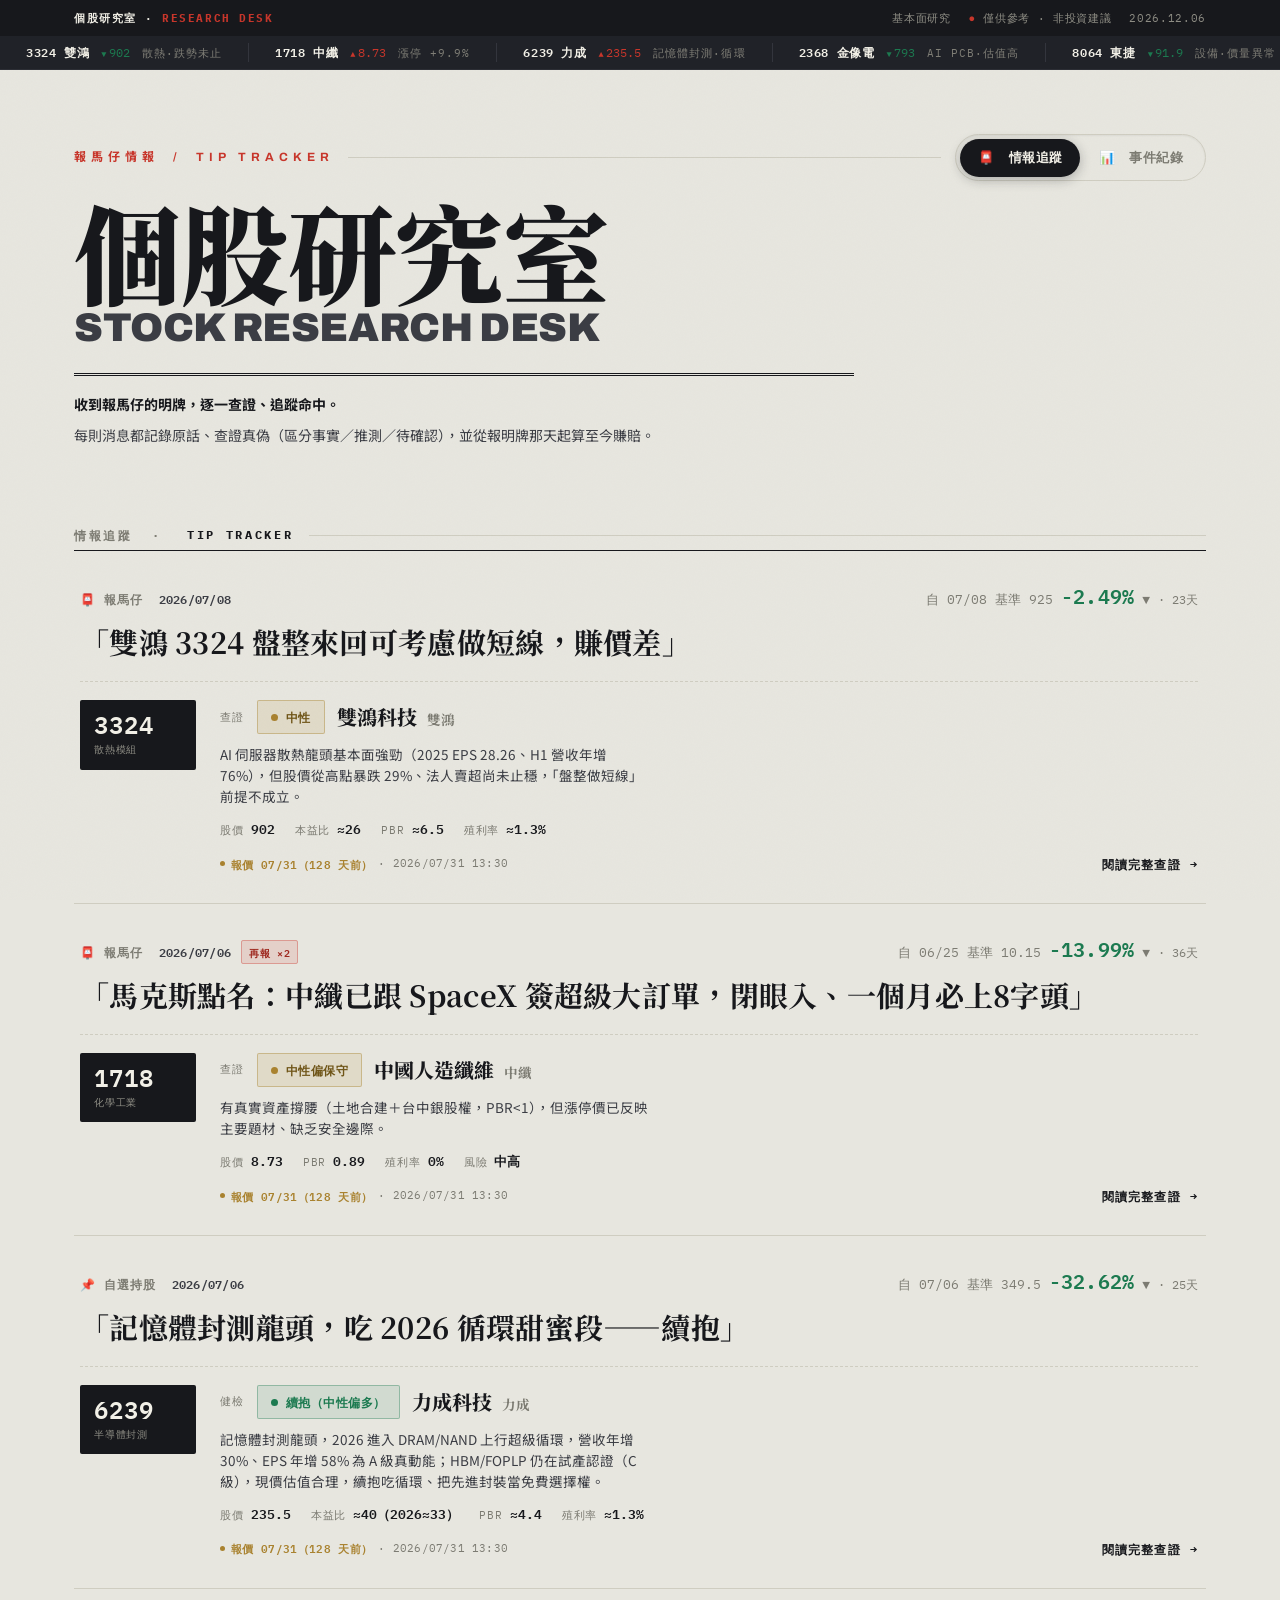
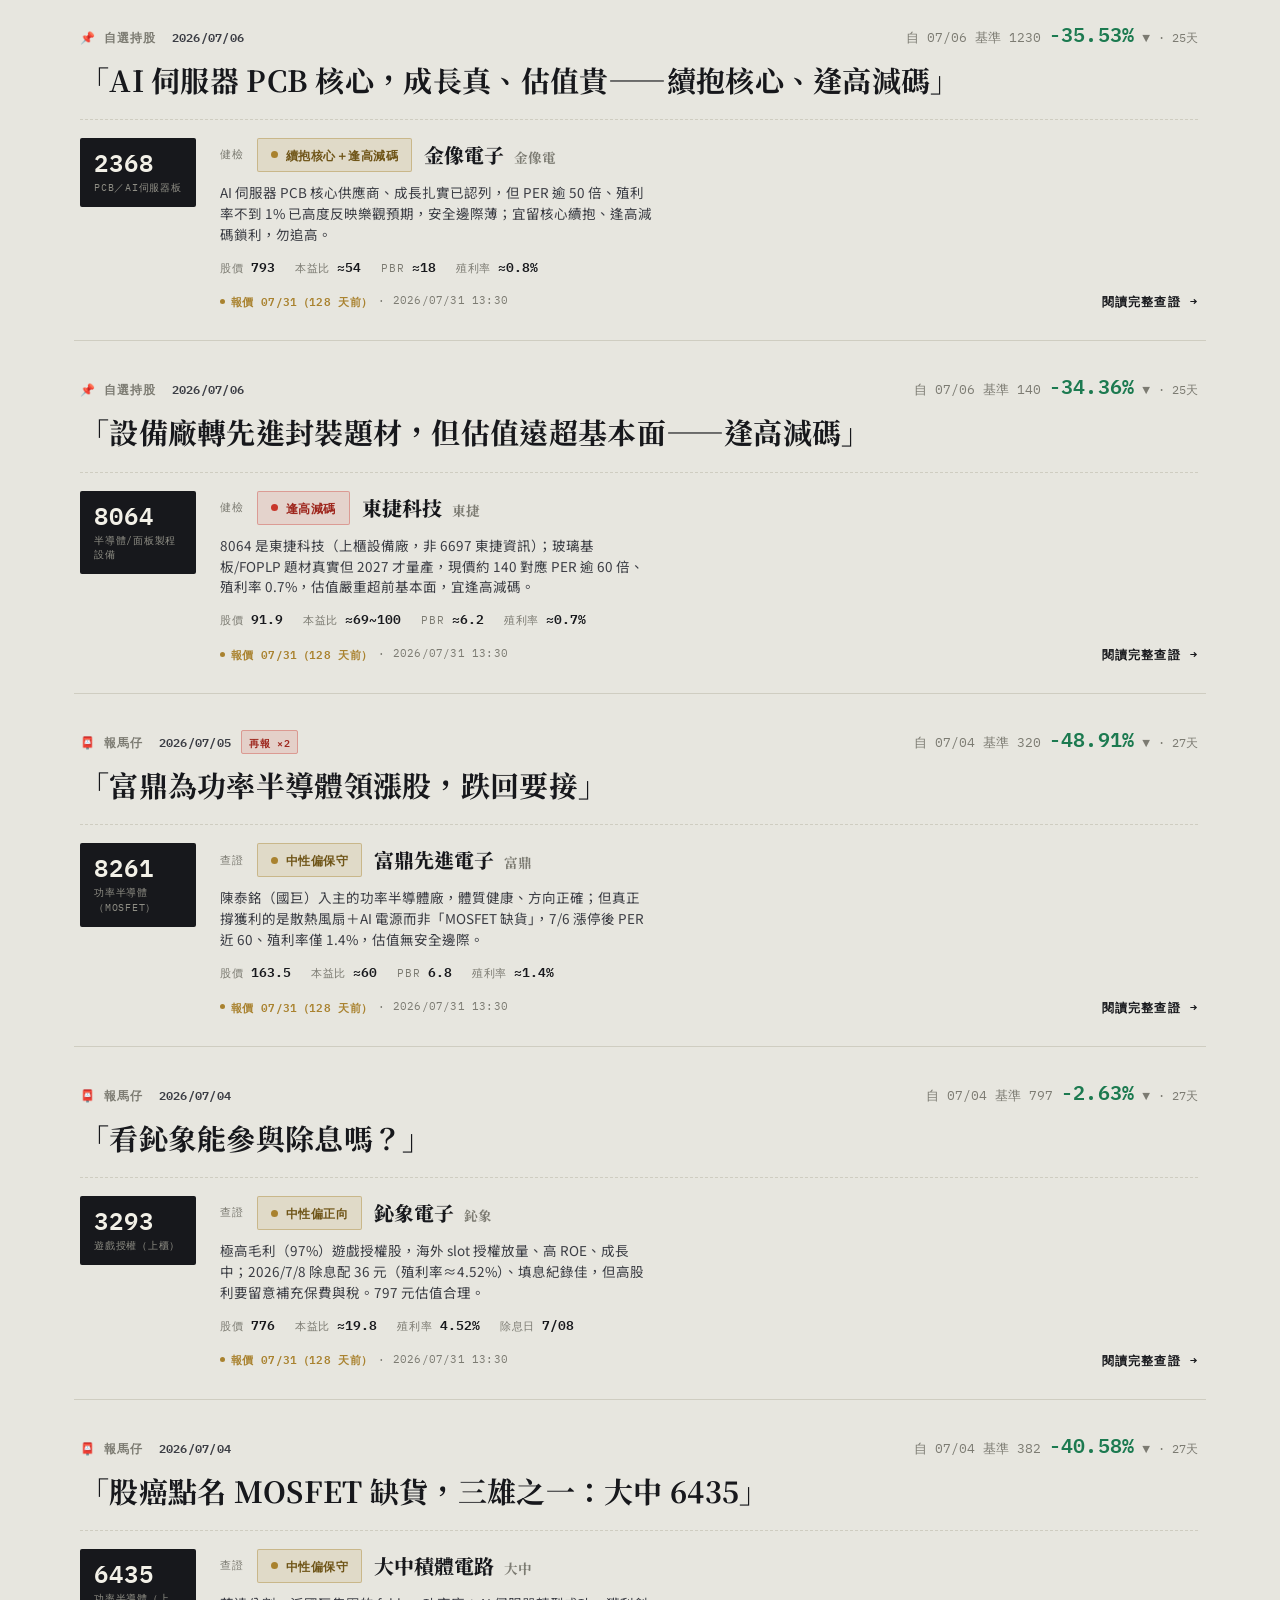
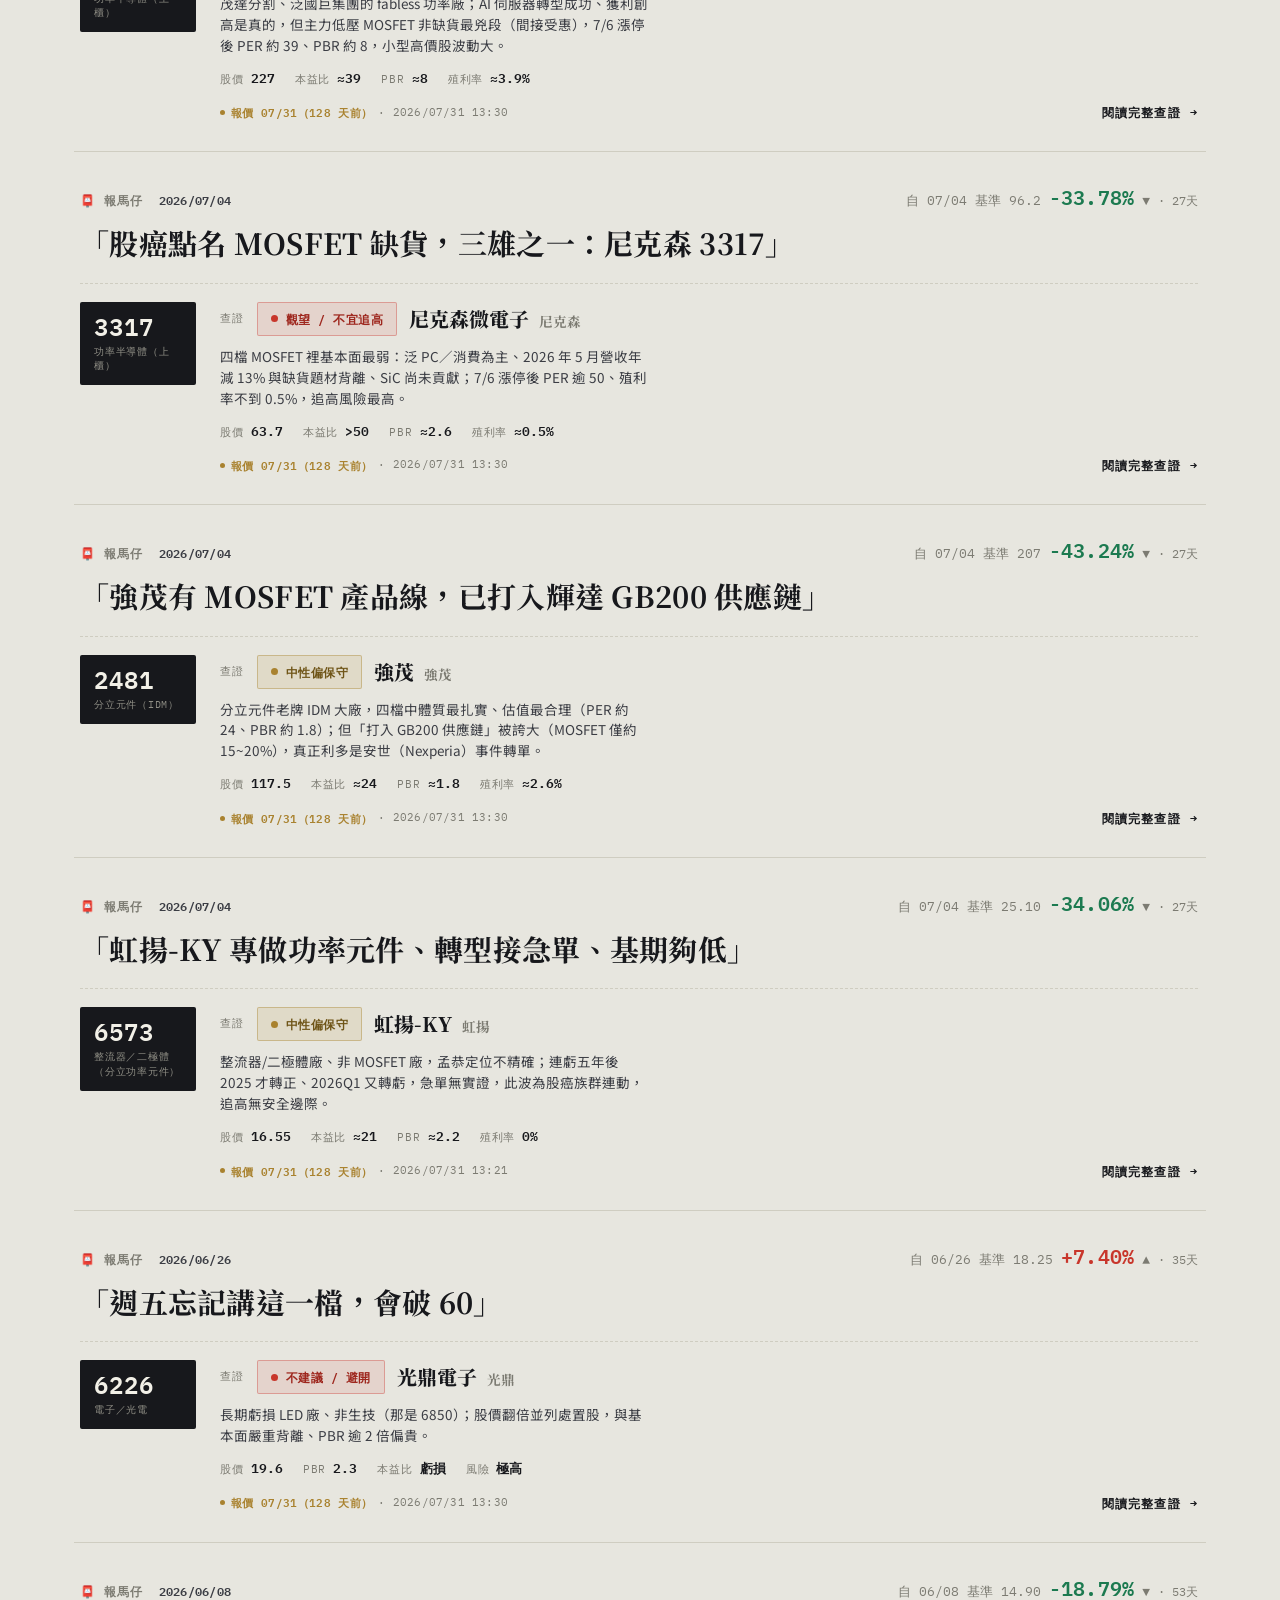
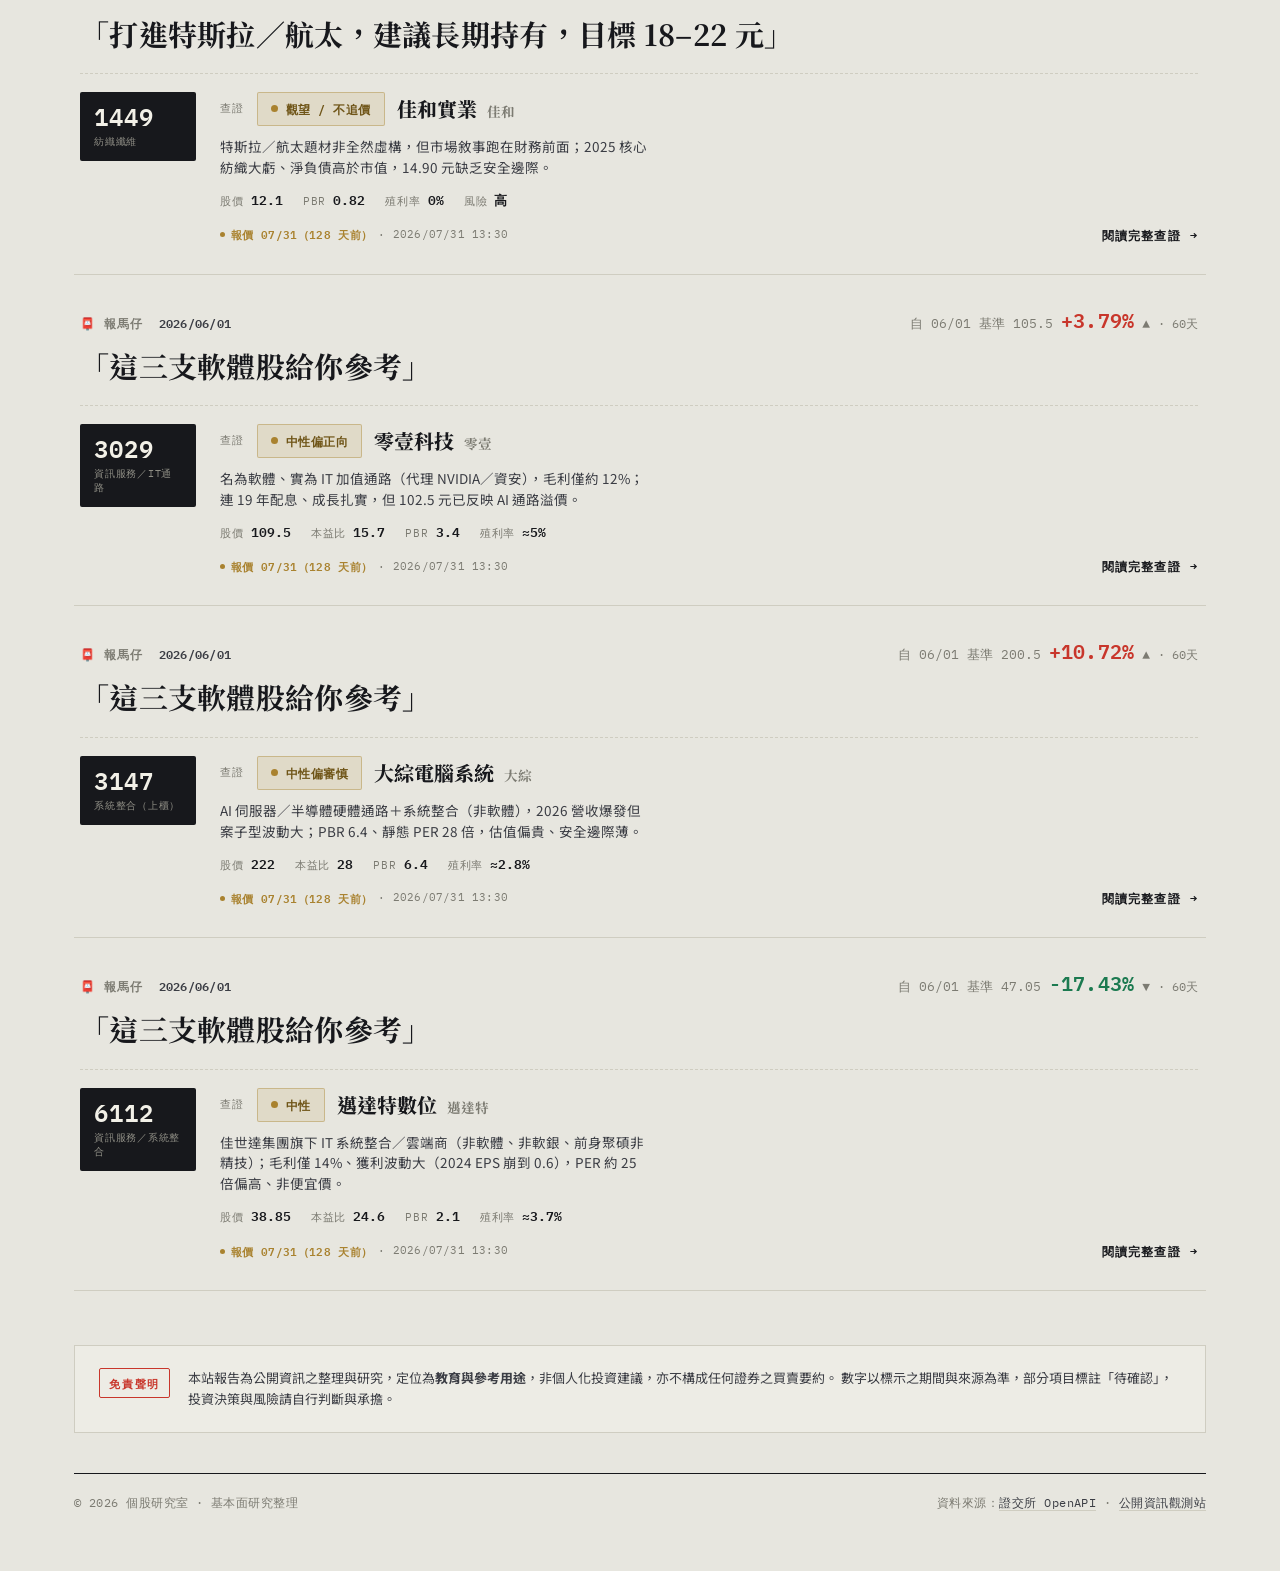
==== docs/index.html @ d79188dd "toggle 重構：內嵌 kick 行尾、自動置中平行；窄螢幕縮成情報/事件 - 改用『toggle 當 kick 行內 flex 子元素』取代絕對定位＋魔術 top，垂直自動與線平行、根除黑橢圓/壓" ====
<!DOCTYPE html>
<html lang="zh-Hant">
<head>
<meta charset="UTF-8">
<meta name="viewport" content="width=device-width, initial-scale=1.0, viewport-fit=cover">
<title>個股研究室 · 台股基本面研究</title>
<meta name="description" content="台股個股基本面研究快報 — 以公開資訊觀測站、證交所資料為主的研究整理。僅供參考，不構成投資建議。">
<link rel="icon" href="favicon.ico" sizes="any">
<link rel="apple-touch-icon" href="apple-touch-icon.png">
<link rel="preconnect" href="https://fonts.googleapis.com">
<link rel="preconnect" href="https://fonts.gstatic.com" crossorigin>
<link rel="stylesheet" href="assets/style.css">
</head>
<body>

  <!-- utility bar -->
  <div class="util">
    <div class="util__row">
      <span class="util__brand">個股研究室 · <b>RESEARCH&nbsp;DESK</b></span>
      <span class="util__meta">
        <span>基本面研究</span>
        <span><span class="dot">●</span> 僅供參考 · 非投資建議</span>
        <span id="today">—</span>
      </span>
    </div>
  </div>

  <!-- ticker tape -->
  <div class="tape">
    <div class="tape__track" id="tape"></div>
  </div>

  <main class="wrap">

    <!-- masthead -->
    <header class="masthead">
      <div class="masthead__kick">報馬仔情報 &nbsp;/&nbsp; Tip Tracker<span class="masthead__rule" aria-hidden="true"></span>
        <nav class="viewtoggle" data-active="0" aria-label="檢視切換">
          <span class="viewtoggle__thumb" aria-hidden="true"></span>
          <a href="index.html" class="viewtoggle__opt is-active">📮&nbsp;<span class="lbl-full">情報追蹤</span><span class="lbl-short">情報</span></a>
          <a href="events.html" class="viewtoggle__opt">📊&nbsp;<span class="lbl-full">事件紀錄</span><span class="lbl-short">事件</span></a>
        </nav>
      </div>
      <h1 class="masthead__title">
        個股研究室
        <span class="en">STOCK RESEARCH DESK</span>
      </h1>
      <div class="masthead__sub">
        <span class="lead">收到報馬仔的明牌，逐一查證、追蹤命中。</span>
        <span>每則消息都記錄原話、查證真偽（區分事實／推測／待確認），並從報明牌那天起算至今賺賠。</span>
      </div>
    </header>

    <!-- research files -->
    <div class="slabel">情報追蹤 &nbsp;·&nbsp; <b>TIP TRACKER</b></div>
    <section class="files" id="files">
      <!-- populated by app.js -->
    </section>

    <!-- disclaimer -->
    <section class="ribbon">
      <span class="ribbon__mark">免責聲明</span>
      <p>
        本站報告為公開資訊之整理與研究，定位為<strong>教育與參考用途</strong>，非個人化投資建議，亦不構成任何證券之買賣要約。
        數字以標示之期間與來源為準，部分項目標註「待確認」，投資決策與風險請自行判斷與承擔。
      </p>
    </section>

    <!-- footer -->
    <footer class="foot">
      <span>© 2026 個股研究室 · 基本面研究整理</span>
      <span>資料來源：<a href="https://openapi.twse.com.tw" target="_blank" rel="noopener">證交所 OpenAPI</a> · <a href="https://mops.twse.com.tw" target="_blank" rel="noopener">公開資訊觀測站</a></span>
    </footer>

  </main>

  <script src="assets/app.js"></script>
</body>
</html>
---- docs/assets/style.css ----
/* ============================================================
   個股情報 · Market Broadsheet
   A precise financial-research broadsheet. Cool paper, near-black
   ink, mono numerics, Taiwan market signals (red up / green down).
   ============================================================ */

@import url('https://fonts.googleapis.com/css2?family=Archivo:wght@500;700;900&family=IBM+Plex+Mono:wght@400;500;600&family=Noto+Sans+TC:wght@400;500;700&family=Noto+Serif+TC:wght@600;700;900&display=swap');

:root {
  --paper:      #E7E6DF;
  --paper-2:    #EDECE5;
  --surface:    #F5F4EE;
  --plate:      #17181C;
  --plate-2:    #202228;
  --ink:        #17181C;
  --ink-soft:   #3B3D44;
  --muted:      #7C7B72;
  --line:       #CFCDC1;
  --line-soft:  #DBD9CE;
  --rise:       #C8362B;   /* 漲 / up */
  --rise-deep:  #9E271E;
  --fall:       #1C7A50;   /* 跌 / down */
  --gold:       #A9822F;

  --serif: "Noto Serif TC", serif;
  --sans:  "Noto Sans TC", system-ui, sans-serif;
  --mono:  "IBM Plex Mono", "IBM Plex Mono", monospace;
  --disp:  "Archivo", "Noto Sans TC", sans-serif;

  --wrap: 1180px;
  --ease: cubic-bezier(.22,.61,.36,1);
}

* { box-sizing: border-box; margin: 0; padding: 0; }

html { scroll-behavior: smooth; }

body {
  font-family: var(--sans);
  color: var(--ink);
  background: var(--paper);
  line-height: 1.5;
  -webkit-font-smoothing: antialiased;
  text-rendering: optimizeLegibility;
  position: relative;
  min-height: 100vh;
}

/* paper grain */
body::before {
  content: "";
  position: fixed; inset: 0;
  pointer-events: none; z-index: 9999;
  opacity: .5; mix-blend-mode: multiply;
  background-image: url("data:image/svg+xml,%3Csvg xmlns='http://www.w3.org/2000/svg' width='140' height='140'%3E%3Cfilter id='n'%3E%3CfeTurbulence type='fractalNoise' baseFrequency='0.8' numOctaves='2' stitchTiles='stitch'/%3E%3C/filter%3E%3Crect width='100%25' height='100%25' filter='url(%23n)' opacity='0.045'/%3E%3C/svg%3E");
}

a { color: inherit; text-decoration: none; }
.mono { font-family: var(--mono); font-feature-settings: "tnum" 1; }

/* ---- signal colours ---- */
.up   { color: var(--rise); }
.down { color: var(--fall); }
.tri-up::before   { content: "▲"; font-size: .72em; margin-right: .28em; }
.tri-down::before { content: "▼"; font-size: .72em; margin-right: .28em; }

/* =========================================================
   UTILITY BAR (dark plate)
   ========================================================= */
.util {
  background: var(--plate);
  color: #D8D6CC;
  font-family: var(--mono);
  font-size: 11px;
  letter-spacing: .06em;
}
.util__row {
  max-width: var(--wrap);
  margin: 0 auto;
  padding: 9px 24px;
  display: flex; align-items: center; justify-content: space-between; gap: 16px;
}
.util__brand { color: #F2F0E7; font-weight: 600; letter-spacing: .14em; text-transform: uppercase; }
.util__brand b { color: var(--rise); }
.util__meta { color: #8E8D84; display: flex; gap: 18px; }
.util__meta .dot { color: var(--rise); }

/* =========================================================
   TICKER TAPE
   ========================================================= */
.tape {
  background: var(--plate-2);
  border-bottom: 1px solid #2c2e35;
  overflow: hidden;
  color: #CFCDC1;
}
.tape__track {
  display: inline-flex; gap: 0; white-space: nowrap;
  padding: 7px 0;
  animation: tape 80s linear infinite;
  font-family: var(--mono); font-size: 12px;
}
.tape:hover .tape__track { animation-play-state: paused; }
.tape__item { padding: 0 26px; border-right: 1px solid #33353d; display: inline-flex; gap: 12px; align-items: baseline; }
.tape__item .sym { color: #F2F0E7; font-weight: 600; letter-spacing: .05em; }
.tape__item .tag { color: #7f7e76; font-size: 10.5px; letter-spacing: .1em; text-transform: uppercase; }
@keyframes tape { from { transform: translateX(0); } to { transform: translateX(-50%); } }

/* =========================================================
   SHELL
   ========================================================= */
.wrap { max-width: var(--wrap); margin: 0 auto; padding: 0 24px; }

/* =========================================================
   MASTHEAD (index)
   ========================================================= */
.masthead { padding: 64px 0 34px; position: relative; }
.masthead__kick {
  font-family: var(--disp);
  font-weight: 700; font-size: 12px; letter-spacing: .42em;
  text-transform: uppercase; color: var(--rise);
  display: flex; align-items: center; flex-wrap: wrap; gap: 10px 14px;
}
.masthead__rule { flex: 1 1 30px; min-width: 24px; height: 1px; background: var(--line); }
.masthead__title {
  font-family: var(--serif); font-weight: 900;
  font-size: clamp(46px, 9vw, 108px);
  line-height: .92; letter-spacing: -.01em;
  margin: 20px 0 0; color: var(--ink);
}
.masthead__title .en {
  display: block;
  font-family: var(--disp); font-weight: 900;
  font-size: clamp(20px, 3.4vw, 40px);
  letter-spacing: -.01em; color: var(--ink-soft);
  margin-top: 10px;
}
.masthead__sub {
  margin-top: 26px; padding-top: 18px;
  border-top: 3px double var(--ink);
  display: flex; flex-wrap: wrap; gap: 10px 30px; align-items: baseline;
  font-size: 14px; color: var(--ink-soft); max-width: 780px;
}
.masthead__sub .lead { font-weight: 700; color: var(--ink); }

/* section label */
.slabel {
  display: flex; align-items: center; gap: 16px;
  font-family: var(--mono); font-size: 12px; font-weight: 600;
  letter-spacing: .22em; text-transform: uppercase; color: var(--muted);
  margin: 46px 0 6px;
}
.slabel::after { content: ""; height: 1px; flex: 1; background: var(--line); }
.slabel b { color: var(--ink); }

/* =========================================================
   RESEARCH FILE ROWS (index)
   ========================================================= */
.files { border-top: 1px solid var(--ink); }

.file {
  display: block; position: relative;
  padding: 30px 8px 30px 6px;
  border-bottom: 1px solid var(--line);
  transition: background .35s var(--ease), padding-left .35s var(--ease);
  opacity: 0; transform: translateY(14px);
}
.file.in { opacity: 1; transform: none; transition: opacity .7s var(--ease), transform .7s var(--ease), background .35s var(--ease), padding-left .35s var(--ease); }
.file::before {
  content: ""; position: absolute; left: -6px; top: 0; bottom: -1px; width: 3px;
  background: var(--rise); transform: scaleY(0); transform-origin: top;
  transition: transform .4s var(--ease);
}
.file:hover { background: var(--surface); padding-left: 18px; }
.file:hover::before { transform: scaleY(1); }

/* --- TIP block: the message is the hero --- */
.file__tipbar {
  display: flex; align-items: baseline; justify-content: space-between;
  gap: 10px 20px; flex-wrap: wrap;
}
.tip-src { font-family: var(--mono); font-size: 12px; font-weight: 600; letter-spacing: .08em; color: var(--muted); }
.tip-src .tip-date { color: var(--ink-soft); margin-left: 8px; letter-spacing: .02em; }
.tip-perf { font-family: var(--mono); font-size: 13px; color: var(--muted); white-space: nowrap; }
.tip-perf b { font-size: 20px; font-weight: 600; letter-spacing: .01em; }
.tip-perf.perf--up b   { color: var(--rise); }
.tip-perf.perf--down b { color: var(--fall); }
.tip-perf .tip-days { color: var(--muted); font-size: 11.5px; }
.tip-perf .tip-base { color: var(--muted); font-weight: 400; }
.file__quote {
  font-family: var(--serif); font-weight: 700;
  font-size: clamp(21px, 2.6vw, 29px); line-height: 1.32;
  color: var(--ink); margin-top: 12px; letter-spacing: .01em;
}

/* --- VERIFY block: the research, secondary --- */
.file__verify {
  display: grid; grid-template-columns: 116px 1fr; gap: 24px; align-items: start;
  margin-top: 20px; padding-top: 18px; border-top: 1px dashed var(--line);
}
.file__plate {
  background: var(--plate); color: #F2F0E7;
  padding: 12px 14px; border-radius: 2px; font-family: var(--mono); align-self: start;
}
.file__ticker { font-size: 24px; font-weight: 600; letter-spacing: .04em; line-height: 1; }
.file__sector { font-size: 9.5px; color: #8f8e85; letter-spacing: .08em; margin-top: 7px; text-transform: uppercase; }

.file__body { min-width: 0; }
.file__vline { display: flex; align-items: center; flex-wrap: wrap; gap: 10px 12px; }
.file__vlabel { font-size: 10.5px; letter-spacing: .14em; text-transform: uppercase; color: var(--muted); }
.file__name { font-family: var(--serif); font-weight: 800; font-size: 20px; line-height: 1.1; color: var(--ink); }
.file__name .short { color: var(--muted); font-weight: 700; font-size: .68em; margin-left: .35em; }
.file__tag { margin-top: 10px; font-size: 13.5px; color: var(--ink-soft); line-height: 1.55; max-width: 54ch; }
.file__stats { margin-top: 13px; display: flex; flex-wrap: wrap; gap: 9px 20px; font-family: var(--mono); font-size: 12.5px; }
.file__stat { display: inline-flex; align-items: baseline; gap: 7px; }
.file__stat .k { color: var(--muted); font-size: 10.5px; letter-spacing: .08em; text-transform: uppercase; }
.file__stat .v { color: var(--ink); font-weight: 600; }

.verdict {
  display: inline-flex; align-items: center; gap: 8px;
  font-family: var(--mono); font-size: 12px; font-weight: 600; letter-spacing: .04em;
  padding: 7px 13px; border-radius: 2px; border: 1px solid transparent;
  white-space: nowrap;
}
.verdict::before { content: ""; width: 7px; height: 7px; border-radius: 50%; }
.verdict--neg  { background: rgba(200,54,43,.10);  color: var(--rise-deep); border-color: rgba(200,54,43,.35); }
.verdict--neg::before  { background: var(--rise); }
.verdict--neu  { background: rgba(169,130,47,.12); color: #6f5518; border-color: rgba(169,130,47,.4); }
.verdict--neu::before  { background: var(--gold); }
.verdict--pos  { background: rgba(28,122,80,.10);  color: var(--fall); border-color: rgba(28,122,80,.35); }
.verdict--pos::before  { background: var(--fall); }

.file__go {
  font-family: var(--mono); font-size: 12px; font-weight: 600;
  letter-spacing: .1em; text-transform: uppercase; color: var(--ink);
  display: inline-flex; align-items: center; gap: 9px; margin-top: 18px;
}
.file__go .arrow { transition: transform .3s var(--ease); }
.file:hover .file__go { color: var(--rise); }
.file:hover .file__go .arrow { transform: translateX(6px); }

/* =========================================================
   DISCLAIMER RIBBON / FOOTER
   ========================================================= */
.ribbon {
  margin-top: 54px; padding: 22px 24px;
  border: 1px solid var(--line); background: var(--paper-2);
  display: grid; grid-template-columns: auto 1fr; gap: 18px; align-items: start;
  font-size: 13px; color: var(--ink-soft); line-height: 1.6;
}
.ribbon__mark {
  font-family: var(--mono); font-weight: 600; font-size: 11px; letter-spacing: .16em;
  color: var(--rise); border: 1px solid var(--rise); padding: 5px 9px; border-radius: 2px;
  white-space: nowrap; align-self: start;
}
.foot {
  margin: 40px 0 60px; padding-top: 20px; border-top: 1px solid var(--ink);
  display: flex; flex-wrap: wrap; justify-content: space-between; gap: 12px;
  font-family: var(--mono); font-size: 11.5px; letter-spacing: .04em; color: var(--muted);
}
.foot a { color: var(--ink-soft); border-bottom: 1px solid var(--line); }
.foot a:hover { color: var(--rise); border-color: var(--rise); }

/* =========================================================
   REPORT PAGE
   ========================================================= */
.rhead {
  position: sticky; top: 0; z-index: 50;
  background: var(--plate); color: #E9E7DD;
  border-bottom: 1px solid #2c2e35;
}
.rhead__row {
  max-width: var(--wrap); margin: 0 auto; padding: 12px 24px;
  display: flex; align-items: center; gap: 18px;
}
.rhead__back {
  font-family: var(--mono); font-size: 12px; letter-spacing: .06em; color: #b6b4ab;
  display: inline-flex; align-items: center; gap: 8px; white-space: nowrap;
}
.rhead__back:hover { color: #fff; }
.rhead__back .arrow { transition: transform .3s var(--ease); }
.rhead__back:hover .arrow { transform: translateX(-4px); }
.rhead__id { font-family: var(--mono); font-weight: 600; font-size: 15px; color: #F2F0E7; letter-spacing: .04em; }
.rhead__name { font-family: var(--serif); font-weight: 700; font-size: 15px; color: #D8D6CC; }
.rhead__sep { width: 1px; height: 20px; background: #3a3c44; }
.rhead__verdict { margin-left: auto; }
.rhead .verdict { background: transparent; }
.rhead .verdict--neg { color: #f0a49b; border-color: rgba(240,120,105,.4); }
.rhead .verdict--neu { color: #e0be74; border-color: rgba(224,180,90,.4); }
.rhead .verdict--pos { color: #7fd0a8; border-color: rgba(90,200,150,.4); }
.rhead__prog { height: 2px; background: var(--rise); width: 0%; transition: width .1s linear; }

.rlayout {
  max-width: var(--wrap); margin: 0 auto; padding: 0 24px;
  display: grid; grid-template-columns: 1fr 238px; gap: 60px;
  align-items: start;
}

/* article */
.article { padding: 52px 0 90px; min-width: 0; max-width: 760px; }
.article__loading { font-family: var(--mono); color: var(--muted); padding: 60px 0; font-size: 14px; }

.report-body { font-size: 16.5px; color: var(--ink-soft); }
.report-body > *:first-child { margin-top: 0; }

.report-body h1 {
  font-family: var(--serif); font-weight: 900; color: var(--ink);
  font-size: clamp(32px, 5vw, 50px); line-height: 1.08; letter-spacing: -.005em;
  margin: 6px 0 8px; padding-bottom: 20px; border-bottom: 3px double var(--ink);
}
.report-body h2 {
  font-family: var(--serif); font-weight: 800; color: var(--ink);
  font-size: 25px; line-height: 1.2;
  margin: 52px 0 16px; padding-top: 20px; border-top: 1px solid var(--line);
  scroll-margin-top: 78px;
  display: flex; align-items: baseline; gap: 12px;
}
.report-body h2::before {
  content: ""; width: 10px; height: 10px; background: var(--rise);
  flex: 0 0 auto; transform: translateY(-2px);
}
.report-body h3 {
  font-family: var(--sans); font-weight: 700; color: var(--ink);
  font-size: 17.5px; margin: 30px 0 10px; letter-spacing: .01em;
  scroll-margin-top: 78px;
}
.report-body p { margin: 14px 0; line-height: 1.78; }
.report-body strong { color: var(--ink); font-weight: 700; }
.report-body em { font-style: normal; background: linear-gradient(transparent 62%, rgba(200,54,43,.16) 0); padding: 0 1px; }

.report-body a { color: var(--rise-deep); border-bottom: 1px solid rgba(200,54,43,.35); transition: border-color .2s; }
.report-body a:hover { border-color: var(--rise); }

.report-body ul, .report-body ol { margin: 14px 0; padding-left: 24px; }
.report-body li { margin: 7px 0; line-height: 1.7; }
.report-body li::marker { color: var(--rise); }

.report-body blockquote {
  margin: 22px 0; padding: 16px 22px;
  background: var(--surface); border-left: 3px solid var(--rise);
  font-size: 14.5px; color: var(--ink-soft);
}
.report-body blockquote p { margin: 4px 0; line-height: 1.65; }

.report-body code {
  font-family: var(--mono); font-size: .86em;
  background: rgba(23,24,28,.06); padding: 1px 6px; border-radius: 3px; color: var(--ink);
}
.report-body hr { border: none; border-top: 1px solid var(--line); margin: 40px 0; }

/* tables */
.table-wrap { overflow-x: auto; margin: 22px 0; border: 1px solid var(--line); background: var(--surface); }
.report-body table { border-collapse: collapse; width: 100%; font-size: 14px; min-width: 460px; }
.report-body thead th {
  background: var(--plate); color: #F2F0E7;
  font-family: var(--mono); font-weight: 600; font-size: 12px; letter-spacing: .04em;
  text-align: left; padding: 11px 14px; white-space: nowrap;
}
.report-body tbody td {
  padding: 10px 14px; border-top: 1px solid var(--line-soft);
  font-variant-numeric: tabular-nums;
}
.report-body tbody tr:nth-child(even) { background: rgba(23,24,28,.025); }
.report-body td:first-child { font-weight: 500; color: var(--ink); }

/* performance scorecard (report page) */
.scorecard { border: 1px solid var(--ink); background: var(--surface); margin: 0 0 36px; }
.scorecard__head {
  display: flex; align-items: center; justify-content: space-between; gap: 12px;
  padding: 10px 16px; background: var(--plate); color: #E9E7DD;
  font-family: var(--mono); font-size: 11px; letter-spacing: .14em; text-transform: uppercase;
}
.scorecard__asof { color: #8f8e85; letter-spacing: .04em; text-transform: none; }
.scorecard__grid {
  display: grid; grid-template-columns: 1fr auto 1fr 1.25fr;
  align-items: center; gap: 8px 22px; padding: 22px 18px;
}
.sc-arrow { font-family: var(--mono); font-size: 22px; color: var(--muted); text-align: center; }
.sc-cell { display: flex; flex-direction: column; gap: 6px; min-width: 0; }
.sc-cell--ret { padding-left: 22px; border-left: 1px solid var(--line); }
.sc-k { font-family: var(--mono); font-size: 10.5px; letter-spacing: .08em; text-transform: uppercase; color: var(--muted); }
.sc-v { font-size: 30px; font-weight: 600; line-height: 1; color: var(--ink); }
.sc-cell--ret .sc-v { font-size: 36px; }
.sc-sub { font-family: var(--mono); font-size: 11px; color: var(--muted); }
.scorecard__note {
  margin: 0; padding: 13px 18px; border-top: 1px solid var(--line);
  font-size: 12.5px; color: var(--muted); line-height: 1.65;
}
.scorecard__note b { color: var(--ink-soft); font-weight: 700; }
@media (max-width: 620px) {
  .scorecard__grid { grid-template-columns: 1fr 1fr; }
  .sc-arrow { display: none; }
  .sc-cell--ret { grid-column: 1 / -1; padding-left: 0; border-left: none; border-top: 1px solid var(--line); padding-top: 14px; margin-top: 6px; }
}

/* quote freshness — labels which day a price snapshot is from */
.scorecard__asof { display: inline-flex; align-items: center; gap: 6px; }
.asof-dot { width: 6px; height: 6px; border-radius: 50%; background: currentColor; flex: none; }
.scorecard__asof--today  { color: #7fb79a; }
.scorecard__asof--recent { color: #8f8e85; }
.scorecard__asof--stale  { color: #E0A43B; }
.sc-sub--today  { color: var(--fall); }
.sc-sub--stale  { color: var(--gold); }
.file__foot {
  margin-top: 16px; display: flex; align-items: center;
  justify-content: space-between; gap: 8px 18px; flex-wrap: wrap;
}
.file__foot .file__go { margin-top: 0; }
.file__asof {
  display: inline-flex; align-items: center; gap: 6px;
  font-family: var(--mono); font-size: 11px; letter-spacing: .03em; color: var(--muted);
}
.file__asof .asof-dot { width: 5px; height: 5px; }
.file__asof--today  { color: var(--fall); }
.file__asof--recent { color: var(--muted); }
.file__asof--stale  { color: var(--gold); font-weight: 600; }
.asof-time { color: var(--muted); font-weight: 400; font-size: 10.5px; letter-spacing: .02em; }

/* intel — original tip / rumour */
.intel { border: 1px solid var(--line); background: var(--paper-2); margin: 0 0 12px; }
.intel__bar {
  display: flex; align-items: center; flex-wrap: wrap; gap: 8px 14px;
  padding: 12px 16px; border-bottom: 1px solid var(--line);
}
.intel__tag {
  font-family: var(--mono); font-size: 10.5px; font-weight: 600; letter-spacing: .14em;
  text-transform: uppercase; color: #fff; background: var(--gold);
  padding: 4px 9px; border-radius: 2px;
}
.intel__src { font-weight: 700; color: var(--ink); font-size: 14px; }
.intel__date { margin-left: auto; font-size: 11.5px; color: var(--muted); }
.intel__summary { margin: 0; padding: 16px; font-size: 14.5px; line-height: 1.7; color: var(--ink-soft); }
.intel__shots {
  display: grid; grid-template-columns: repeat(auto-fill, minmax(200px, 1fr));
  gap: 14px; padding: 0 16px 4px;
}
.intel-shot { margin: 0; border: 1px solid var(--line); background: var(--surface); }
.intel-shot a { display: block; position: relative; border: none; }
.intel-shot img {
  display: block; width: 100%; height: auto; max-height: 340px; object-fit: cover; object-position: top;
  transition: opacity .2s;
}
.intel-shot a:hover img { opacity: .88; }
.intel-shot__missing { display: none; }
.intel-shot.is-missing img { display: none; }
.intel-shot.is-missing .intel-shot__missing {
  display: flex; flex-direction: column; align-items: center; justify-content: center; text-align: center;
  min-height: 120px; padding: 20px; font-size: 11px; color: var(--muted); line-height: 1.5;
}
.intel-shot figcaption {
  padding: 9px 12px; font-size: 11.5px; line-height: 1.5; color: var(--muted);
  border-top: 1px solid var(--line-soft);
}
.intel__foot {
  margin: 0; padding: 12px 16px; border-top: 1px solid var(--line);
  font-size: 12px; color: var(--muted);
}
.intel__foot a { color: var(--gold); border-bottom: 1px solid rgba(169,130,47,.4); }
.intel__foot a:hover { border-color: var(--gold); }

/* intel timeline — one stock can be tipped multiple times */
.tip-entry { padding: 16px; border-bottom: 1px solid var(--line); }
.tip-entry:last-child { border-bottom: none; }
.tip-entry__bar { display: flex; align-items: center; flex-wrap: wrap; gap: 8px 12px; margin-bottom: 10px; }
.tip-entry__quote { font-family: var(--serif); font-weight: 700; font-size: 18px; line-height: 1.4; color: var(--ink); margin: 0 0 8px; }
.tip-entry__summary { margin: 0 0 8px; font-size: 13.5px; line-height: 1.6; color: var(--ink-soft); }
.tip-entry .intel__shots { padding: 0; margin: 4px 0 0; }
.tip-entry__verify {
  margin: 12px 0 0; padding: 10px 13px; background: var(--surface);
  border-left: 3px solid var(--rise); font-size: 12.5px; line-height: 1.6; color: var(--ink-soft);
}
.tip-entry__vk {
  display: inline-block; font-size: 10px; font-weight: 600; letter-spacing: .1em;
  color: #fff; background: var(--rise); padding: 2px 7px; border-radius: 2px;
  margin-right: 8px; vertical-align: 1px;
}
/* card: repeat-tip badge */
.tip-again {
  font-family: var(--mono); font-size: 10px; font-weight: 600; letter-spacing: .06em;
  color: var(--rise-deep); background: rgba(200,54,43,.12); border: 1px solid rgba(200,54,43,.35);
  padding: 2px 7px; border-radius: 2px; margin-left: 10px;
}

/* sources appendix */
.report-body .src-list { list-style: none; padding-left: 0; margin: 18px 0; border-top: 1px solid var(--line); }
.report-body .src-list li { margin: 0; }
.report-body .src-list a {
  display: flex; align-items: center; justify-content: space-between; gap: 14px;
  padding: 13px 4px; border: none; border-bottom: 1px solid var(--line-soft);
  color: var(--ink); font-weight: 500;
}
.report-body .src-list a:hover { color: var(--rise-deep); padding-left: 10px; transition: padding .25s var(--ease), color .2s; }
.src-ext {
  font-family: var(--mono); font-size: 11px; letter-spacing: .06em; color: var(--muted);
  border: 1px solid var(--line); padding: 3px 9px; border-radius: 2px; white-space: nowrap;
}
.report-body .src-list a:hover .src-ext { border-color: var(--rise); color: var(--rise); }
.src-dl { margin-left: 3px; }

/* TOC */
.toc { position: sticky; top: 78px; padding: 52px 0 40px; align-self: start; }
.toc__label {
  font-family: var(--mono); font-size: 11px; font-weight: 600; letter-spacing: .2em;
  text-transform: uppercase; color: var(--muted);
  padding-bottom: 12px; border-bottom: 1px solid var(--line); margin-bottom: 12px;
}
.toc__list { list-style: none; display: flex; flex-direction: column; gap: 1px; }
.toc__link {
  display: block; font-size: 13px; color: var(--muted);
  padding: 6px 0 6px 14px; border-left: 2px solid var(--line-soft);
  line-height: 1.4; transition: color .2s, border-color .2s;
}
.toc__link:hover { color: var(--ink); }
.toc__link.active { color: var(--rise-deep); border-color: var(--rise); font-weight: 500; }

.rfoot {
  border-top: 1px solid var(--ink); margin-top: 40px; padding: 22px 0 60px;
  font-family: var(--mono); font-size: 11.5px; color: var(--muted); letter-spacing: .04em;
}

/* =========================================================
   RESPONSIVE
   ========================================================= */
@media (max-width: 940px) {
  .rlayout { grid-template-columns: 1fr; gap: 0; }
  .toc { display: none; }
}
@media (max-width: 620px) {
  /* gutters honour the notch (landscape safe area) */
  .wrap, .util__row, .rhead__row, .rlayout {
    padding-left: max(18px, env(safe-area-inset-left));
    padding-right: max(18px, env(safe-area-inset-right));
  }
  .util__meta { display: none; }
  .masthead { padding: 40px 0 24px; }
  .rhead__name { display: none; }
  .ribbon { grid-template-columns: 1fr; }

  /* card: message-first; verify block stacks (plate on top) */
  .file { padding: 24px 2px; }
  .file:hover { padding-left: 2px; background: transparent; }
  .file__tipbar { gap: 6px 14px; }
  .file__quote { font-size: 21px; }
  .file__verify { grid-template-columns: 1fr; gap: 14px; }
  .file__plate { align-self: flex-start; }
  .file__stats { gap: 8px 18px; }
}

@media (max-width: 380px) {
  .file__quote { font-size: 20px; }
  .masthead__kick { letter-spacing: .24em; }
}

/* ============================================================
   SUB-NAV + HEDGE WATCH（避險觀察站）
   ============================================================ */
/* view toggle — segmented switch, sits inline at the right end of the kick line */
.viewtoggle {
  position: relative; flex: none; z-index: 3;
  display: inline-flex; padding: 4px;
  background: var(--paper); border: 1px solid var(--line); border-radius: 999px;
  box-shadow: inset 0 1px 2px rgba(0,0,0,.05);
  letter-spacing: normal; text-transform: none;
}
.viewtoggle__opt {
  position: relative; z-index: 1; min-width: 112px; justify-content: center;
  display: inline-flex; align-items: center; gap: 6px;
  font-family: var(--mono); font-size: 13px; font-weight: 600; letter-spacing: .03em;
  color: var(--muted); text-decoration: none; padding: 9px 18px; border-radius: 999px;
  transition: color .25s, transform .12s;
}
.viewtoggle__opt:hover { color: var(--ink-soft); }
.viewtoggle__opt:active { transform: scale(.95); }
.viewtoggle__opt.is-active { color: #F2F0E7; }
.viewtoggle__thumb {
  position: absolute; top: 4px; bottom: 4px; left: 4px; width: calc(50% - 4px);
  --x: 0; background: var(--plate); border-radius: 999px;
  box-shadow: 0 3px 12px rgba(23,24,28,.28);
  transform: translateX(var(--x));
  animation: toggleIn .5s cubic-bezier(.34,1.56,.64,1) both;
}
.viewtoggle[data-active="1"] .viewtoggle__thumb { --x: 100%; }
@keyframes toggleIn {
  0%   { transform: translateX(var(--x)) scale(.72); opacity: 0; }
  60%  { transform: translateX(var(--x)) scale(1.06); opacity: 1; }
  100% { transform: translateX(var(--x)) scale(1); opacity: 1; }
}
.viewtoggle .lbl-short { display: none; }

/* narrow: shorten labels to 情報／事件 so the toggle stays inline on the kick line;
   if it still doesn't fit, .masthead__kick { flex-wrap } lets it drop to its own line */
@media (max-width: 600px) {
  .viewtoggle__opt { min-width: 72px; padding: 8px 13px; font-size: 12.5px; }
  .viewtoggle .lbl-full { display: none; }
  .viewtoggle .lbl-short { display: inline; }
}

.hedge-list { display: flex; flex-direction: column; gap: 30px; margin-top: 8px; }
.hedge-ev { border: 1px solid var(--line); background: var(--surface); padding: 24px 22px 20px; }
.hedge-ev__bar { display: flex; align-items: center; gap: 12px; flex-wrap: wrap; }
.hedge-ev__grade {
  font-family: var(--mono); font-size: 11px; font-weight: 700; letter-spacing: .06em;
  padding: 5px 11px; border-radius: 2px; border: 1px solid transparent;
}
.grade--pos { background: rgba(28,122,80,.10); color: var(--fall); border-color: rgba(28,122,80,.35); }
.grade--neu { background: rgba(169,130,47,.12); color: #6f5518; border-color: rgba(169,130,47,.4); }
.grade--neg { background: rgba(200,54,43,.10); color: var(--rise-deep); border-color: rgba(200,54,43,.35); }
.hedge-ev__type { font-family: var(--mono); font-size: 11.5px; color: var(--muted); letter-spacing: .06em; }
.hedge-ev__period { margin-left: auto; font-size: 12px; color: var(--muted); }
.hedge-ev__title { font-family: var(--serif); font-size: 24px; line-height: 1.3; margin: 14px 0 6px; color: var(--ink); }
.hedge-ev__lead { font-size: 15px; color: var(--ink-soft); margin: 0 0 18px; font-weight: 600; }

.hedge-cards { display: grid; grid-template-columns: repeat(auto-fit, minmax(180px, 1fr)); gap: 12px; margin-bottom: 20px; }
.hedge-card { border: 1px solid var(--line); border-radius: 3px; padding: 14px 15px; background: var(--paper); }
.hedge-card--mkt { border-color: rgba(200,54,43,.3); }
.hedge-card__k { font-family: var(--mono); font-size: 11.5px; color: var(--muted); letter-spacing: .02em; margin-bottom: 8px; }
.hedge-card__big { font-size: 27px; font-weight: 600; line-height: 1; margin-bottom: 8px; }
.hedge-card__big.flat { color: var(--ink-soft); }
.hedge-card__sub { font-size: 11.5px; color: var(--muted); line-height: 1.5; }
.hedge-tk { color: var(--ink-soft); font-weight: 600; }

.hedge-tbl { margin: 16px 0; }
.hedge-tbl__cap { font-family: var(--mono); font-size: 11.5px; color: var(--muted); letter-spacing: .04em; margin-bottom: 8px; }
.hedge-tbl table { width: 100%; border-collapse: collapse; font-size: 13px; }
.hedge-tbl th { text-align: left; font-family: var(--mono); font-size: 10.5px; letter-spacing: .06em; text-transform: uppercase; color: var(--muted); padding: 7px 10px; border-bottom: 1px solid var(--ink-soft); }
.hedge-tbl td { padding: 9px 10px; border-bottom: 1px solid var(--line); vertical-align: top; }
.hedge-tbl tr.is-hi td { background: rgba(169,130,47,.10); font-weight: 600; }
.hedge-tbl .hedge-note { color: var(--muted); font-size: 12px; }

.hedge-verdict {
  margin: 20px 0 4px; padding: 14px 16px; background: var(--paper);
  border-left: 3px solid var(--gold); font-size: 13.5px; line-height: 1.7; color: var(--ink-soft);
}
.hedge-verdict__k {
  display: inline-block; font-size: 10px; letter-spacing: .1em; text-transform: uppercase;
  color: var(--gold); margin-right: 8px; font-weight: 700;
}
.hedge-notes { margin: 14px 0 0; padding-left: 18px; }
.hedge-notes li { font-size: 12.5px; color: var(--muted); line-height: 1.65; margin-bottom: 7px; }
.hedge-notes li::marker { color: var(--gold); }
.hedge-src { margin: 14px 0 0; font-family: var(--mono); font-size: 11px; color: var(--muted); letter-spacing: .02em; }

/* timing dimension（擇時代價） */
.tim { margin-top: 22px; padding-top: 20px; border-top: 2px solid var(--ink-soft); }
.tim__head { font-family: var(--mono); font-size: 13px; font-weight: 700; letter-spacing: .04em; color: var(--ink); margin-bottom: 10px; }
.tim__inst { font-size: 12.5px; color: var(--ink-soft); line-height: 1.6; margin-bottom: 16px; }
.tim-cards { display: grid; grid-template-columns: repeat(auto-fit, minmax(240px, 1fr)); gap: 12px; margin-bottom: 18px; }
.tim-card { border: 1px solid var(--line); border-radius: 3px; padding: 14px 15px; background: var(--paper); border-left-width: 3px; }
.tim-card--pos { border-left-color: var(--fall); }
.tim-card--neg { border-left-color: var(--rise); }
.tim-card__name { font-weight: 700; font-size: 14px; color: var(--ink); margin-bottom: 7px; }
.tim-card__path { font-size: 12.5px; color: var(--muted); line-height: 1.6; margin-bottom: 10px; }
.tim-card__res { font-size: 13px; color: var(--ink-soft); }
.tim-card__res b { color: var(--ink); }

.tim-sent { margin: 4px 0 6px; padding: 15px 16px; background: var(--plate); border-radius: 3px; }
.tim-sent__k { font-family: var(--mono); font-size: 10.5px; letter-spacing: .12em; text-transform: uppercase; color: #A9822F; margin-bottom: 10px; }
.tim-sent__quotes { display: flex; flex-direction: column; gap: 6px; margin-bottom: 12px; }
.tim-quote { font-family: var(--serif); font-size: 17px; color: #F2F0E7; line-height: 1.4; }
.tim-sent .intel__shots { margin: 12px 0; }
.tim-sent__ctx { font-size: 12px; color: #9b9a90; line-height: 1.6; margin-top: 10px; }
.tim-sent__out { font-size: 13px; color: #E9E7DD; line-height: 1.7; margin-top: 10px; padding-top: 10px; border-top: 1px solid #33353d; }
.tim-sent__out b { color: #E0A43B; }
.tim-lesson { margin: 14px 0 0; font-size: 13px; color: var(--ink-soft); line-height: 1.75; padding: 12px 14px; background: var(--paper); border-left: 3px solid var(--gold); }

/* insight / myth-buster cards */
.insight-list { display: flex; flex-direction: column; gap: 24px; margin-top: 8px; }
.ins { border: 1px solid var(--line); background: var(--surface); padding: 22px 20px 18px; border-top: 3px solid var(--gold); }
.ins__tag { display: inline-block; font-family: var(--mono); font-size: 10.5px; font-weight: 700; letter-spacing: .1em; color: var(--gold); text-transform: uppercase; margin-bottom: 12px; }
.ins__myth { font-family: var(--serif); font-size: 18px; line-height: 1.5; color: var(--muted); text-decoration: line-through; text-decoration-color: rgba(200,54,43,.5); margin-bottom: 10px; }
.ins__real { font-family: var(--serif); font-size: 19px; line-height: 1.5; color: var(--ink); font-weight: 600; margin-bottom: 18px; }
.ins__x { display: inline-block; font-family: var(--mono); font-size: 10.5px; font-weight: 700; color: var(--rise); margin-right: 8px; text-decoration: none; letter-spacing: .04em; }
.ins__c { display: inline-block; font-family: var(--mono); font-size: 10.5px; font-weight: 700; color: var(--fall); margin-right: 8px; letter-spacing: .04em; }
.ins-stats { display: grid; grid-template-columns: repeat(auto-fit, minmax(200px, 1fr)); gap: 12px; margin-bottom: 12px; }
.ins-stat { border: 1px solid var(--line); border-radius: 3px; padding: 14px 16px; background: var(--paper); text-align: center; }
.ins-stat__v { font-size: 24px; font-weight: 700; line-height: 1; margin-bottom: 6px; }
.ins-stat--pos .ins-stat__v { color: var(--rise); }
.ins-stat--neg .ins-stat__v { color: var(--muted); }
.ins-stat__k { font-size: 11.5px; color: var(--muted); }
.ins__period { font-size: 11px; color: var(--muted); letter-spacing: .02em; margin-bottom: 16px; }
.ins__whyk { font-family: var(--mono); font-size: 12px; font-weight: 700; color: var(--ink); margin-bottom: 6px; letter-spacing: .04em; }
.ins__why { margin: 0 0 12px; padding-left: 18px; }
.ins__why li { font-size: 13px; color: var(--ink-soft); line-height: 1.7; margin-bottom: 6px; }
.ins__why li::marker { color: var(--gold); }
.ins__nuance { font-size: 12.5px; color: var(--muted); line-height: 1.7; margin: 0 0 14px; padding: 12px 14px; background: var(--paper); border-left: 3px solid var(--line); }
.ins__take { padding: 13px 16px; background: var(--plate); border-radius: 3px; font-size: 13.5px; line-height: 1.7; color: #E9E7DD; }
.ins__take-k { display: inline-block; font-size: 10px; letter-spacing: .1em; text-transform: uppercase; color: #E0A43B; margin-right: 8px; font-weight: 700; }
.ins .hedge-src { margin-top: 14px; }
.ins .hedge-src a { color: var(--gold); border-bottom: 1px solid rgba(169,130,47,.4); }

@media (max-width: 620px) {
  .hedge-ev { padding: 20px 16px 16px; }
  .hedge-ev__title { font-size: 20px; }
  .hedge-ev__period { margin-left: 0; width: 100%; }
  .tim-quote { font-size: 15px; }
  .ins__myth { font-size: 16px; }
  .ins__real { font-size: 17px; }
}

/* reduced motion */
@media (prefers-reduced-motion: reduce) {
  * { animation: none !important; transition: none !important; }
  .file { opacity: 1; transform: none; }
}
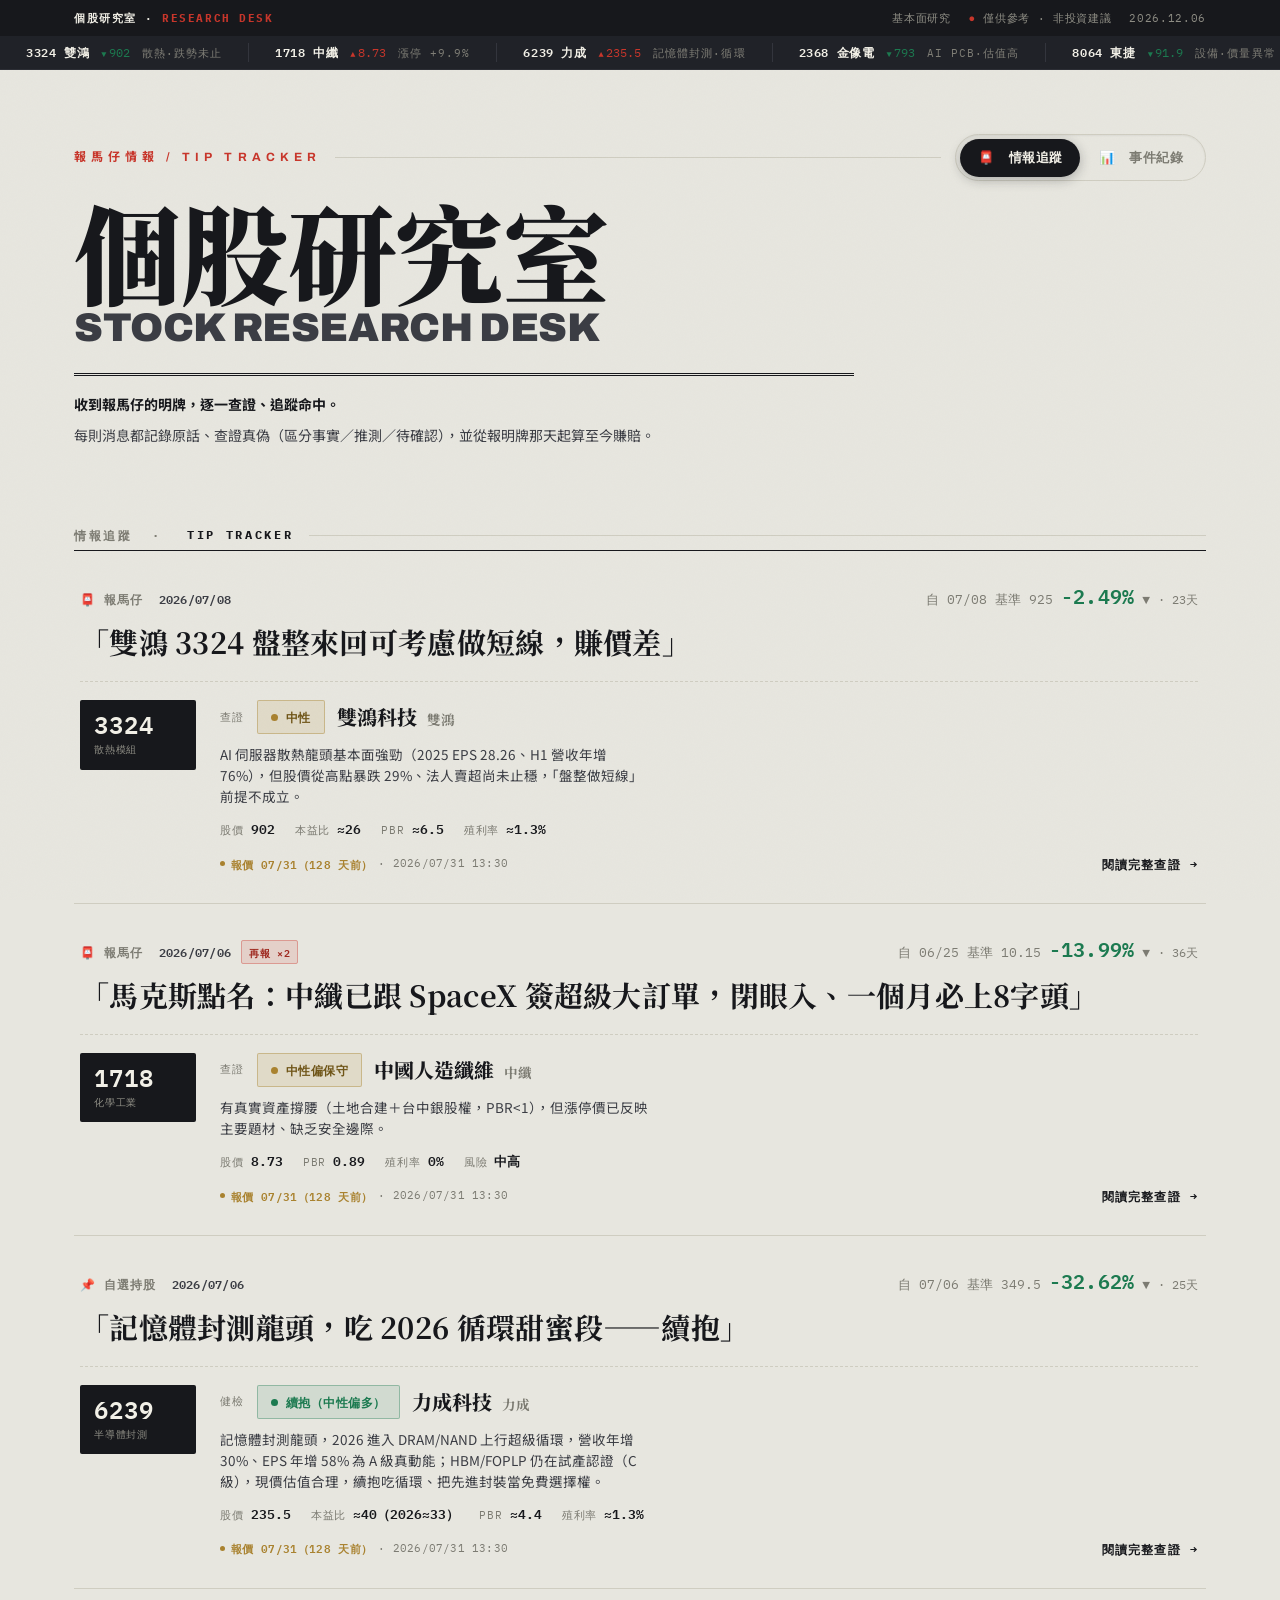
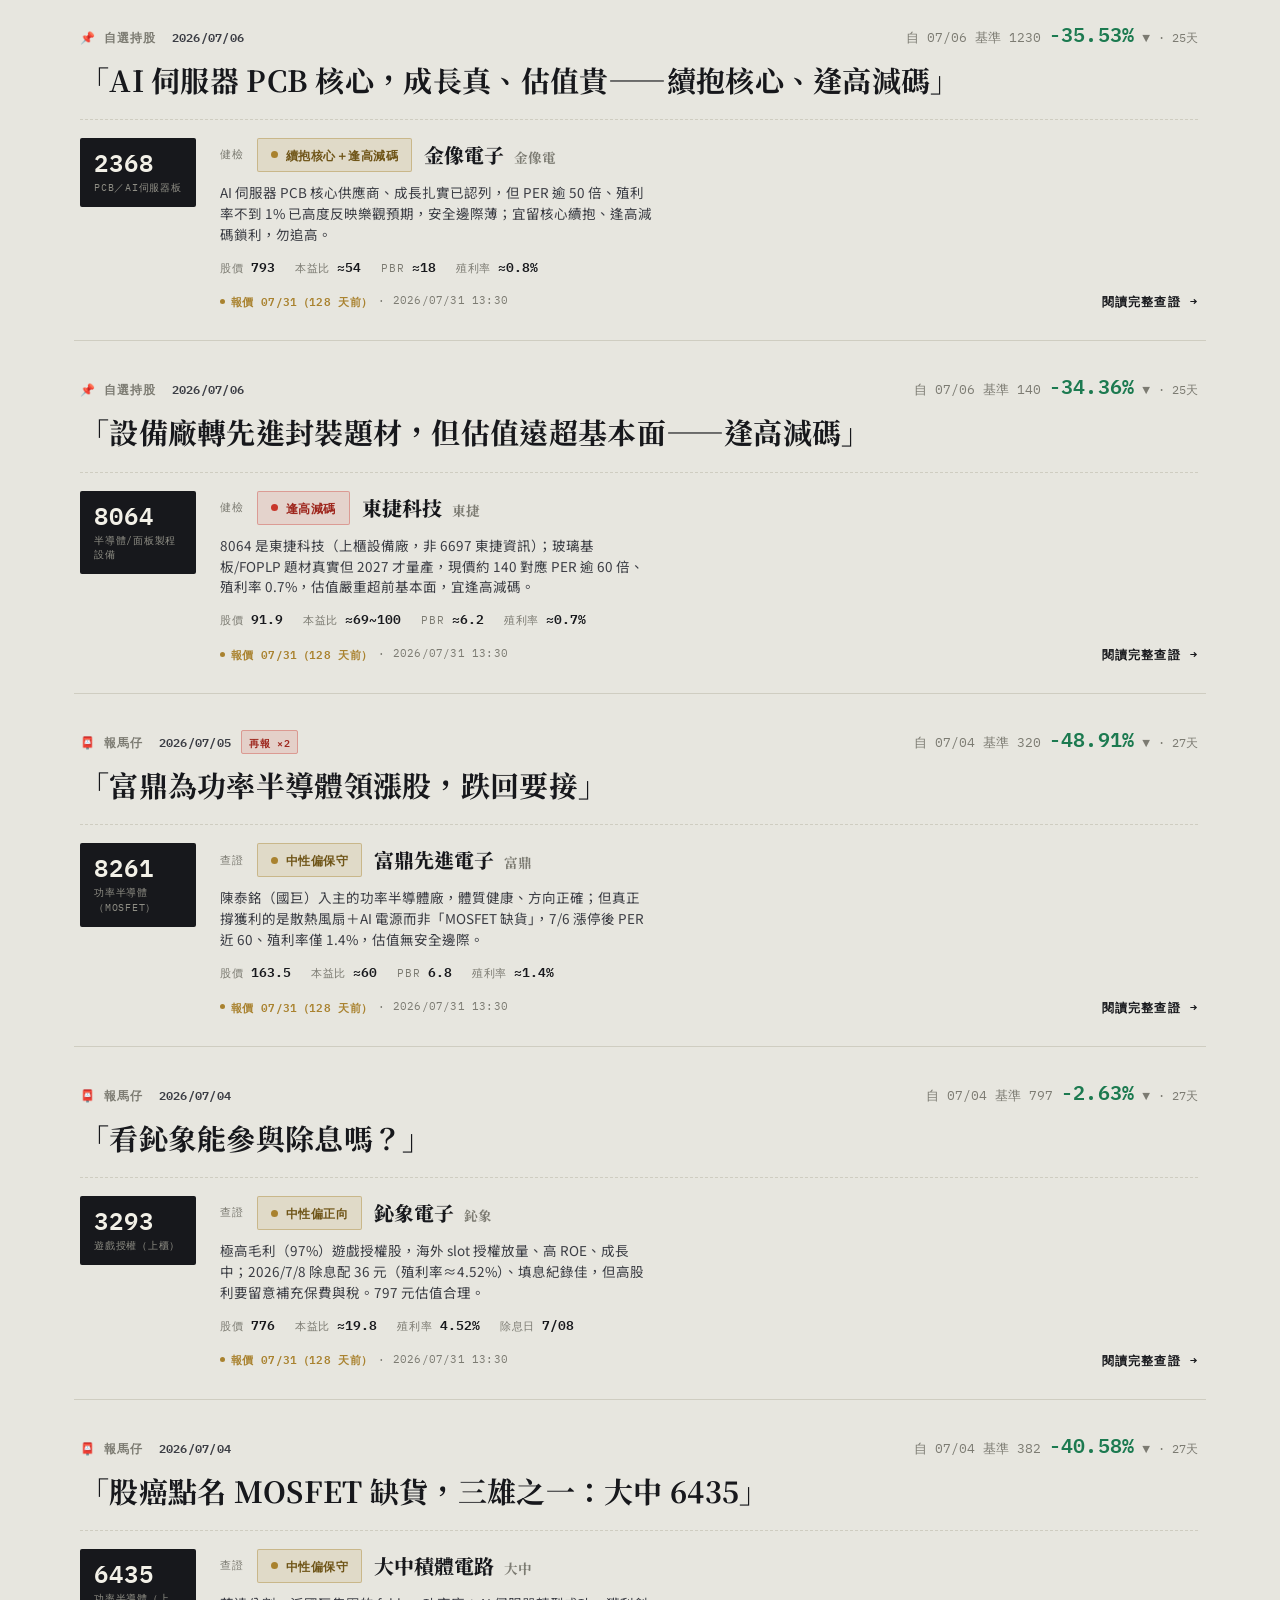
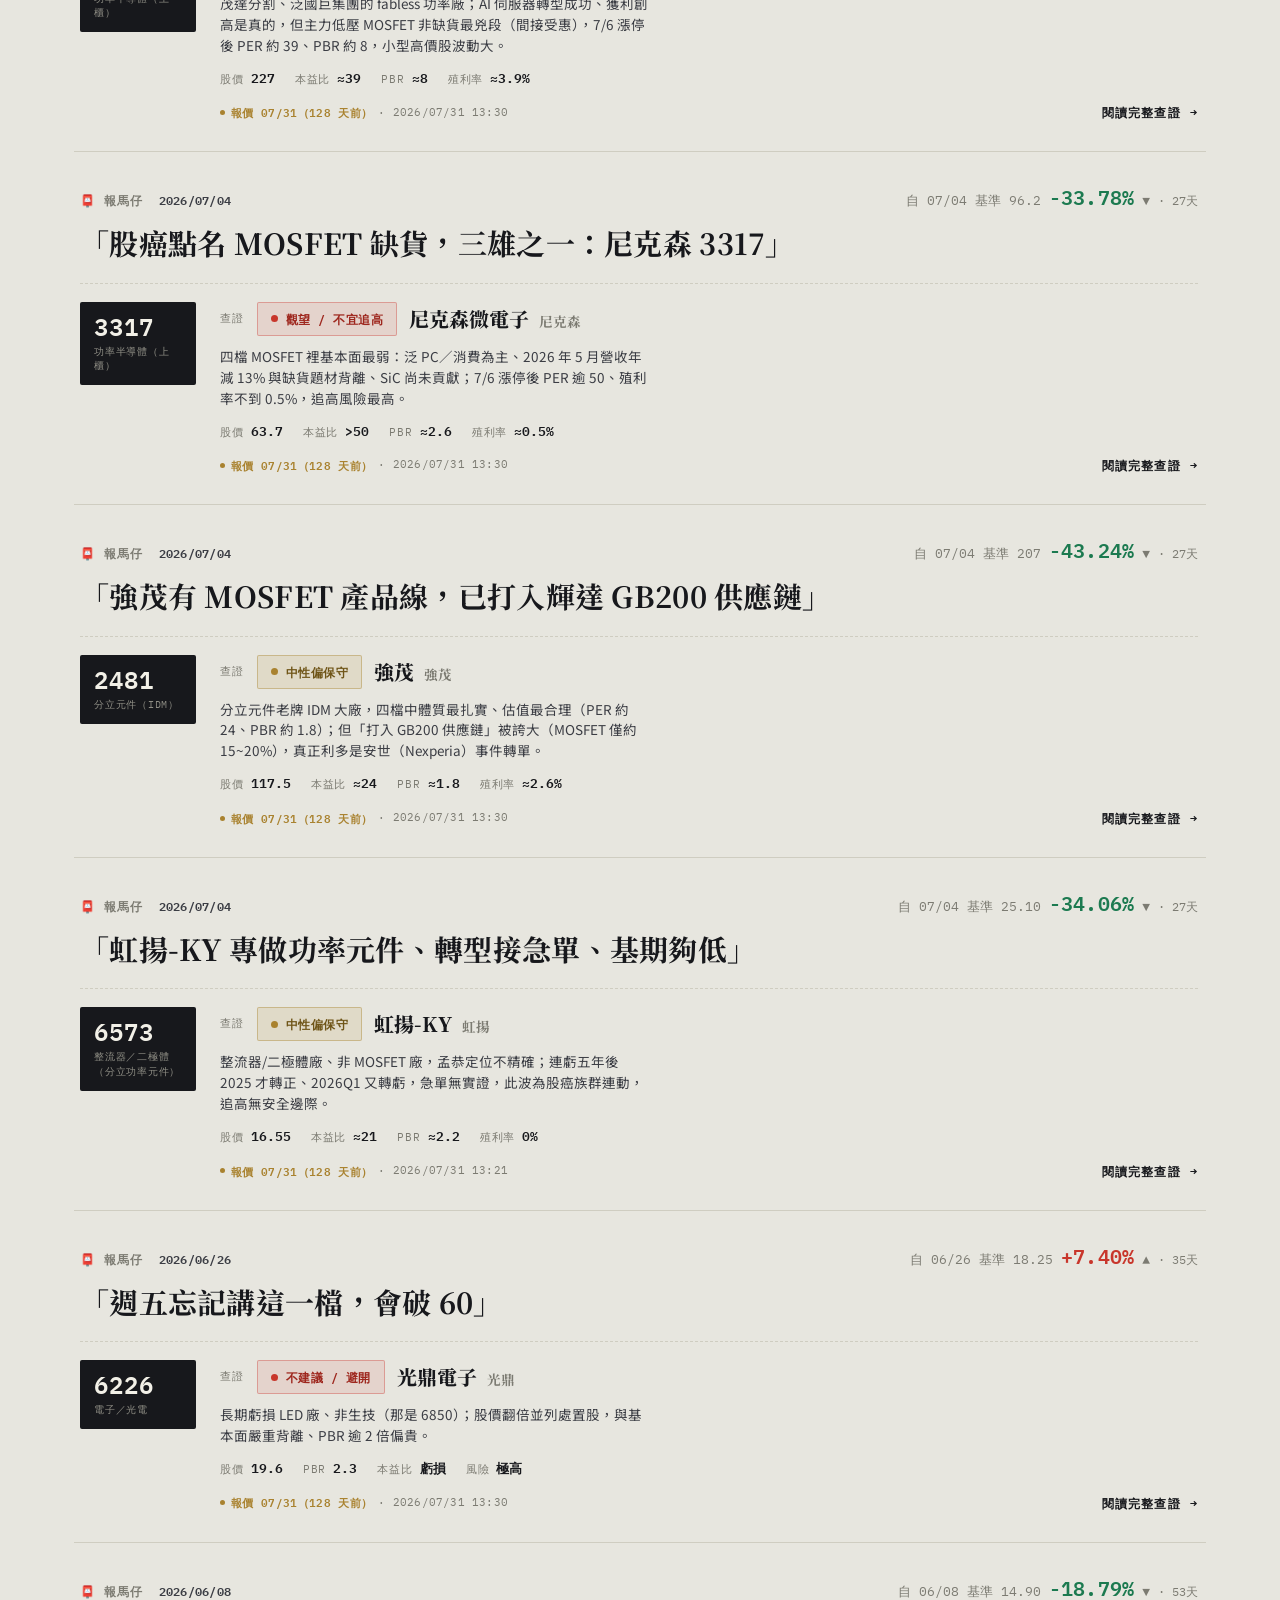
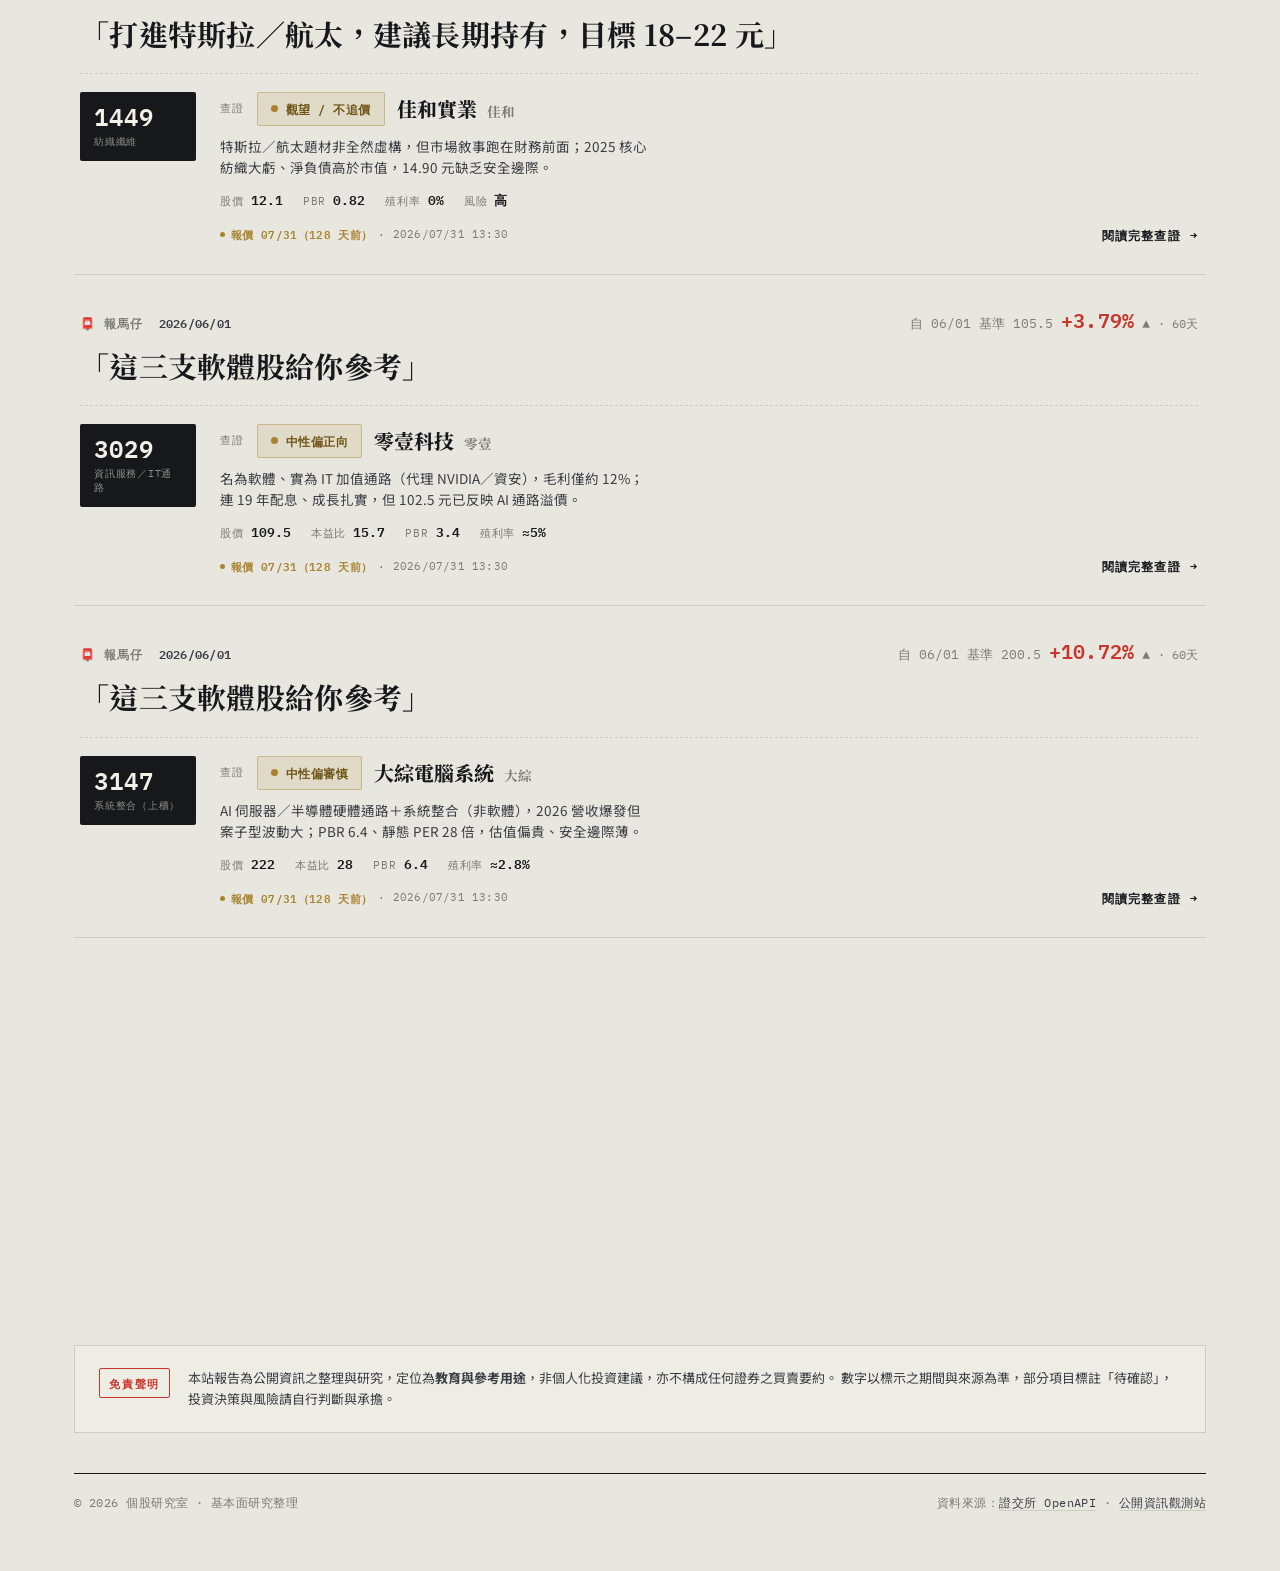
==== commit a3959b67: "手機端 toggle 不再換到下一行：窄螢幕隱藏 kick 英文標語騰空間 - kick 文字拆成中文(.kicktext)＋英文(.kicken) - ≤600px 隱藏英文『/ Tip Track" ====
--- a/docs/index.html
+++ b/docs/index.html
@@ -34,7 +34,7 @@
 
     <!-- masthead -->
     <header class="masthead">
-      <div class="masthead__kick">報馬仔情報 &nbsp;/&nbsp; Tip Tracker<span class="masthead__rule" aria-hidden="true"></span>
+      <div class="masthead__kick"><span class="kicktext">報馬仔情報<span class="kicken">&nbsp;/&nbsp;Tip&nbsp;Tracker</span></span><span class="masthead__rule" aria-hidden="true"></span>
         <nav class="viewtoggle" data-active="0" aria-label="檢視切換">
           <span class="viewtoggle__thumb" aria-hidden="true"></span>
           <a href="index.html" class="viewtoggle__opt is-active">📮&nbsp;<span class="lbl-full">情報追蹤</span><span class="lbl-short">情報</span></a>
--- a/docs/assets/style.css
+++ b/docs/assets/style.css
@@ -587,12 +587,14 @@
 }
 .viewtoggle .lbl-short { display: none; }
 
-/* narrow: shorten labels to 情報／事件 so the toggle stays inline on the kick line;
-   if it still doesn't fit, .masthead__kick { flex-wrap } lets it drop to its own line */
+/* narrow: shorten labels to 情報／事件 AND hide the english kick tagline so the
+   toggle keeps its place on the kick line instead of wrapping below */
 @media (max-width: 600px) {
-  .viewtoggle__opt { min-width: 72px; padding: 8px 13px; font-size: 12.5px; }
+  .viewtoggle__opt { min-width: 68px; padding: 8px 12px; font-size: 12.5px; }
   .viewtoggle .lbl-full { display: none; }
   .viewtoggle .lbl-short { display: inline; }
+  .kicken { display: none; }
+  .masthead__kick { letter-spacing: .16em; }
 }
 
 .hedge-list { display: flex; flex-direction: column; gap: 30px; margin-top: 8px; }
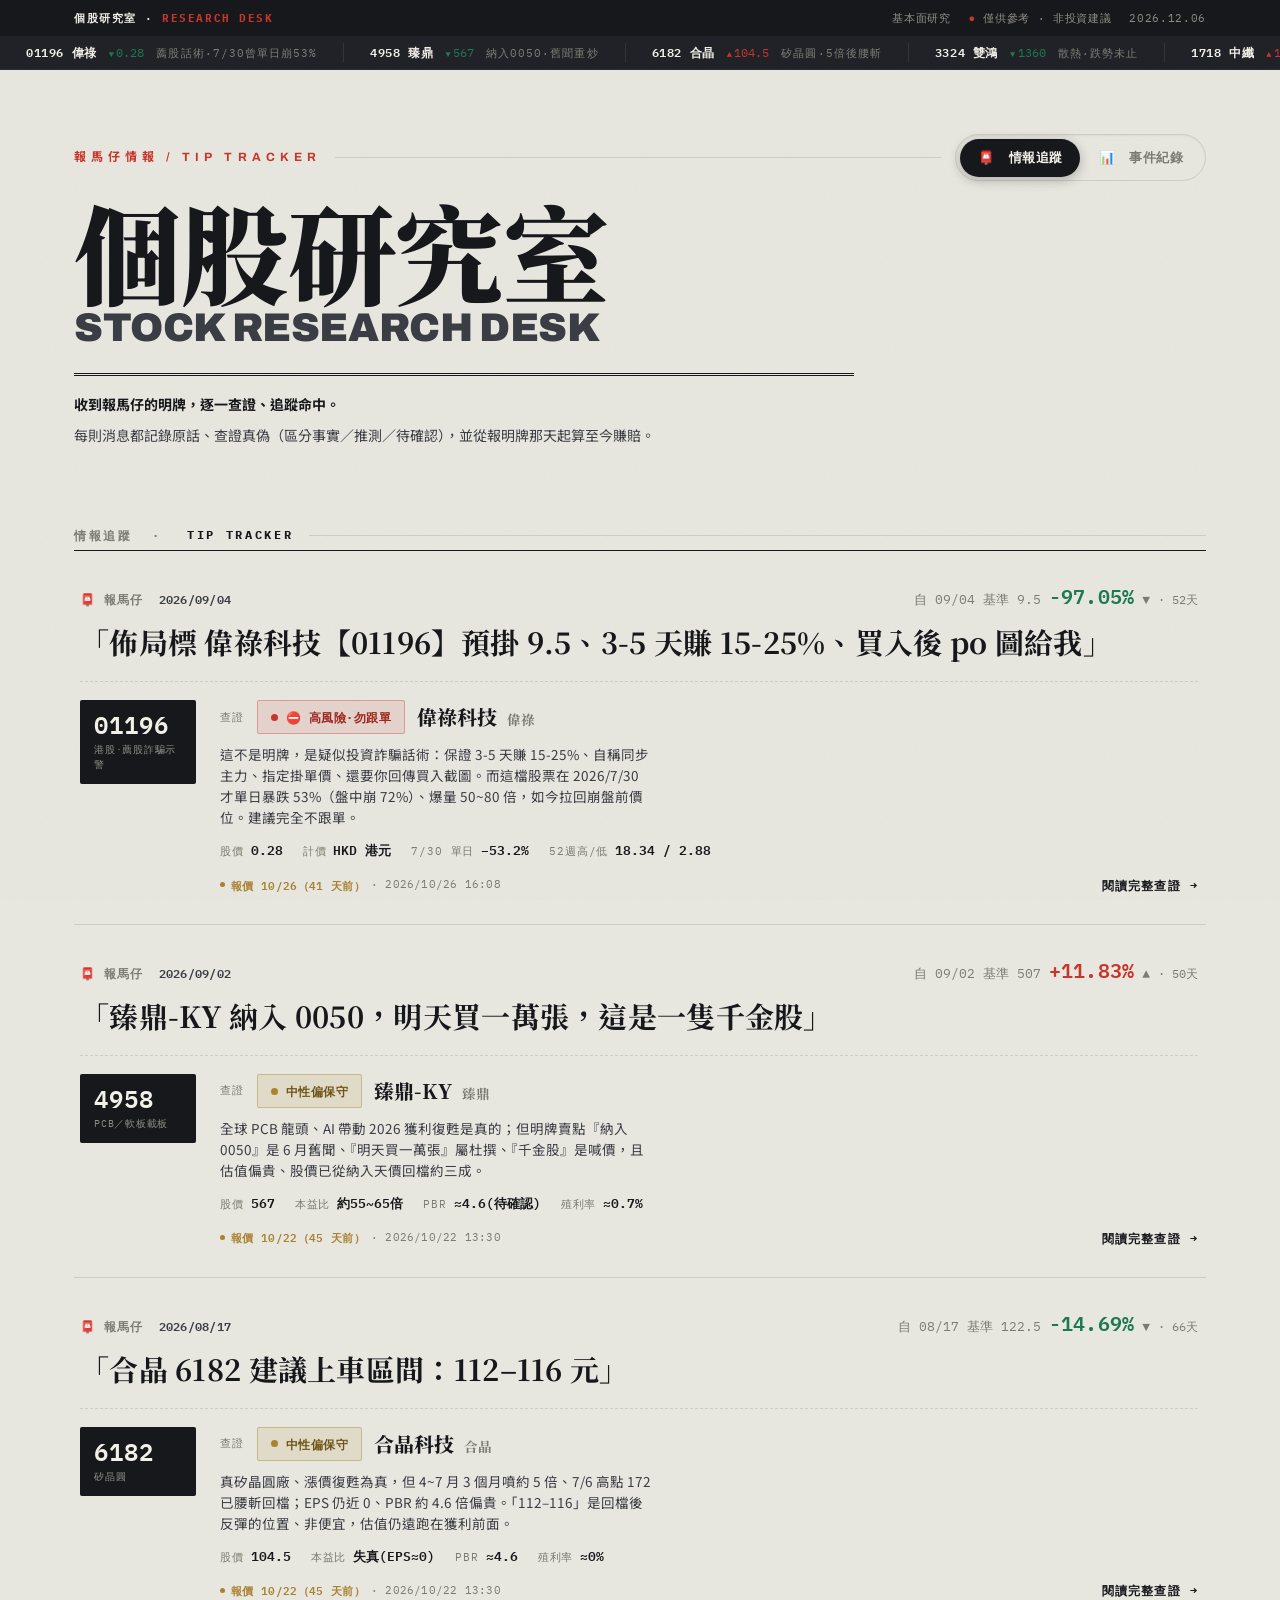
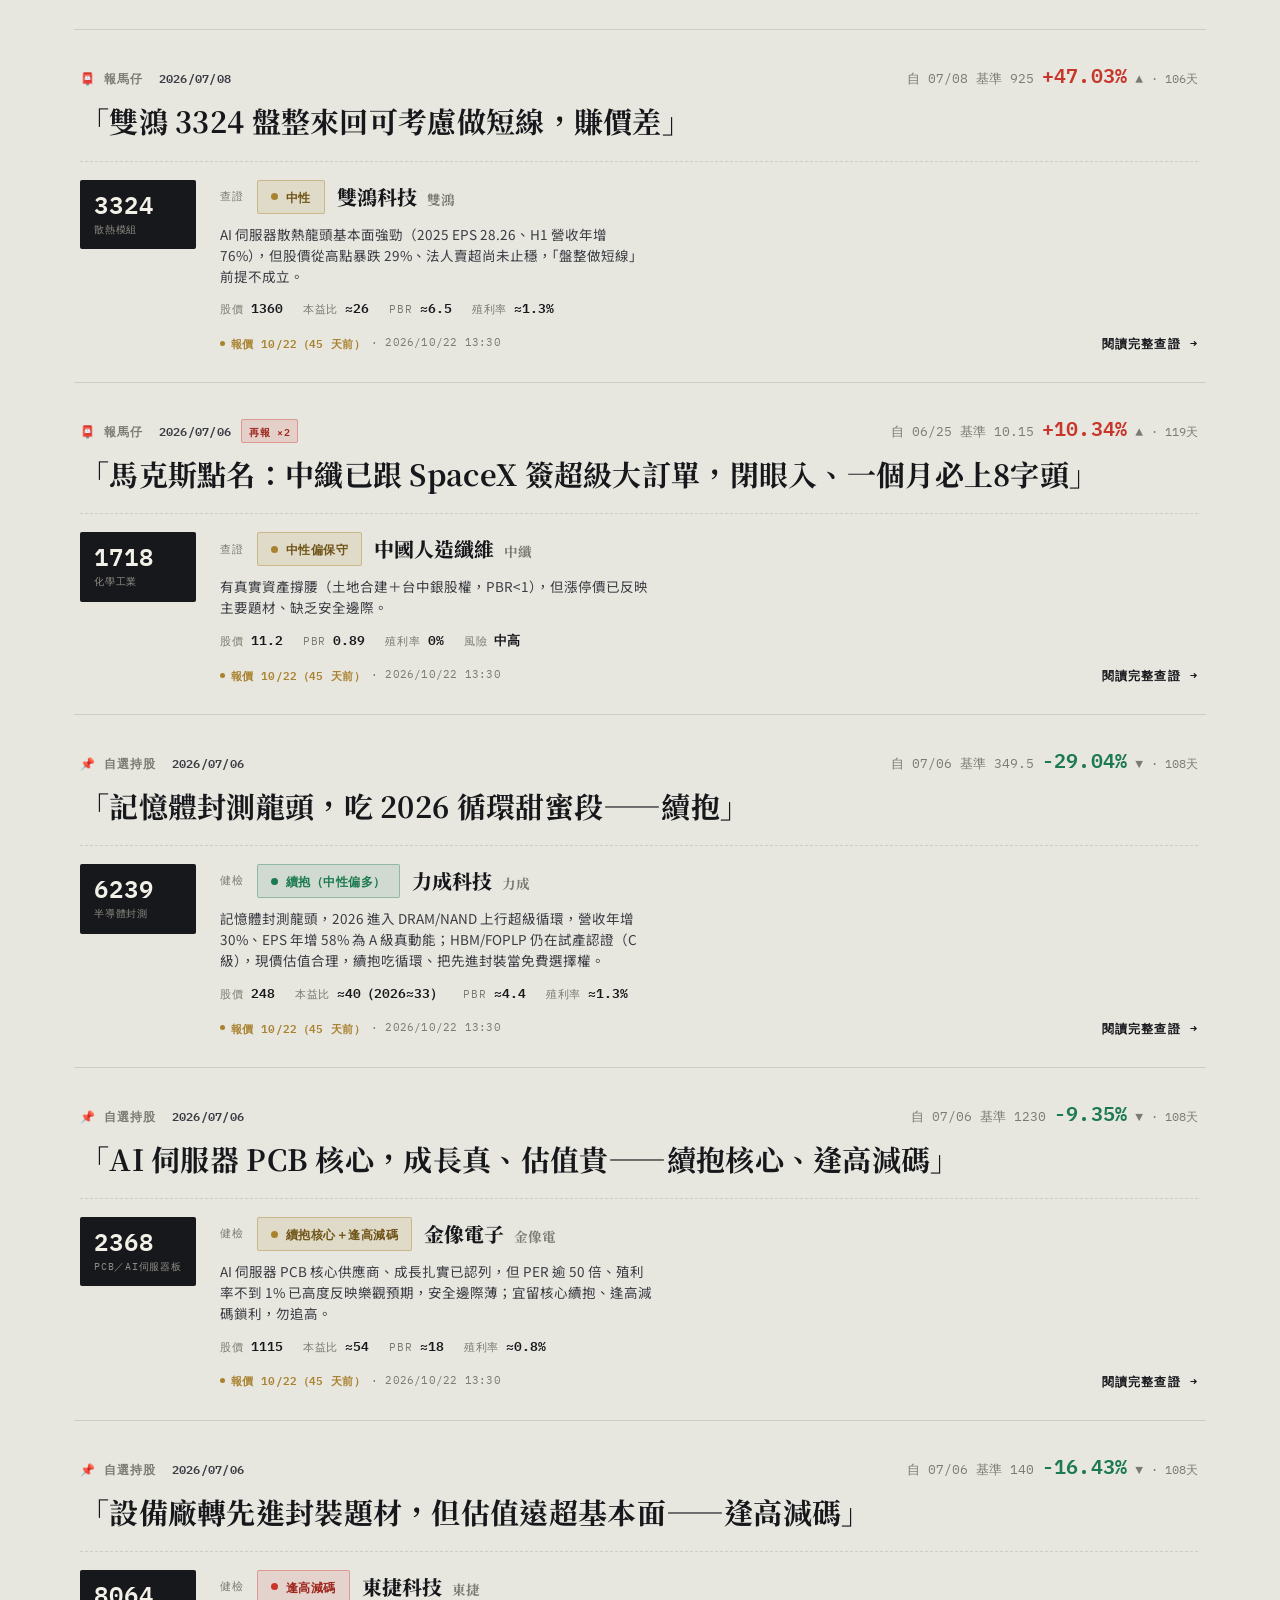
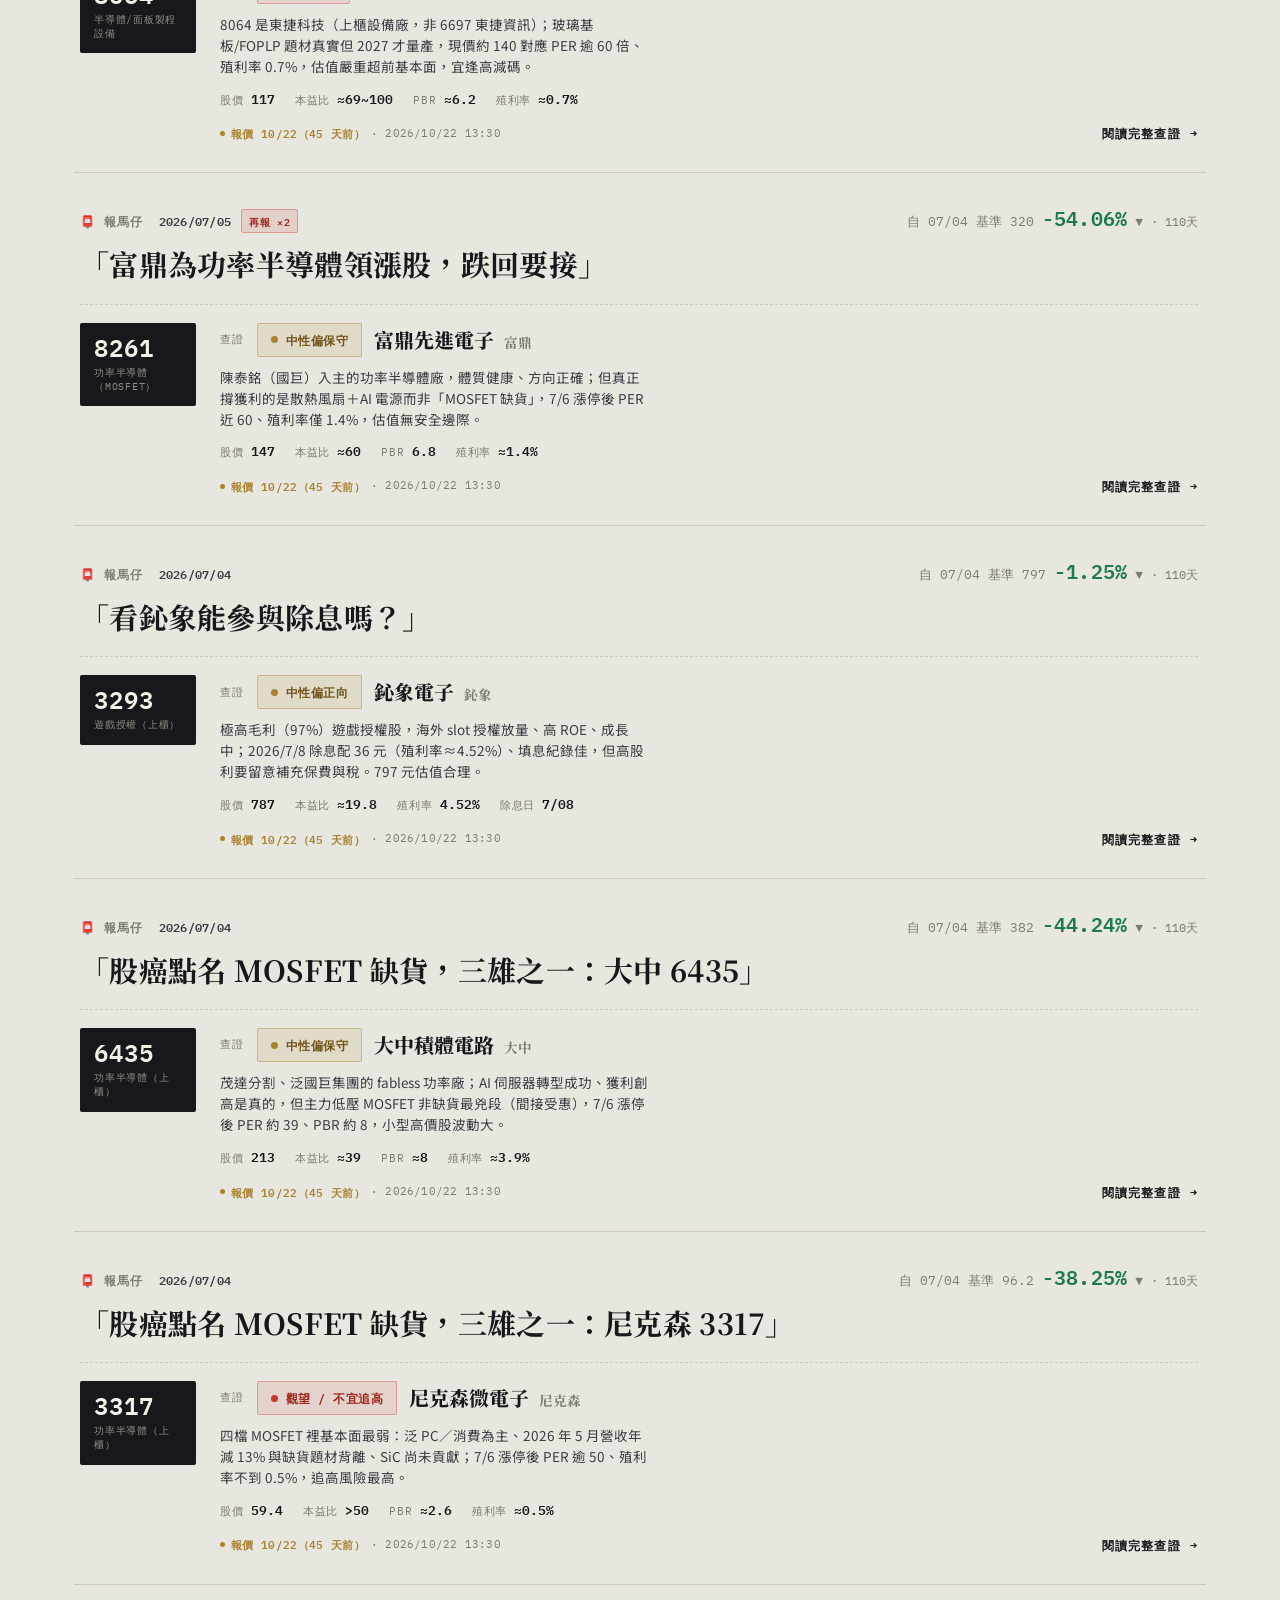
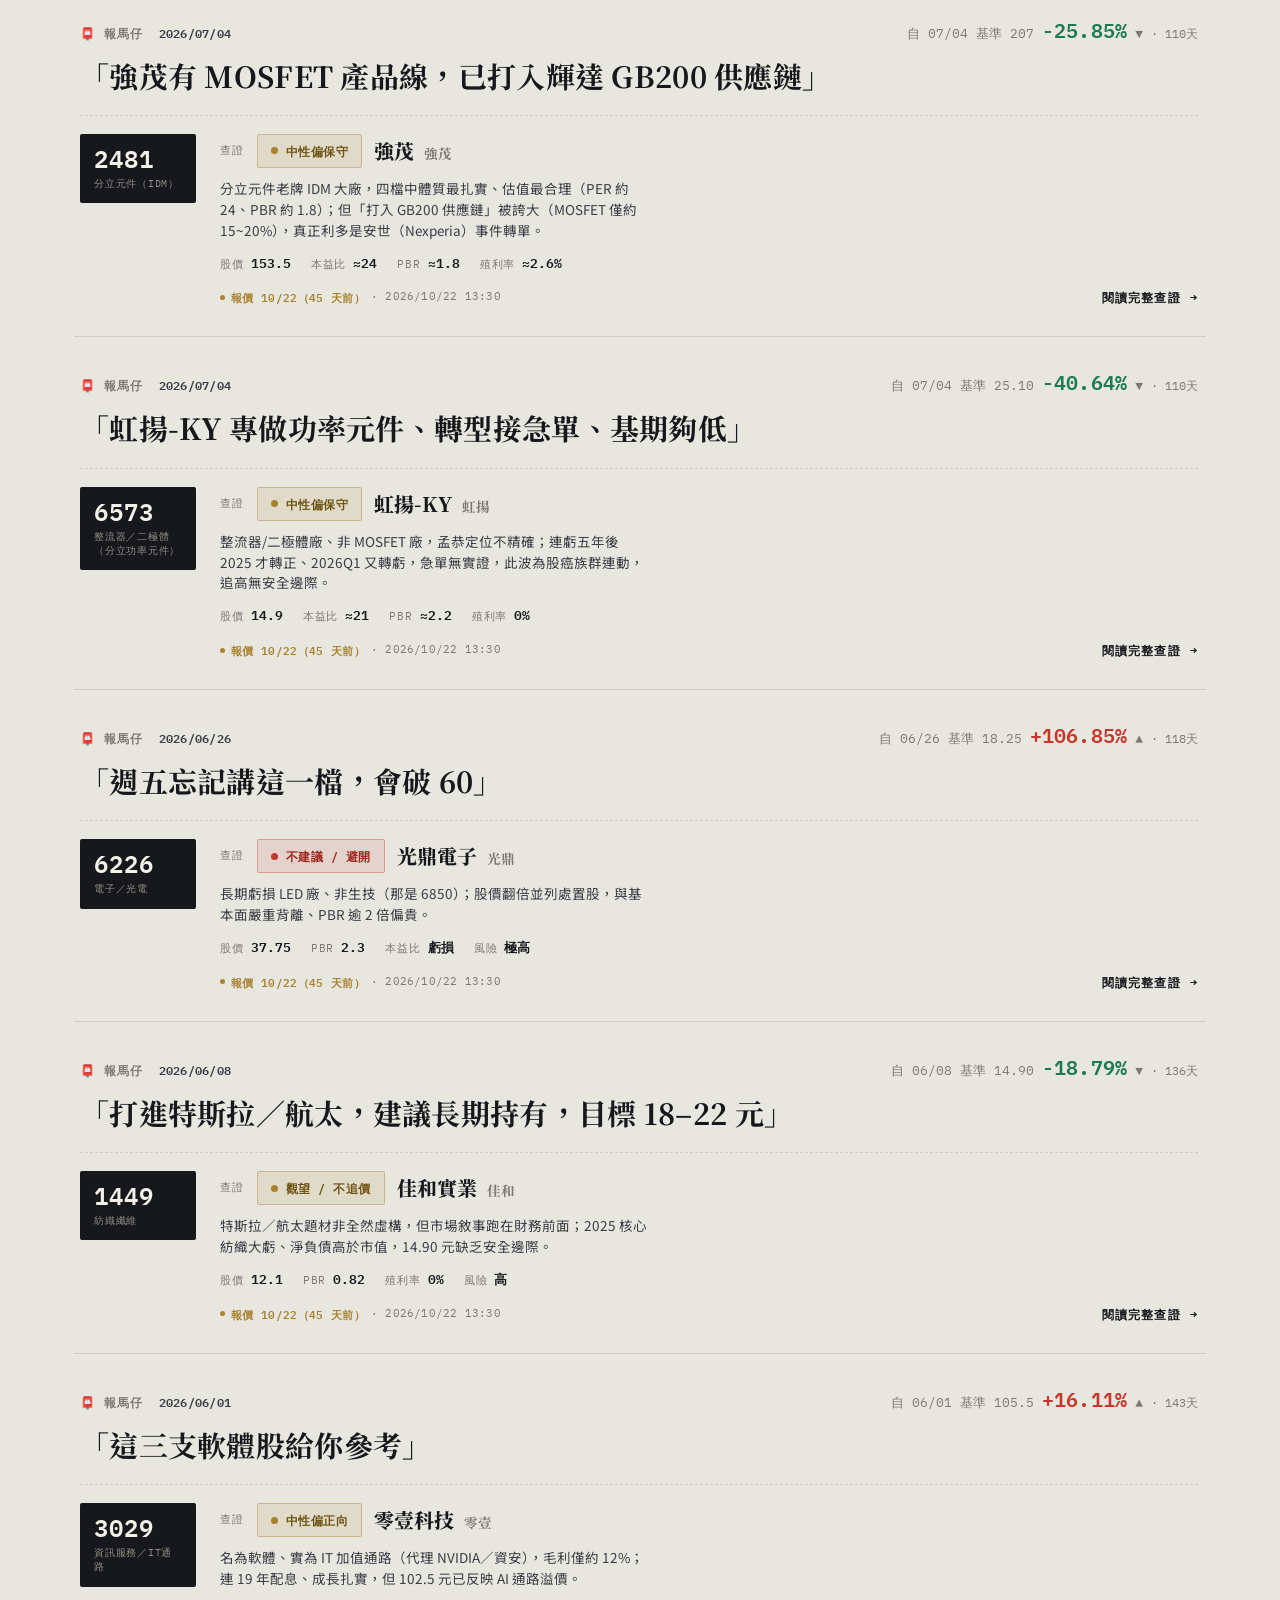
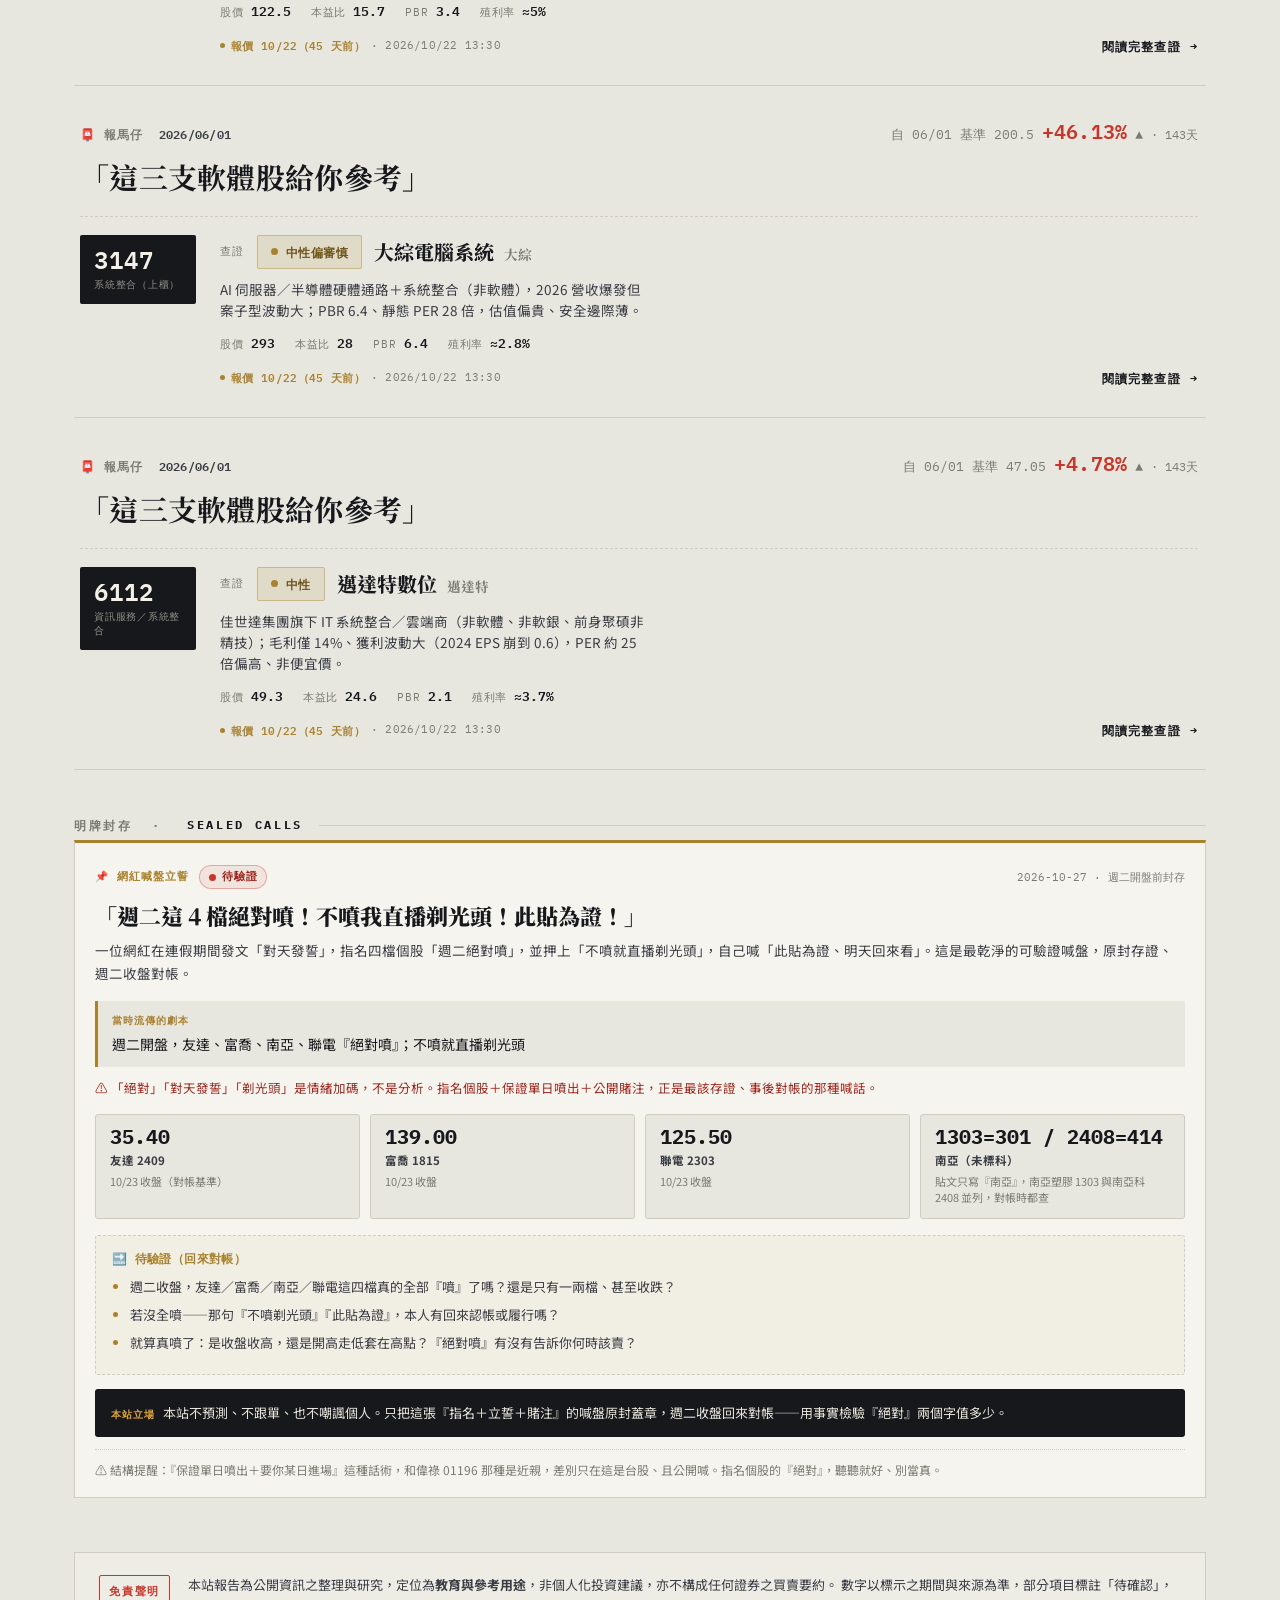
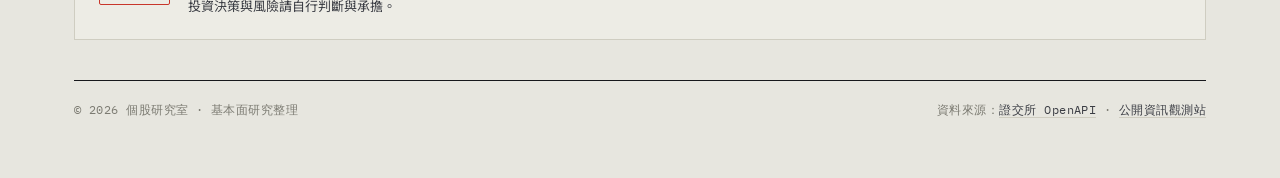
==== commit 9010a583: "封存卡分流：明牌類搬到報馬頁、市場觀察留事件頁 依使用者判斷「哲哲喊盤是報馬明牌、不是市場事件」調整歸類： - market-seals.json 每筆加 home 欄位（"tips" / "even" ====
--- a/docs/index.html
+++ b/docs/index.html
@@ -57,6 +57,12 @@
       <!-- populated by app.js -->
     </section>
 
+    <!-- sealed pump-tip calls (checked at deadline) -->
+    <div class="slabel">明牌封存 &nbsp;·&nbsp; <b>SEALED CALLS</b></div>
+    <section class="seal-list" id="seal-list">
+      <!-- populated by app.js -->
+    </section>
+
     <!-- disclaimer -->
     <section class="ribbon">
       <span class="ribbon__mark">免責聲明</span>
--- a/docs/assets/style.css
+++ b/docs/assets/style.css
@@ -577,13 +577,19 @@
   --x: 0; background: var(--plate); border-radius: 999px;
   box-shadow: 0 3px 12px rgba(23,24,28,.28);
   transform: translateX(var(--x));
-  animation: toggleIn .5s cubic-bezier(.34,1.56,.64,1) both;
+  animation: toggleIn .5s cubic-bezier(.34,1.56,.64,1) both,
+             breathe 3.6s ease-in-out .55s infinite;
 }
 .viewtoggle[data-active="1"] .viewtoggle__thumb { --x: 100%; }
 @keyframes toggleIn {
   0%   { transform: translateX(var(--x)) scale(.72); opacity: 0; }
   60%  { transform: translateX(var(--x)) scale(1.06); opacity: 1; }
   100% { transform: translateX(var(--x)) scale(1); opacity: 1; }
+}
+/* breathing halo on the active segment — soft ember glow that pulses in/out */
+@keyframes breathe {
+  0%, 100% { box-shadow: 0 3px 12px rgba(23,24,28,.28), 0 0 0 0 rgba(200,54,43,0); }
+  50%      { box-shadow: 0 3px 12px rgba(23,24,28,.28), 0 0 16px 1px rgba(200,54,43,.5); }
 }
 .viewtoggle .lbl-short { display: none; }
 
@@ -610,7 +616,13 @@
 .hedge-ev__type { font-family: var(--mono); font-size: 11.5px; color: var(--muted); letter-spacing: .06em; }
 .hedge-ev__period { margin-left: auto; font-size: 12px; color: var(--muted); }
 .hedge-ev__title { font-family: var(--serif); font-size: 24px; line-height: 1.3; margin: 14px 0 6px; color: var(--ink); }
-.hedge-ev__lead { font-size: 15px; color: var(--ink-soft); margin: 0 0 18px; font-weight: 600; }
+.hedge-ev__lead { font-size: 15px; color: var(--ink-soft); margin: 0 0 14px; font-weight: 600; }
+.hedge-correction {
+  margin: 0 0 18px; padding: 11px 14px; font-size: 12.5px; line-height: 1.65;
+  color: var(--ink-soft); background: rgba(169,130,47,.10);
+  border: 1px dashed rgba(169,130,47,.5); border-radius: 3px;
+}
+.hedge-correction__k { color: var(--gold); font-weight: 700; letter-spacing: .04em; margin-right: 8px; }
 
 .hedge-cards { display: grid; grid-template-columns: repeat(auto-fit, minmax(180px, 1fr)); gap: 12px; margin-bottom: 20px; }
 .hedge-card { border: 1px solid var(--line); border-radius: 3px; padding: 14px 15px; background: var(--paper); }
@@ -690,6 +702,77 @@
 .ins .hedge-src { margin-top: 14px; }
 .ins .hedge-src a { color: var(--gold); border-bottom: 1px solid rgba(169,130,47,.4); }
 
+/* ============================================================
+   SEALED CALLS（預測封存 · 待驗證→事後對帳）
+   ============================================================ */
+.seal-list { display: grid; gap: 22px; margin-bottom: 40px; }
+.seal {
+  border: 1px solid var(--line); background: var(--surface);
+  border-top: 3px solid var(--gold);
+  padding: 22px 20px 18px; position: relative;
+}
+.seal.is-resolved { border-top-color: var(--fall); }
+.seal__bar { display: flex; align-items: center; flex-wrap: wrap; gap: 10px; margin-bottom: 12px; }
+.seal__tag { font-family: var(--mono); font-size: 10.5px; font-weight: 700; letter-spacing: .1em; color: var(--gold); text-transform: uppercase; }
+.seal__status {
+  display: inline-flex; align-items: center; gap: 6px;
+  font-family: var(--mono); font-size: 10.5px; font-weight: 700; letter-spacing: .06em;
+  padding: 3px 9px; border-radius: 999px; border: 1px solid;
+}
+.seal__status--live { color: var(--rise-deep); background: rgba(200,54,43,.08); border-color: rgba(200,54,43,.35); }
+.seal__status--done { color: var(--fall); background: rgba(28,122,80,.10); border-color: rgba(28,122,80,.35); }
+.seal__pulse { width: 7px; height: 7px; border-radius: 50%; background: var(--rise); box-shadow: 0 0 0 0 rgba(200,54,43,.5); animation: sealPulse 2s ease-out infinite; }
+@keyframes sealPulse {
+  0%   { box-shadow: 0 0 0 0 rgba(200,54,43,.5); }
+  70%  { box-shadow: 0 0 0 7px rgba(200,54,43,0); }
+  100% { box-shadow: 0 0 0 0 rgba(200,54,43,0); }
+}
+.seal__date { font-size: 11px; color: var(--muted); margin-left: auto; }
+.seal__title { font-family: var(--serif); font-weight: 900; font-size: 22px; line-height: 1.35; color: var(--ink); margin: 0 0 8px; }
+.seal__lead { font-size: 13.5px; line-height: 1.7; color: var(--ink-soft); margin: 0 0 16px; }
+
+.seal-flip { border: 1px solid var(--line); background: var(--paper); border-radius: 3px; padding: 14px 16px; margin-bottom: 16px; }
+.seal-flip__k { font-family: var(--mono); font-size: 12px; font-weight: 700; color: var(--ink); letter-spacing: .03em; margin-bottom: 6px; }
+.seal-flip__t { font-size: 13px; line-height: 1.7; color: var(--ink-soft); margin: 0 0 10px; }
+.seal-tbl { width: 100%; border-collapse: collapse; font-size: 12.5px; }
+.seal-tbl td { padding: 7px 8px; border-bottom: 1px solid var(--line-soft); vertical-align: top; }
+.seal-tbl tr:last-child td { border-bottom: none; }
+.seal-tbl td:first-child { font-weight: 700; color: var(--ink); white-space: nowrap; }
+.seal-note { color: var(--muted); }
+
+.seal-narr { font-size: 14px; line-height: 1.6; color: var(--ink); background: var(--paper); border-left: 3px solid var(--gold); padding: 12px 14px; margin-bottom: 10px; }
+.seal-narr__k { display: block; font-size: 10px; letter-spacing: .1em; text-transform: uppercase; color: var(--gold); font-weight: 700; margin-bottom: 4px; }
+.seal-crack { font-size: 12.5px; line-height: 1.7; color: var(--rise-deep); margin: 0 0 16px; }
+
+.seal-noises { display: grid; grid-template-columns: 1fr 1fr; gap: 12px; margin-bottom: 16px; }
+.seal-noise { border: 1px solid var(--line); border-radius: 3px; padding: 12px 14px; background: var(--paper); }
+.seal-noise--fear { border-left: 3px solid var(--fall); }
+.seal-noise--greed { border-left: 3px solid var(--rise); }
+.seal-noise__k { font-size: 12px; font-weight: 700; color: var(--ink); margin-bottom: 5px; }
+.seal-noise__t { font-size: 12.5px; line-height: 1.65; color: var(--ink-soft); }
+
+.seal-anchors { display: grid; grid-template-columns: repeat(auto-fit, minmax(160px, 1fr)); gap: 10px; margin-bottom: 16px; }
+.seal-anchor { border: 1px solid var(--line); border-radius: 3px; padding: 12px 14px; background: var(--paper); }
+.seal-anchor__v { font-size: 20px; font-weight: 700; line-height: 1; color: var(--ink); margin-bottom: 5px; }
+.seal-anchor__k { font-size: 11.5px; font-weight: 700; color: var(--ink-soft); margin-bottom: 3px; }
+.seal-anchor__n { font-size: 11px; color: var(--muted); line-height: 1.5; }
+
+.seal-watch { border: 1px dashed var(--line); border-radius: 3px; padding: 14px 16px; margin-bottom: 14px; background: rgba(169,130,47,.05); }
+.seal-watch__k { font-family: var(--mono); font-size: 12px; font-weight: 700; color: var(--gold); letter-spacing: .03em; margin-bottom: 8px; }
+.seal-watch ul { margin: 0; padding-left: 18px; }
+.seal-watch li { font-size: 13px; color: var(--ink-soft); line-height: 1.7; margin-bottom: 6px; }
+.seal-watch li::marker { color: var(--gold); }
+
+.seal-stance { padding: 13px 16px; background: var(--plate); border-radius: 3px; font-size: 13px; line-height: 1.7; color: #E9E7DD; margin-bottom: 12px; }
+.seal-stance__k { display: inline-block; font-size: 10px; letter-spacing: .1em; text-transform: uppercase; color: #E0A43B; margin-right: 8px; font-weight: 700; }
+
+.seal-res { border: 1px solid rgba(28,122,80,.35); background: rgba(28,122,80,.07); border-radius: 3px; padding: 14px 16px; margin-bottom: 12px; }
+.seal-res__k { font-size: 12px; font-weight: 700; color: var(--fall); margin-bottom: 6px; letter-spacing: .03em; }
+.seal-res__out { font-size: 13.5px; line-height: 1.7; color: var(--ink); }
+.seal-res__lesson { font-size: 12.5px; line-height: 1.7; color: var(--ink-soft); margin: 8px 0 0; }
+
+.seal-rel { font-size: 12px; color: var(--muted); line-height: 1.6; margin: 0; padding-top: 10px; border-top: 1px dotted var(--line); }
+
 @media (max-width: 620px) {
   .hedge-ev { padding: 20px 16px 16px; }
   .hedge-ev__title { font-size: 20px; }
@@ -697,10 +780,33 @@
   .tim-quote { font-size: 15px; }
   .ins__myth { font-size: 16px; }
   .ins__real { font-size: 17px; }
+  .seal { padding: 20px 16px 16px; }
+  .seal__title { font-size: 19px; }
+  .seal__date { margin-left: 0; width: 100%; }
+  .seal-noises { grid-template-columns: 1fr; }
 }
 
 /* reduced motion */
+/* ============================================================
+   SOFT PAGE TRANSITIONS（頁面之間柔和交叉淡入）
+   ============================================================ */
+@view-transition { navigation: auto; }
+::view-transition-old(root),
+::view-transition-new(root) {
+  animation-duration: .5s;
+  animation-timing-function: cubic-bezier(.4, 0, .2, 1);
+}
+/* fallback：不支援跨頁 View Transition 的瀏覽器，改用整頁淡入 */
+@keyframes pageIn { from { opacity: 0; } to { opacity: 1; } }
+@supports not (view-transition-name: none) {
+  .wrap { animation: pageIn .5s ease both; }
+}
+
 @media (prefers-reduced-motion: reduce) {
   * { animation: none !important; transition: none !important; }
   .file { opacity: 1; transform: none; }
-}
+  .wrap { animation: none !important; }
+  ::view-transition-group(*),
+  ::view-transition-old(*),
+  ::view-transition-new(*) { animation: none !important; }
+}
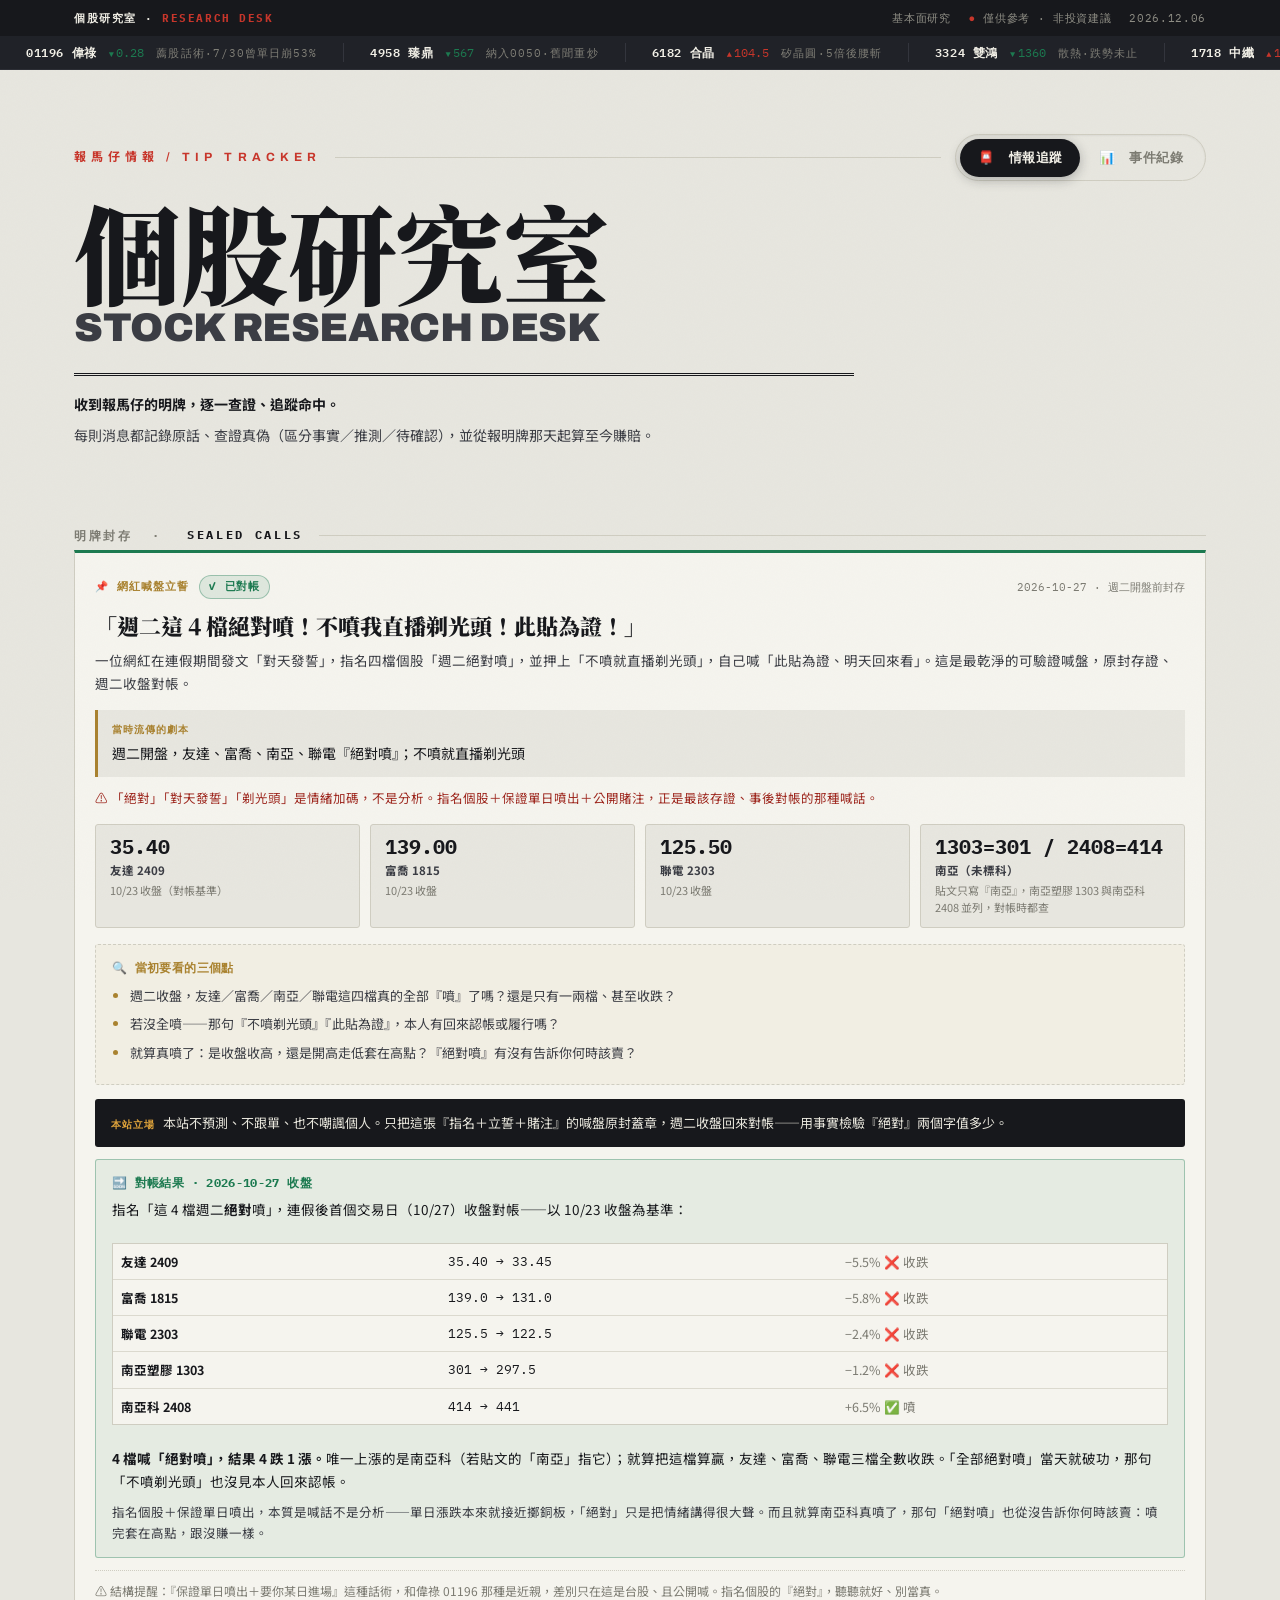
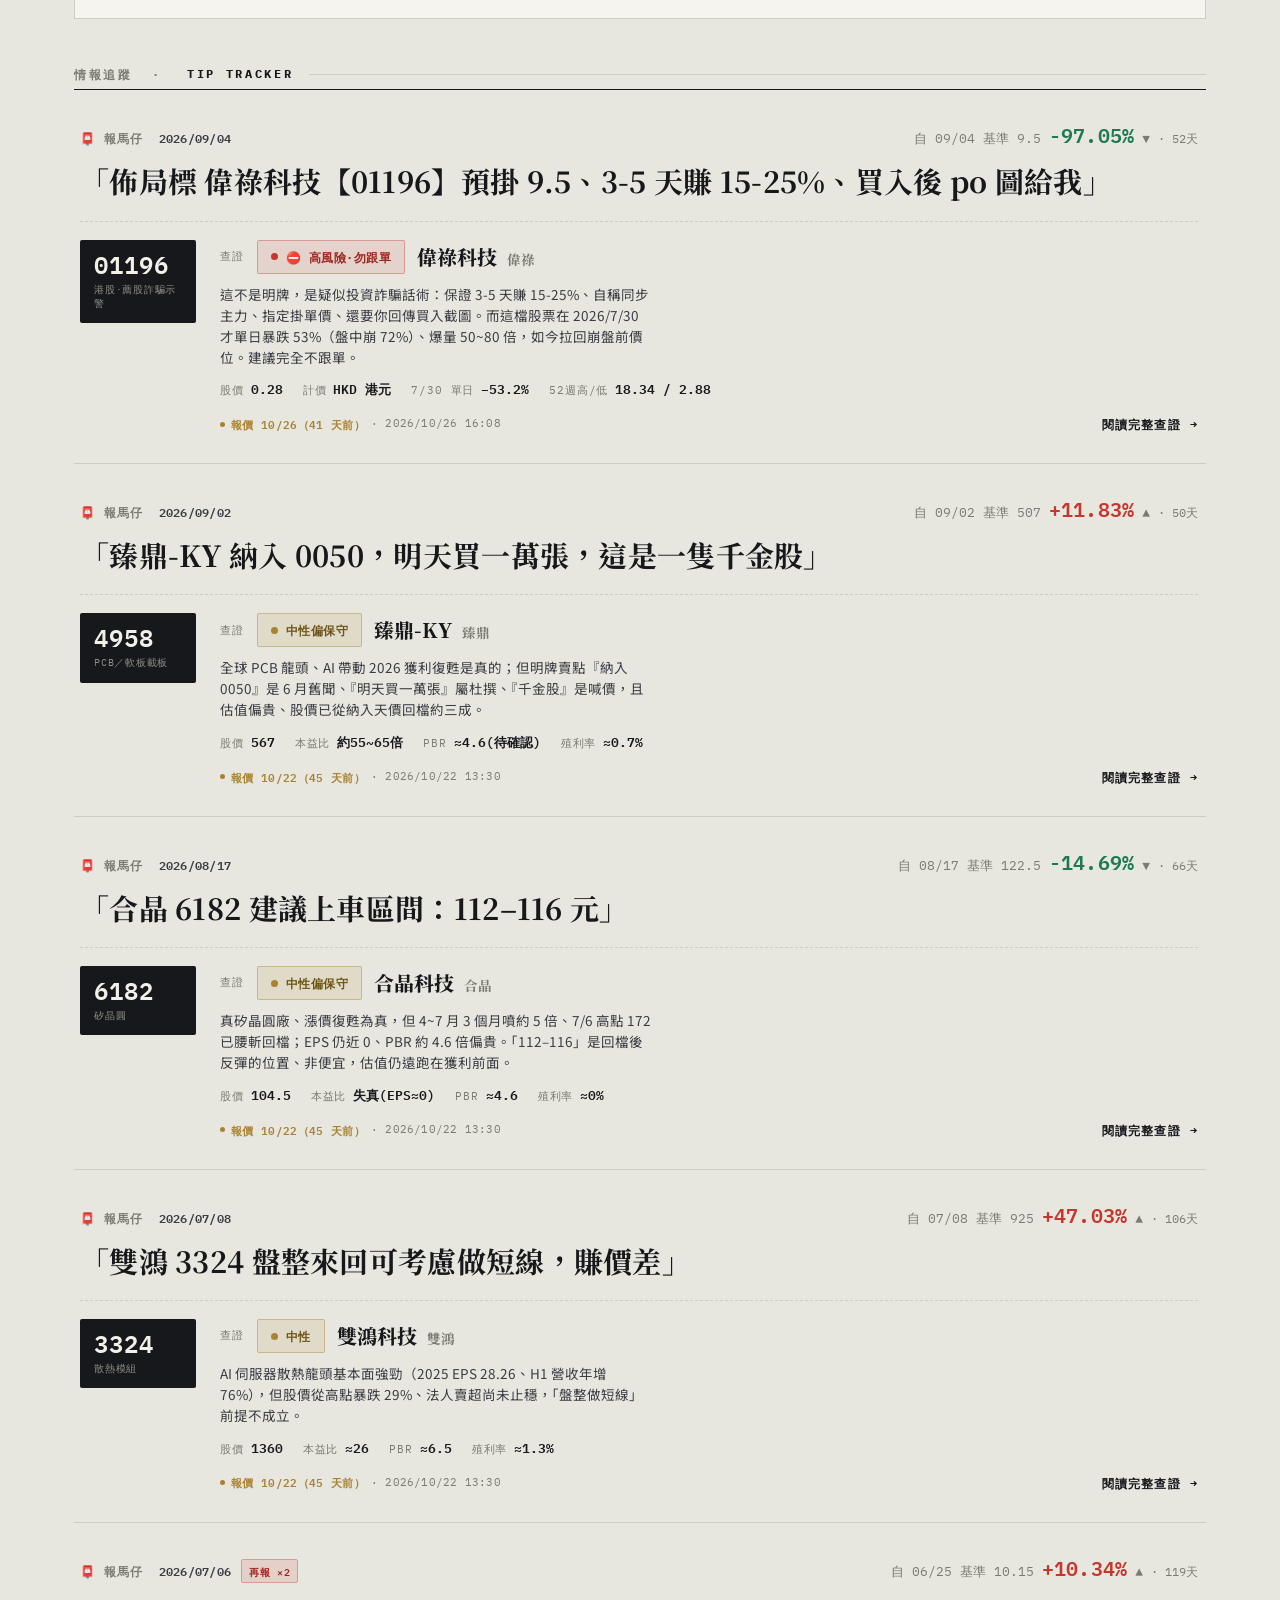
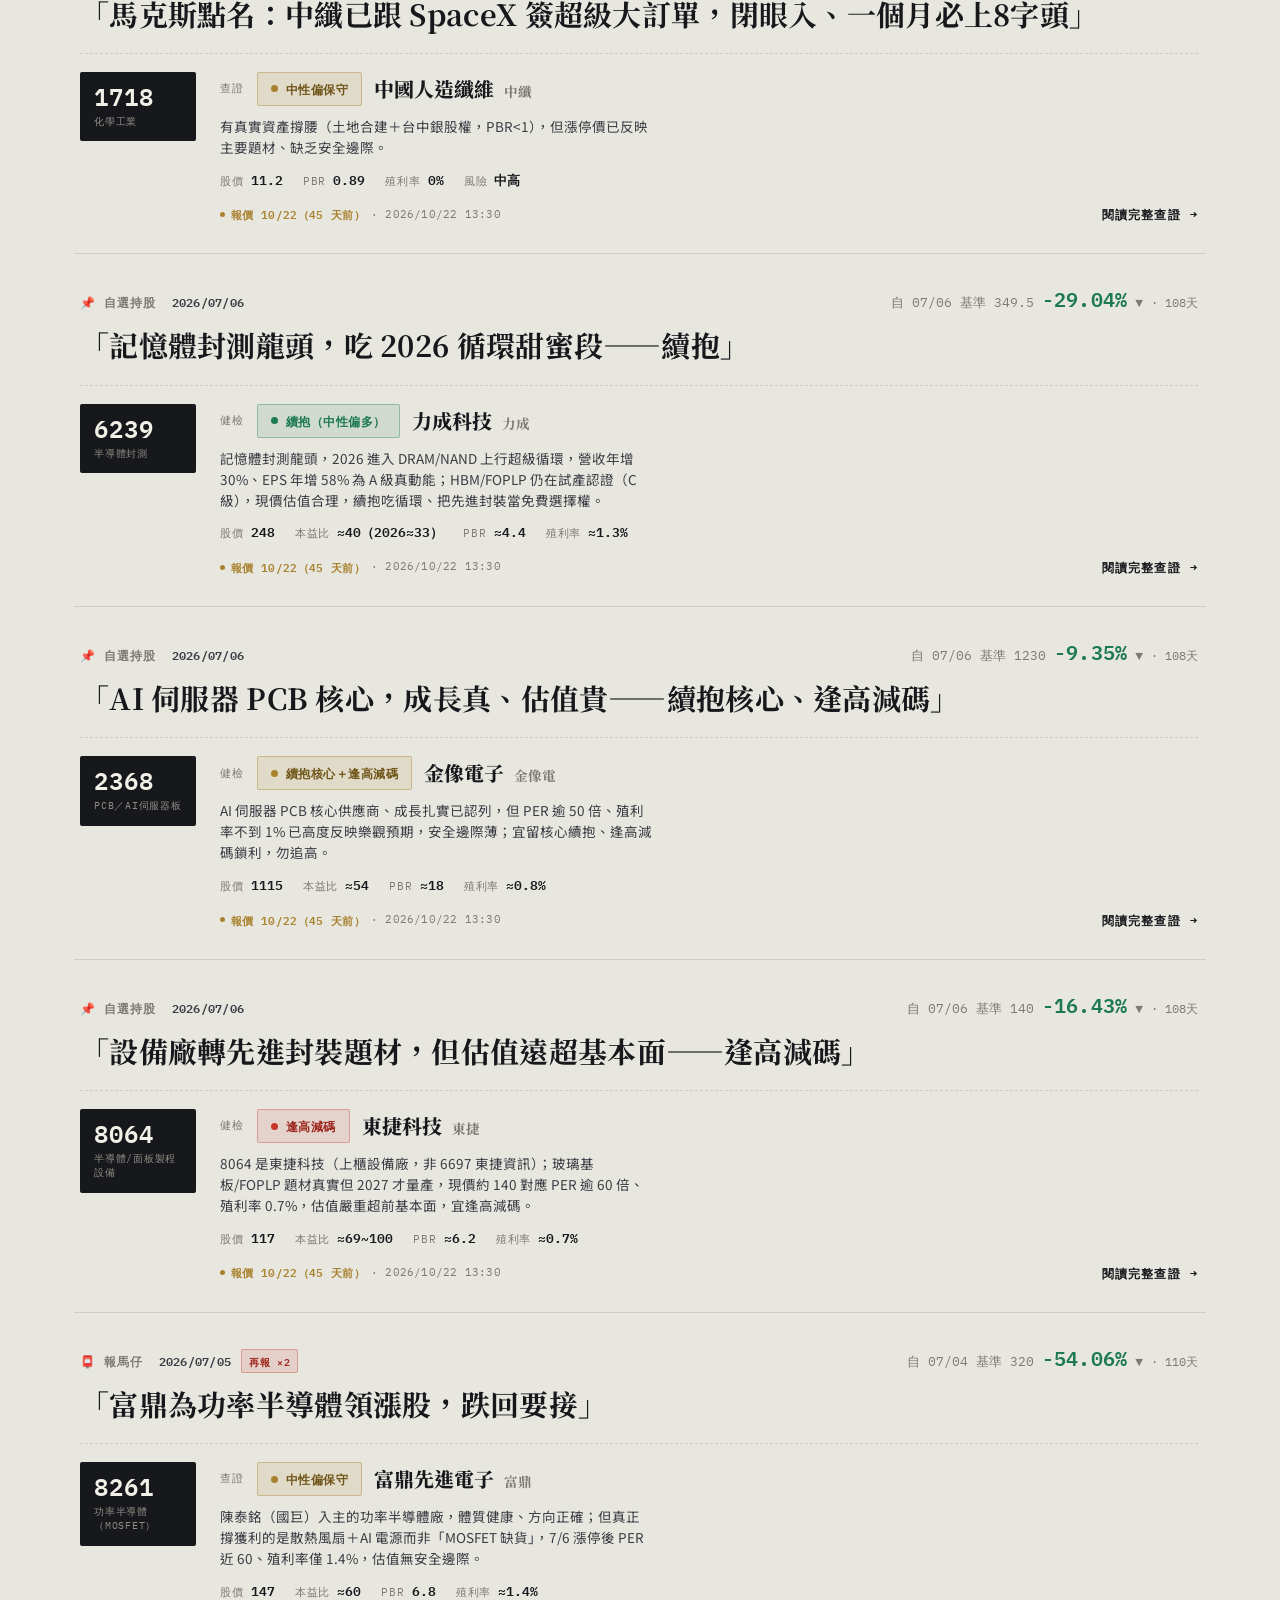
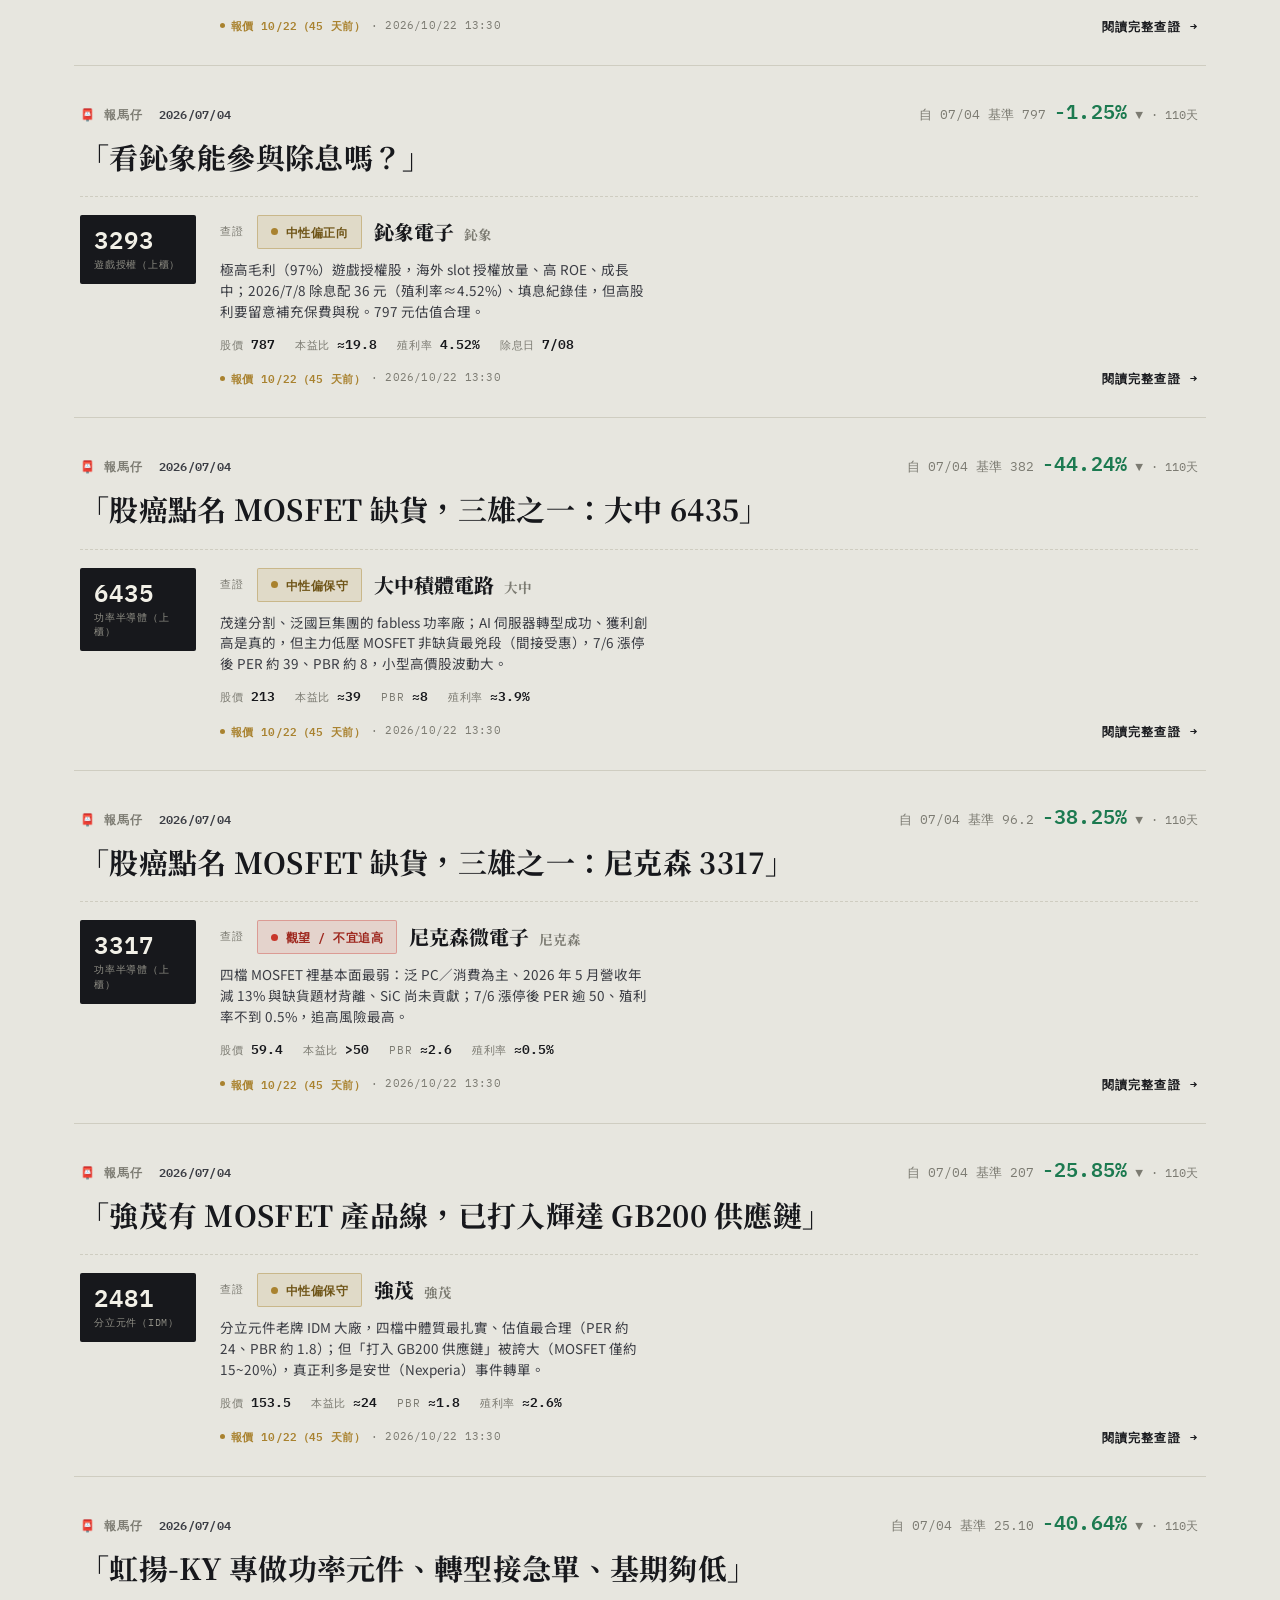
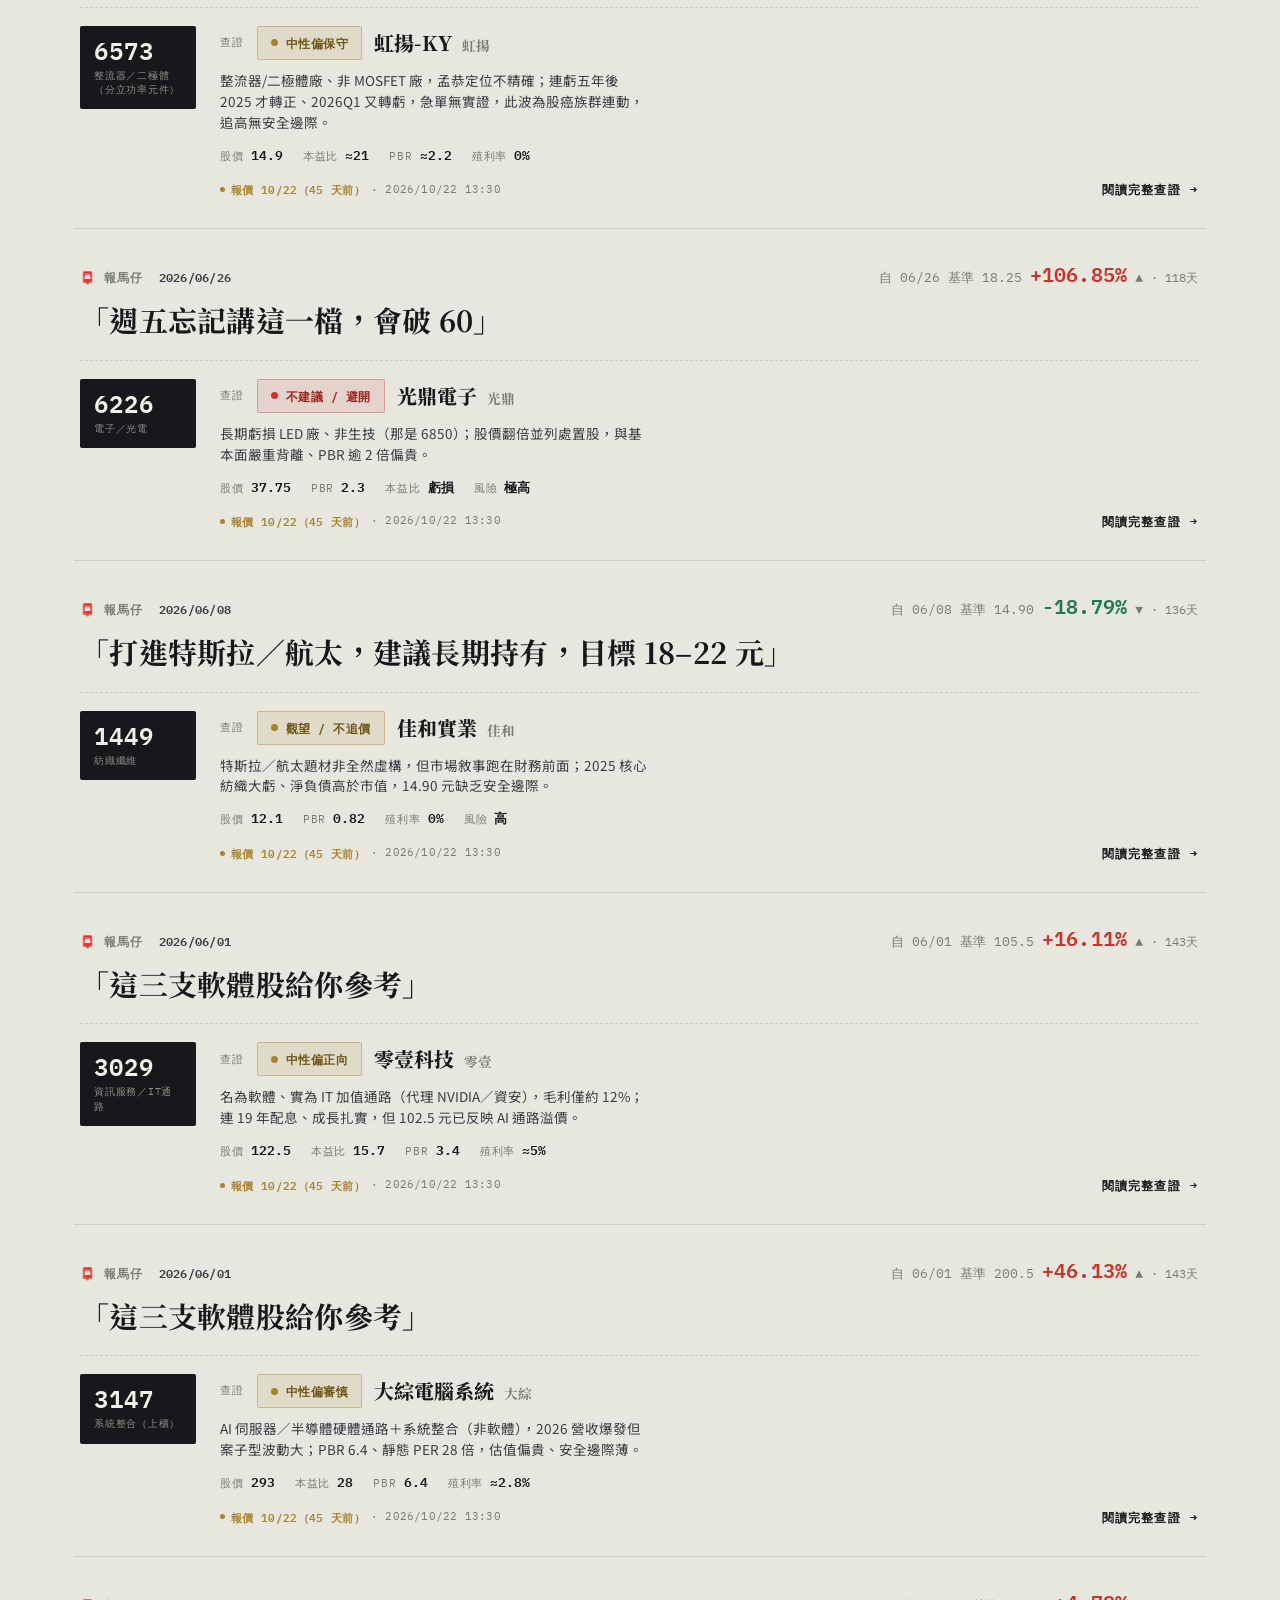
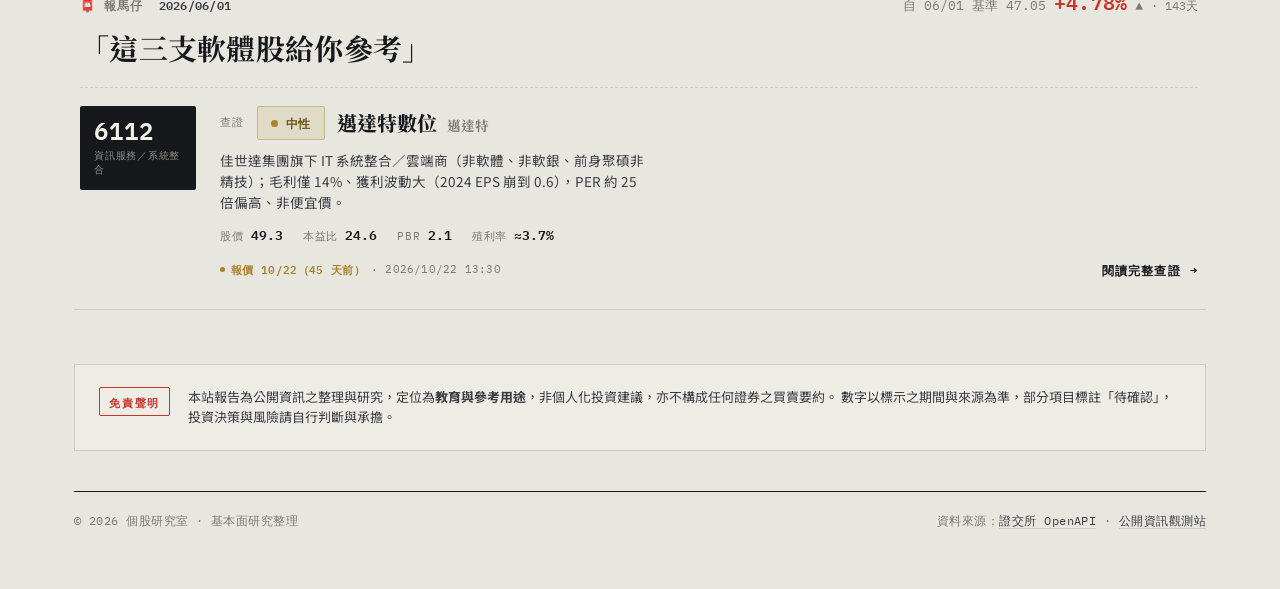
==== commit ab947d3a: "報馬頁：明牌封存區置頂（移到情報追蹤之上） 最新/進行中的封存對帳不該沉在 19 筆報告底下。事件頁的預測封存 本來就在事件列表上方，這樣兩頁一致：封存卡一律置頂。" ====
--- a/docs/index.html
+++ b/docs/index.html
@@ -51,15 +51,15 @@
       </div>
     </header>
 
+    <!-- sealed pump-tip calls (checked at deadline) — newest/live, pinned on top -->
+    <div class="slabel">明牌封存 &nbsp;·&nbsp; <b>SEALED CALLS</b></div>
+    <section class="seal-list" id="seal-list">
+      <!-- populated by app.js -->
+    </section>
+
     <!-- research files -->
     <div class="slabel">情報追蹤 &nbsp;·&nbsp; <b>TIP TRACKER</b></div>
     <section class="files" id="files">
-      <!-- populated by app.js -->
-    </section>
-
-    <!-- sealed pump-tip calls (checked at deadline) -->
-    <div class="slabel">明牌封存 &nbsp;·&nbsp; <b>SEALED CALLS</b></div>
-    <section class="seal-list" id="seal-list">
       <!-- populated by app.js -->
     </section>
 
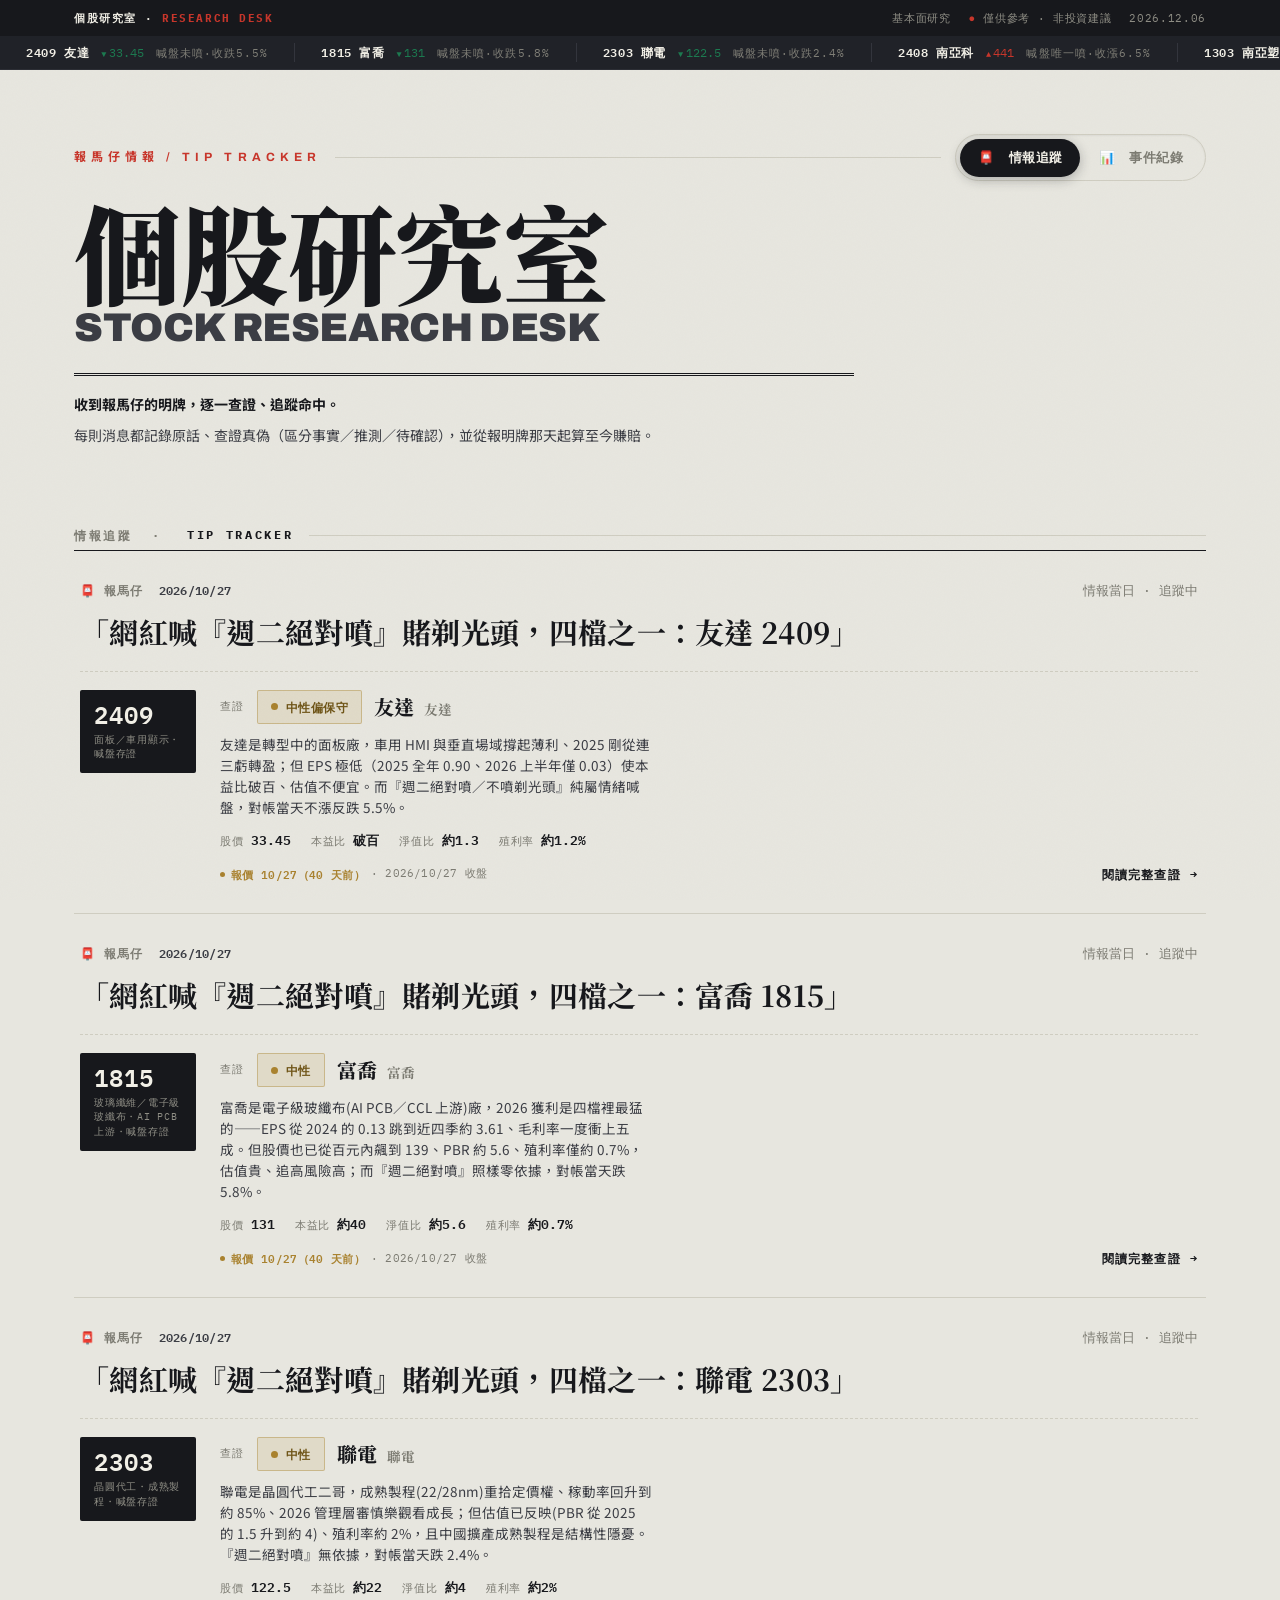
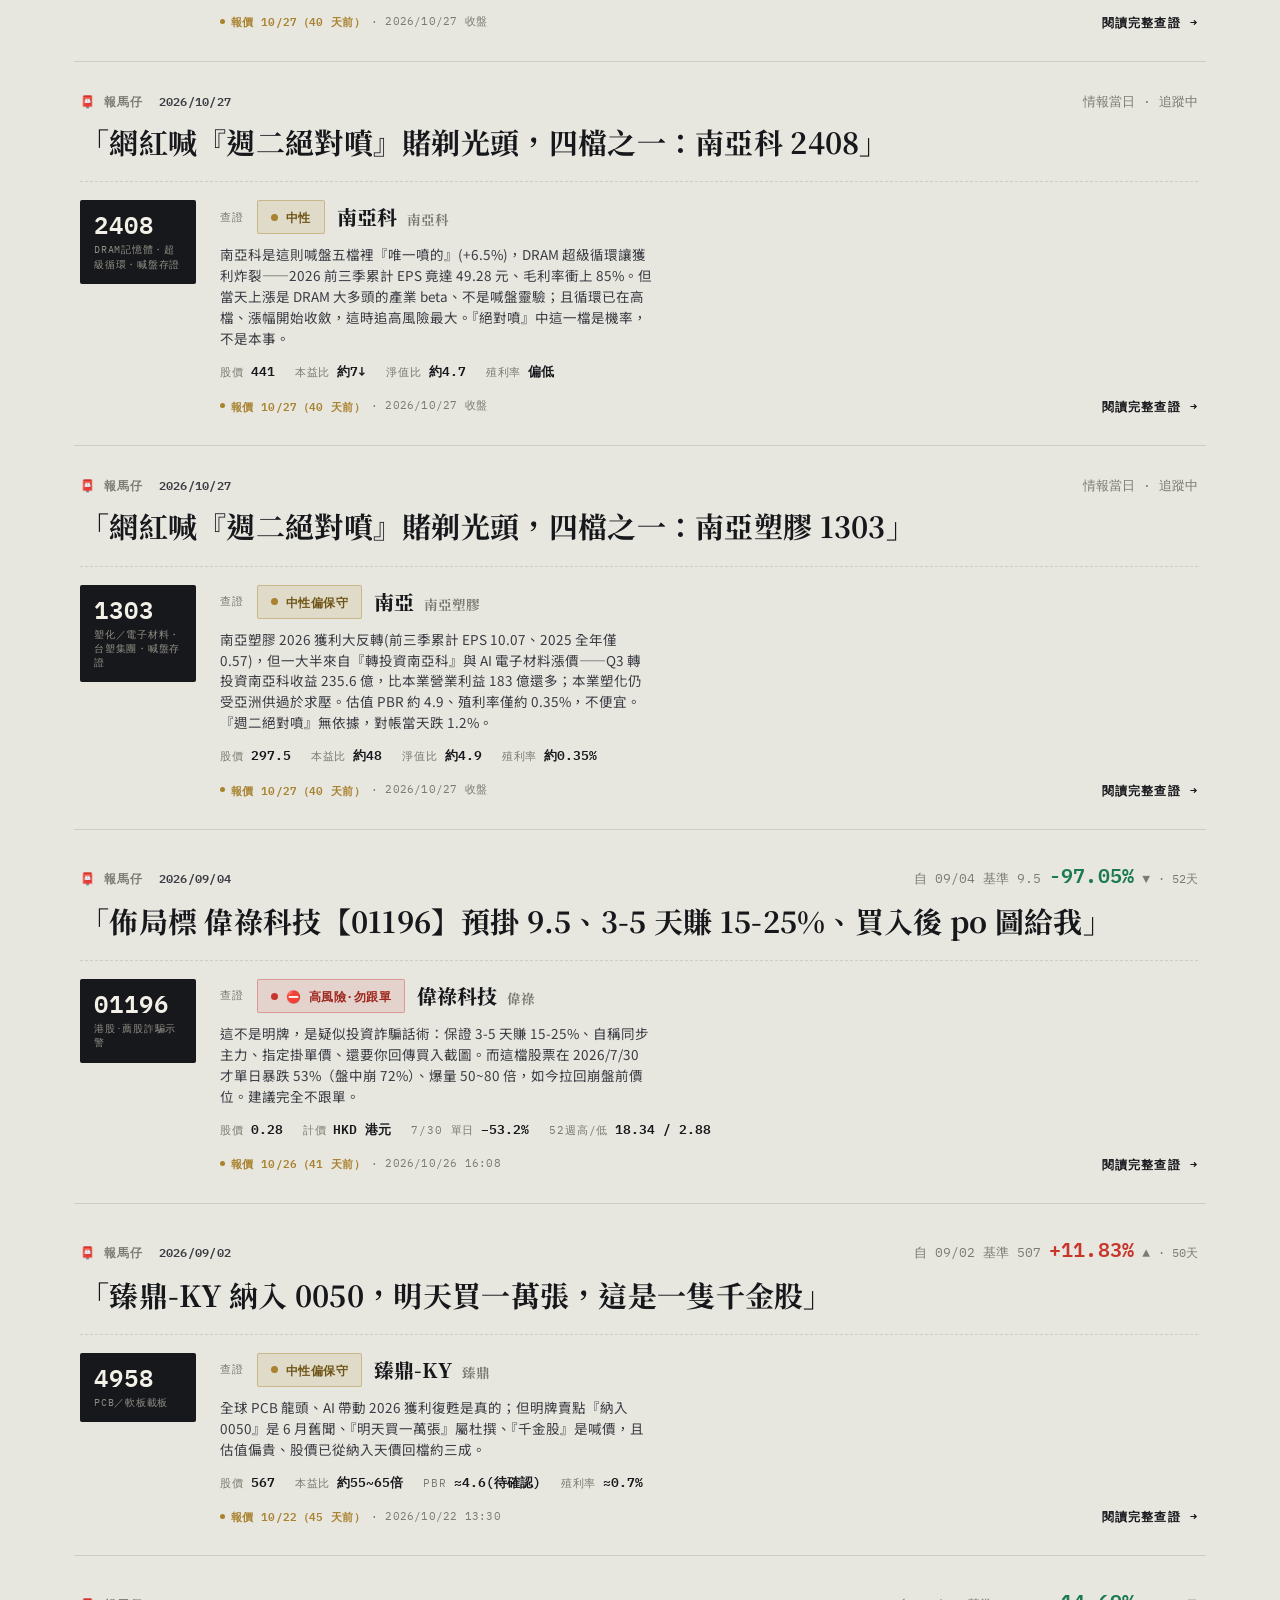
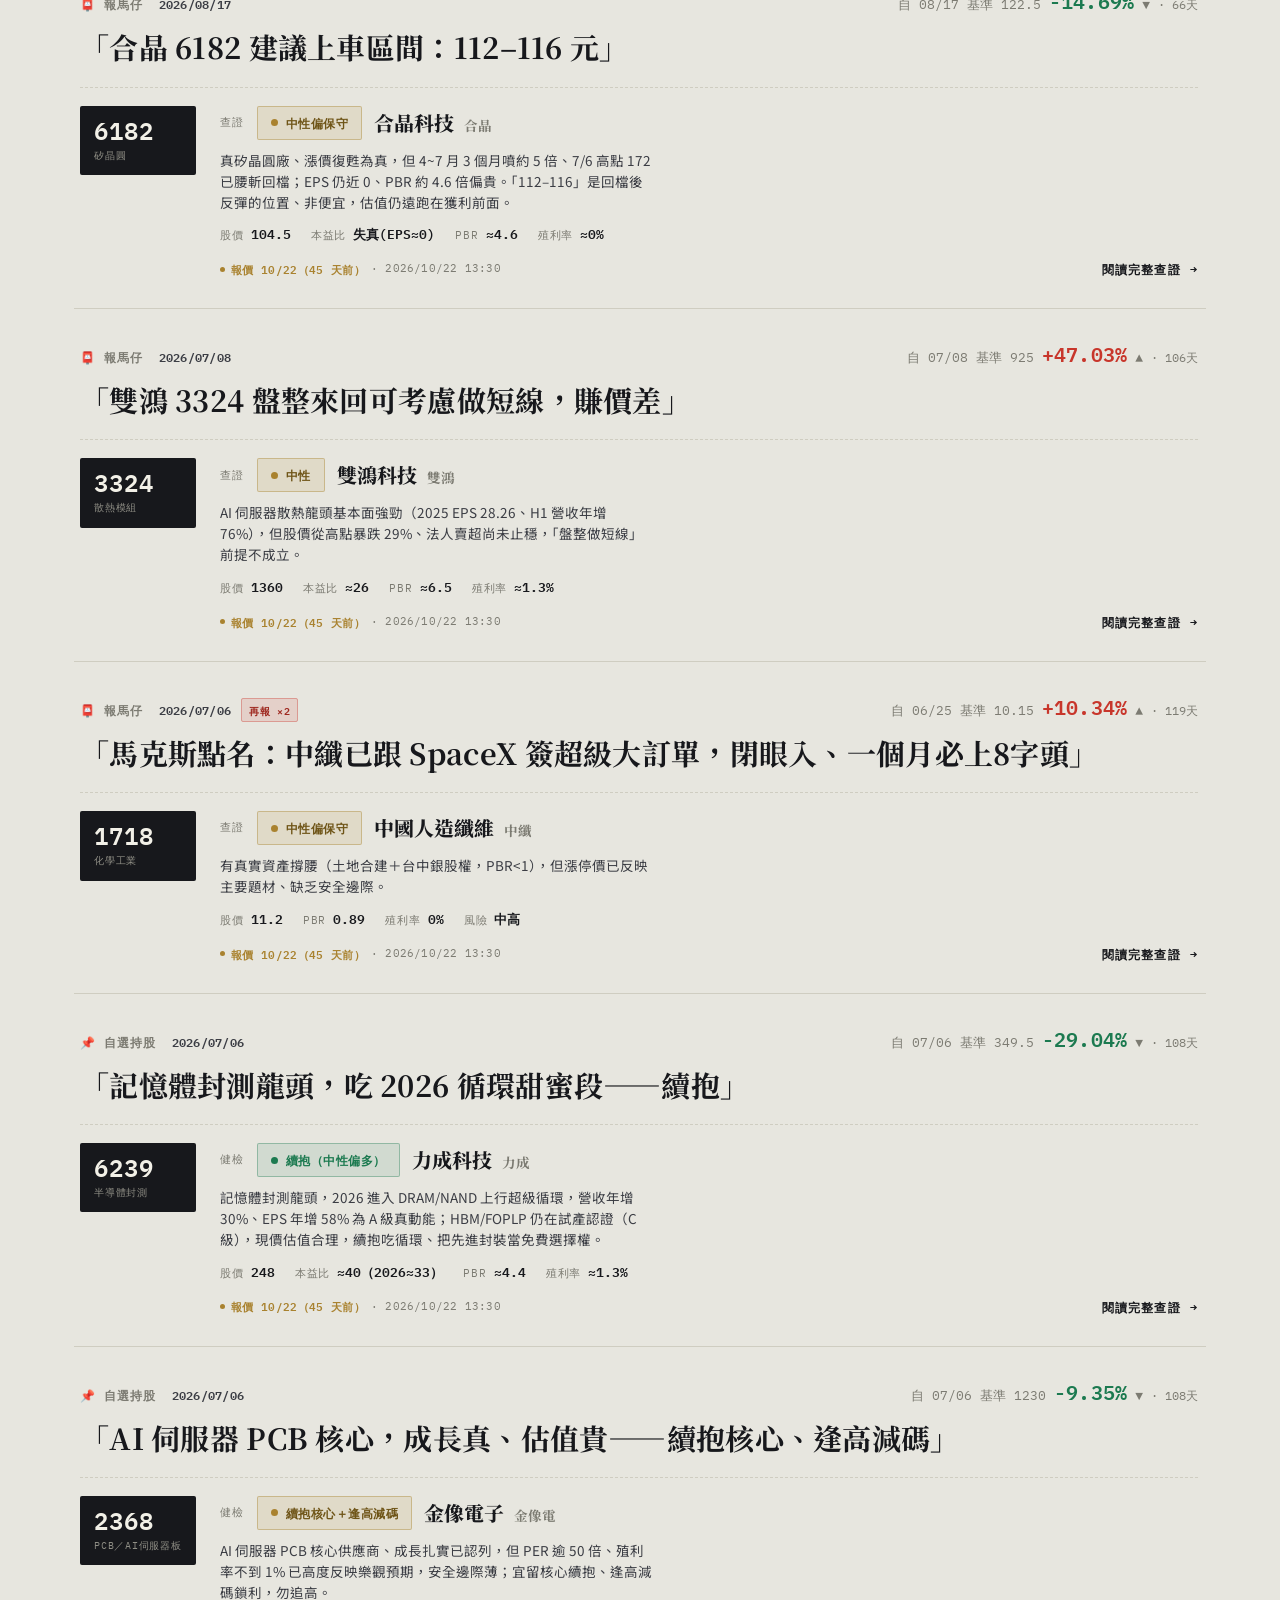
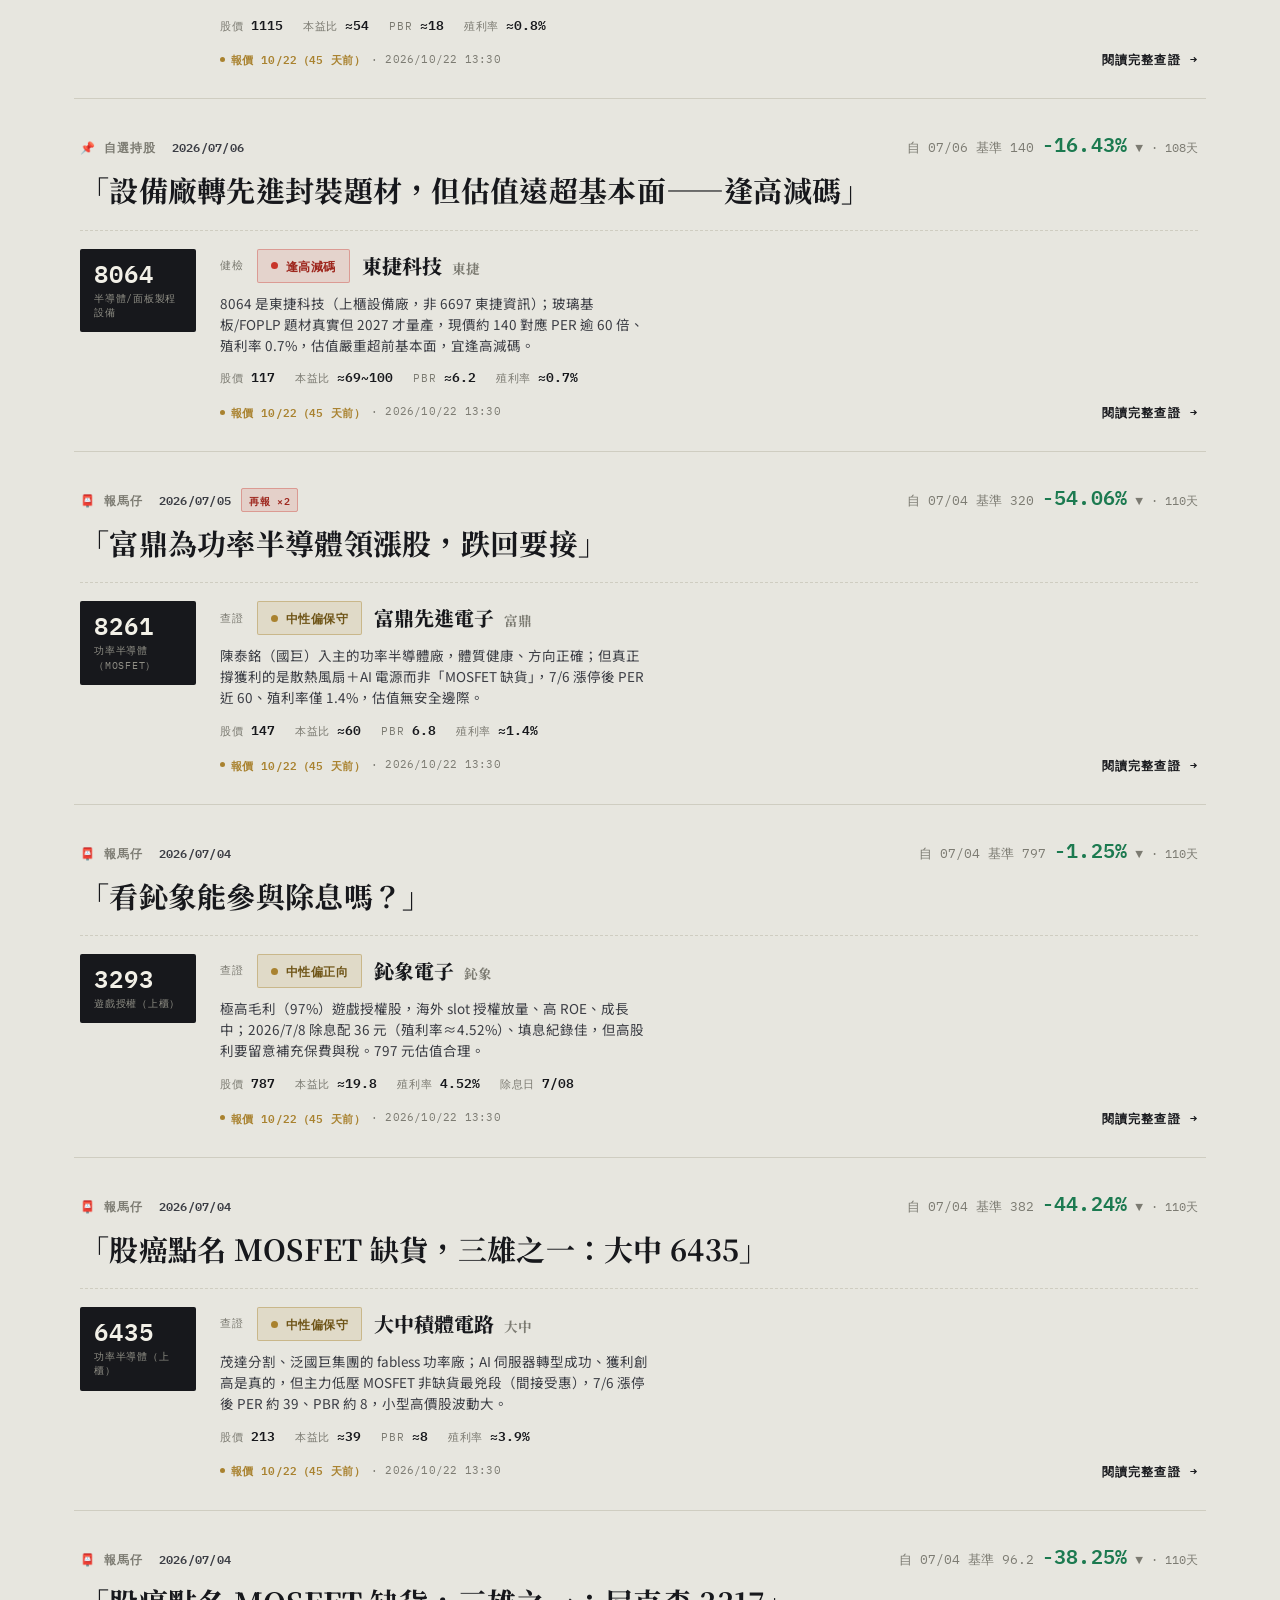
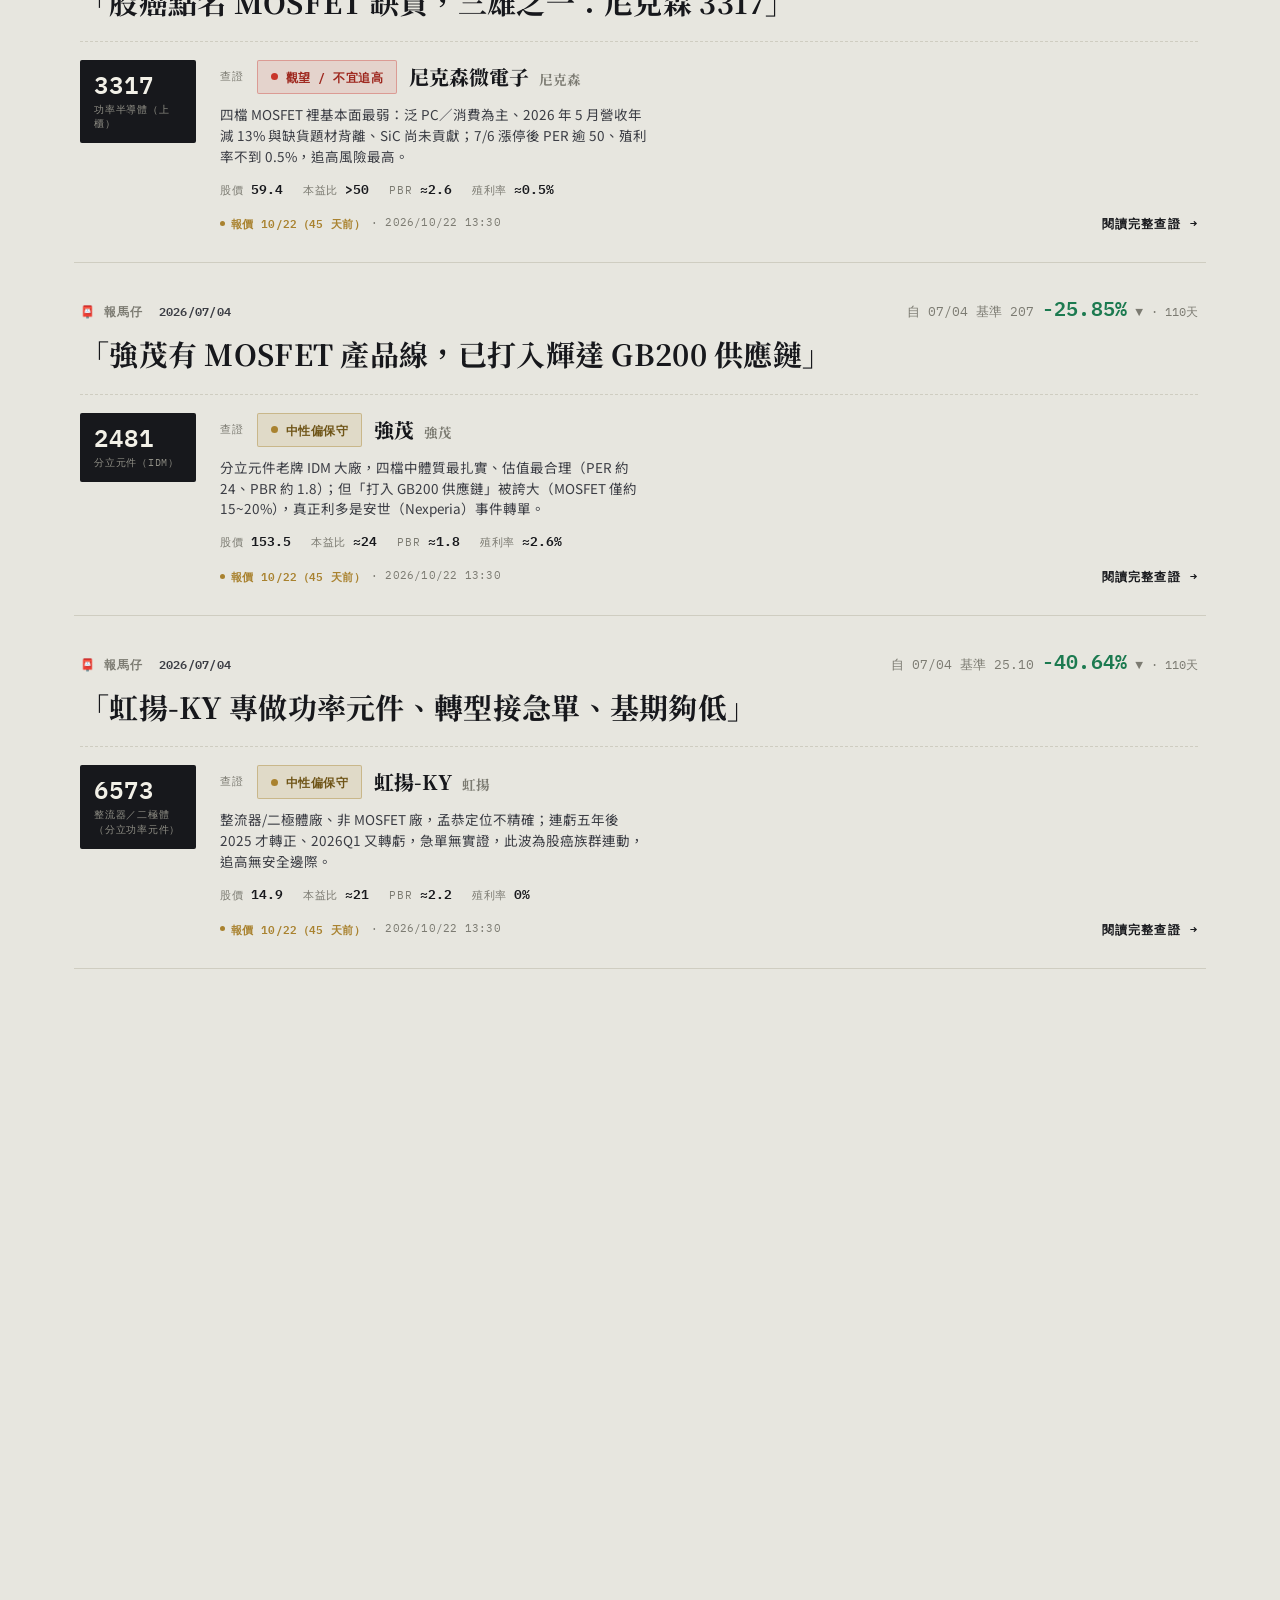
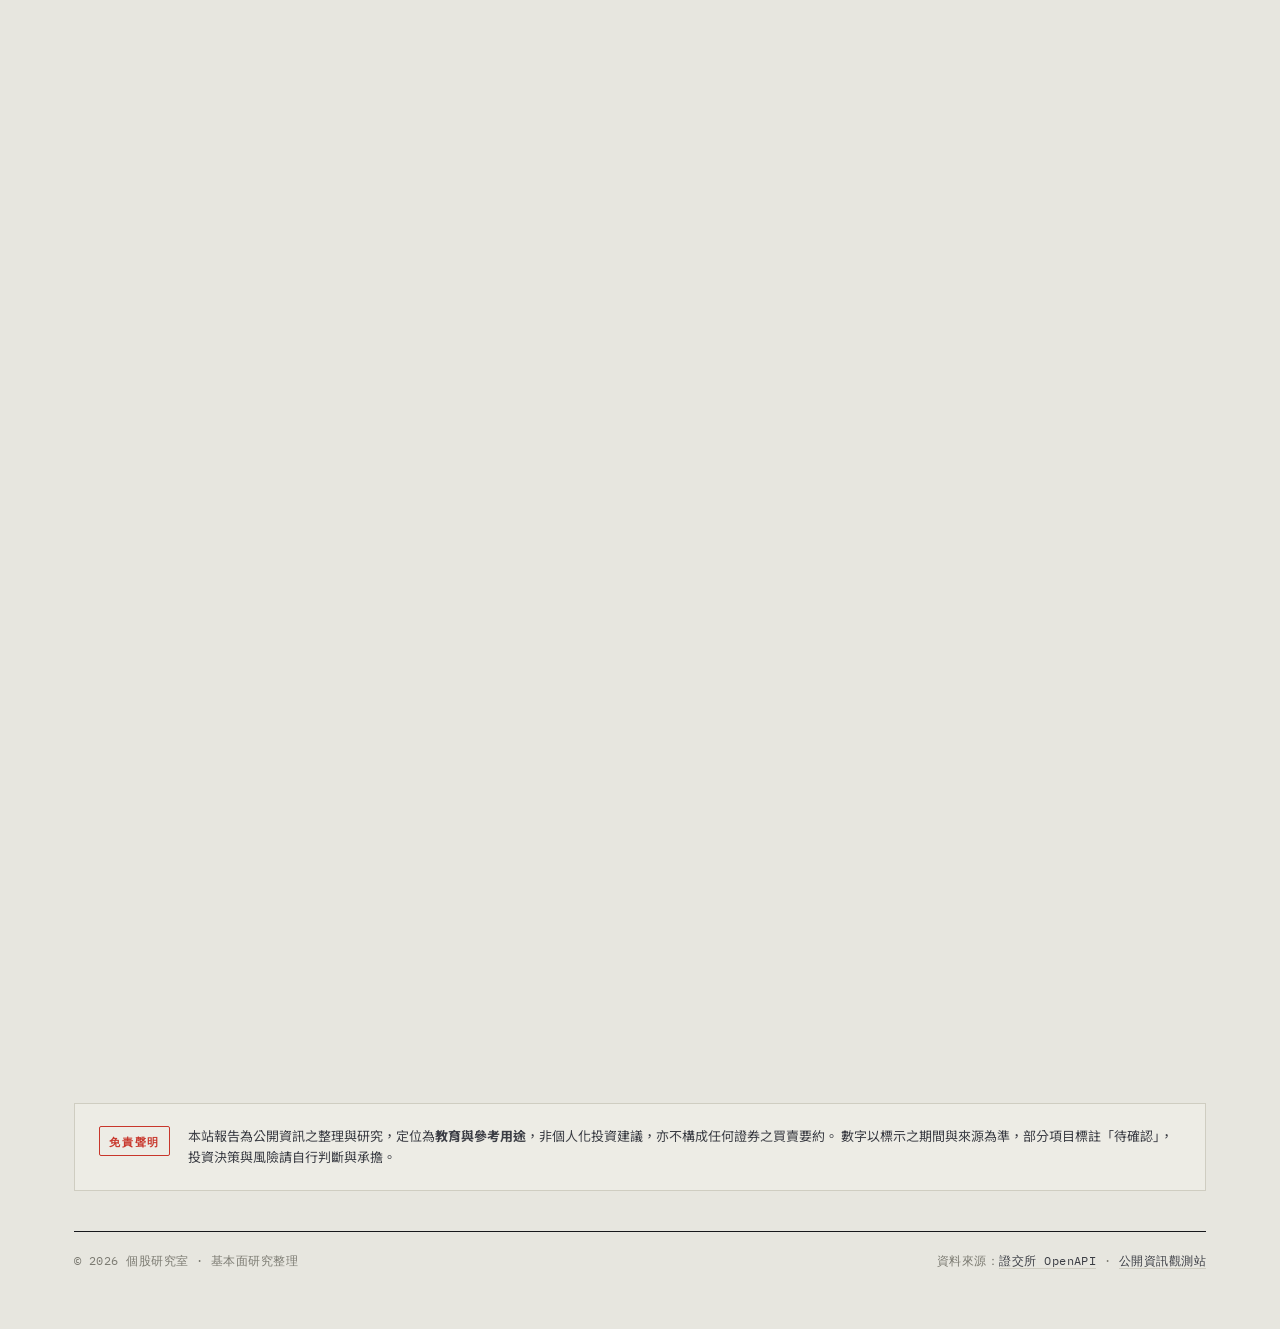
==== commit 8bc34123: "報馬頁移除喊盤對帳封存卡，回歸單純留資訊 使用者理念：報馬仔就是把情報留下來，讓 SCORECARD 與時間證明對錯， 不需要蓋章式的『對帳卡』。五檔逐檔報告已完整記錄這則喊盤。 - 移除 index" ====
--- a/docs/index.html
+++ b/docs/index.html
@@ -51,12 +51,6 @@
       </div>
     </header>
 
-    <!-- sealed pump-tip calls (checked at deadline) — newest/live, pinned on top -->
-    <div class="slabel">明牌封存 &nbsp;·&nbsp; <b>SEALED CALLS</b></div>
-    <section class="seal-list" id="seal-list">
-      <!-- populated by app.js -->
-    </section>
-
     <!-- research files -->
     <div class="slabel">情報追蹤 &nbsp;·&nbsp; <b>TIP TRACKER</b></div>
     <section class="files" id="files">
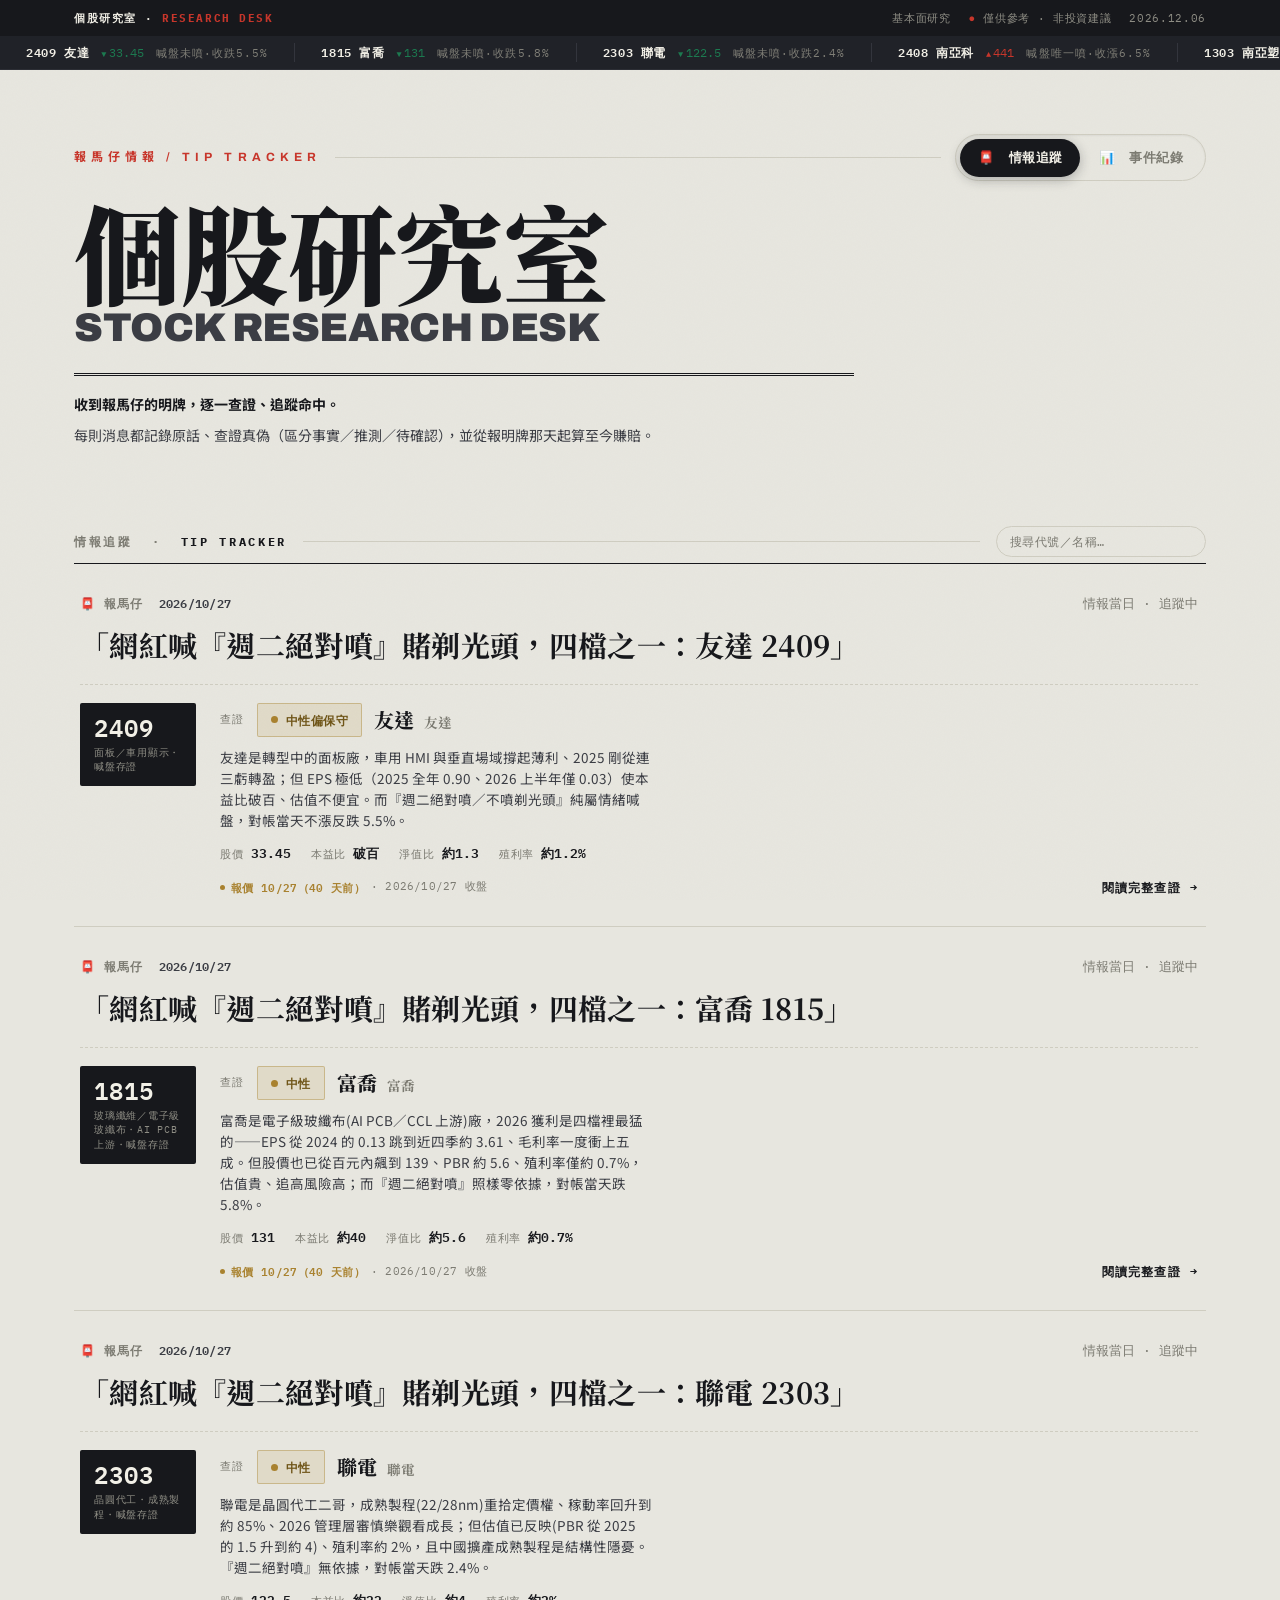
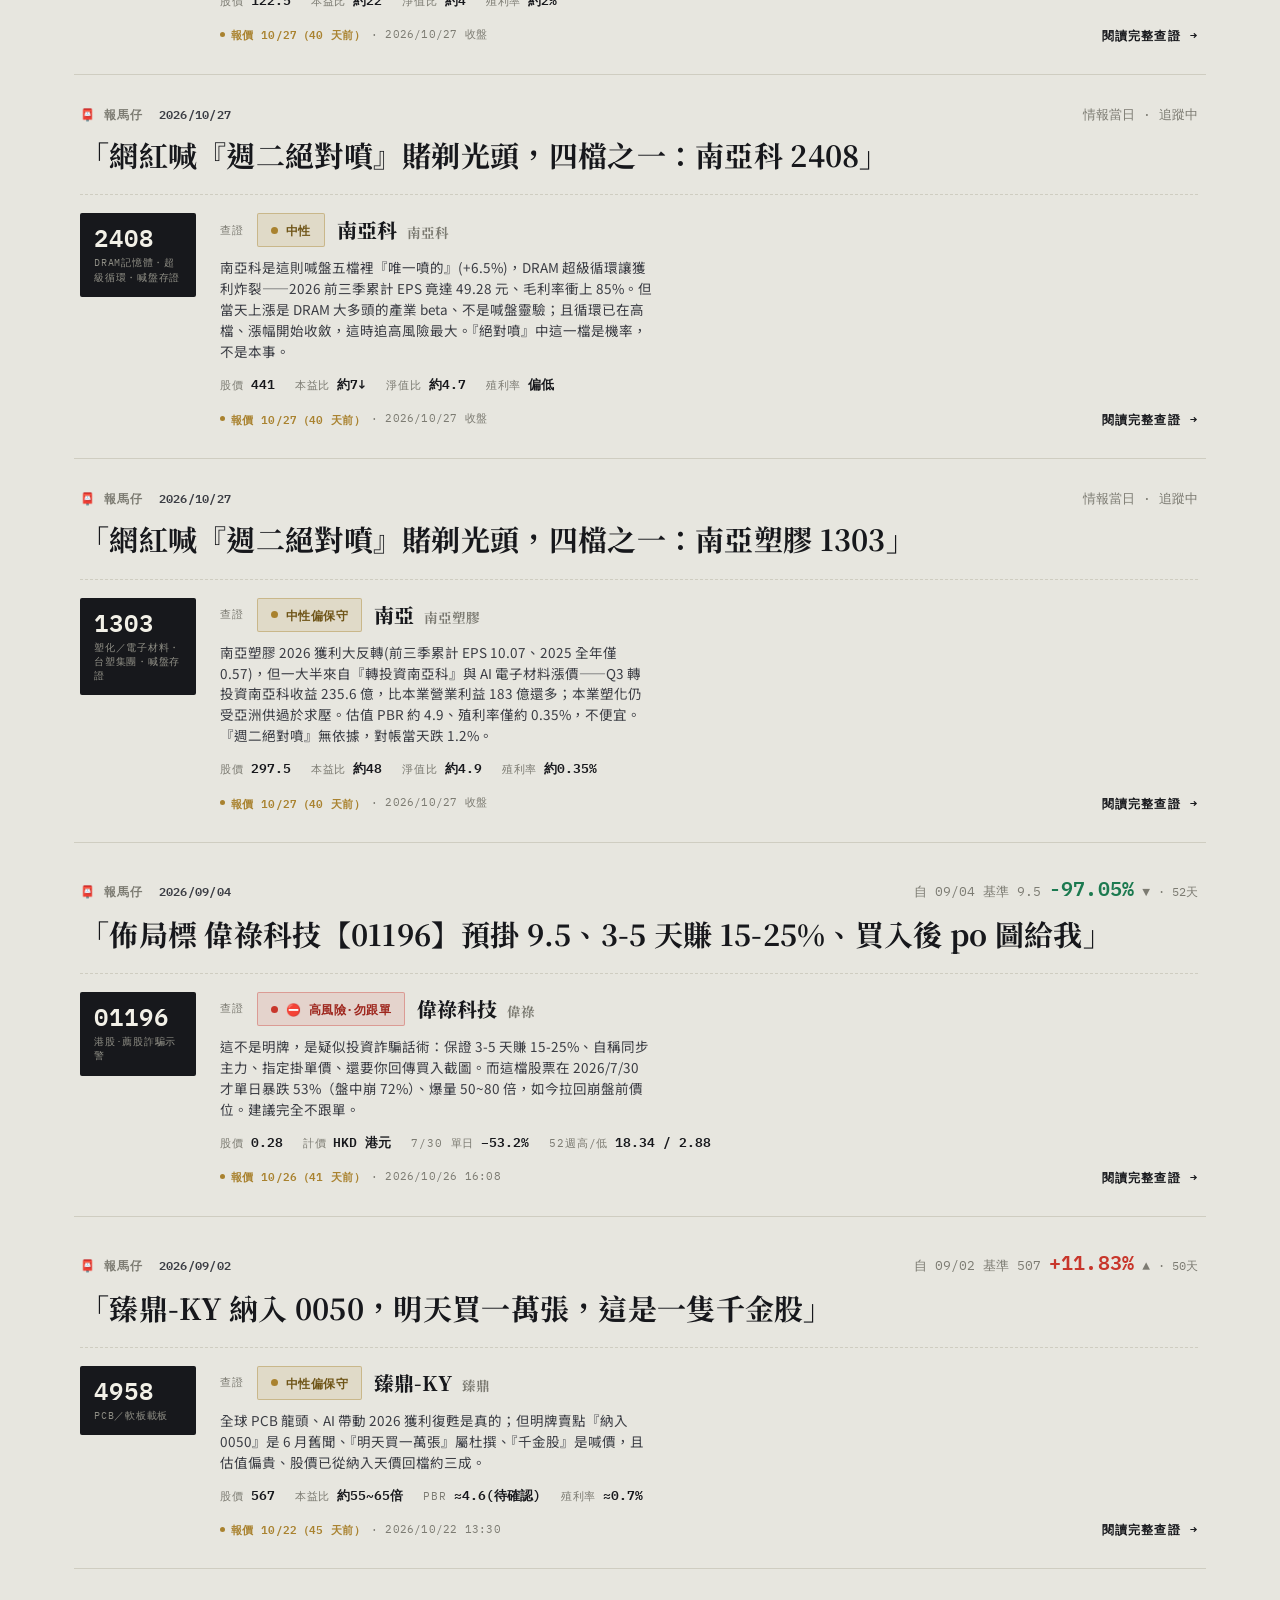
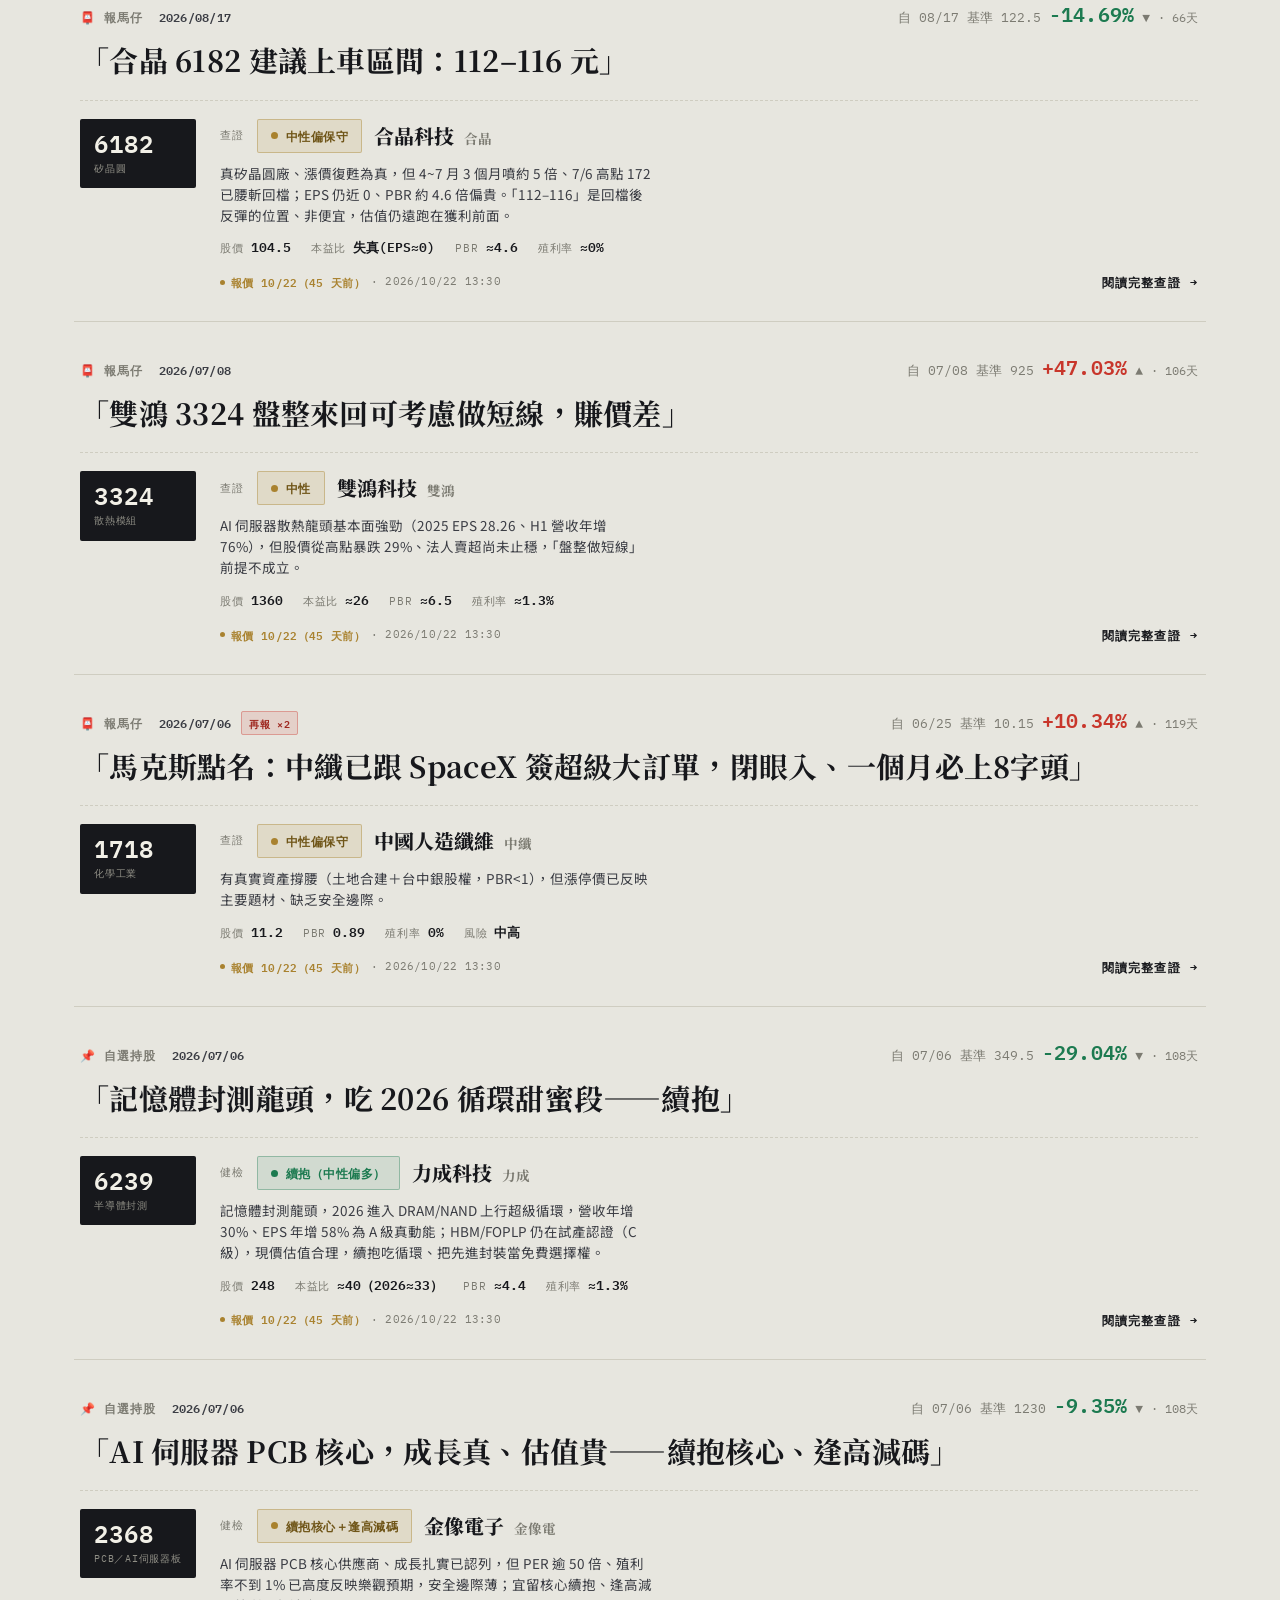
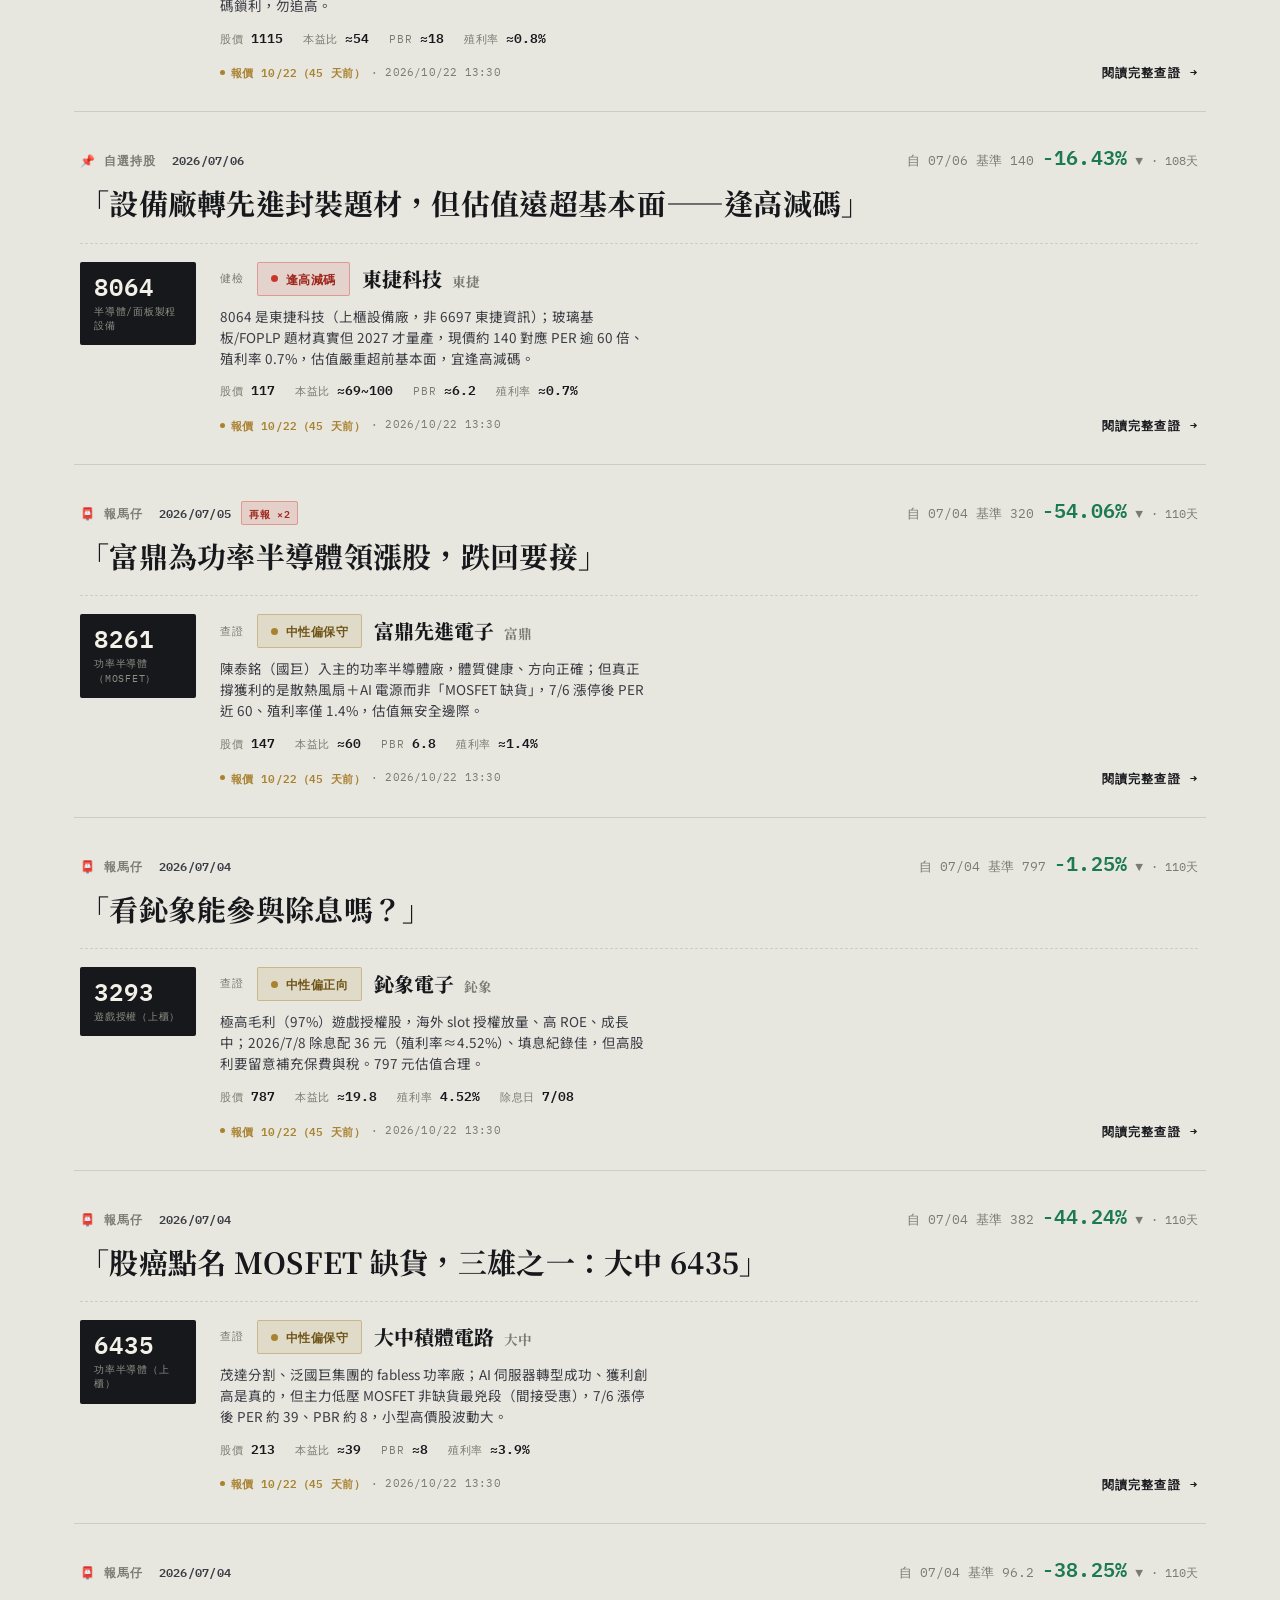
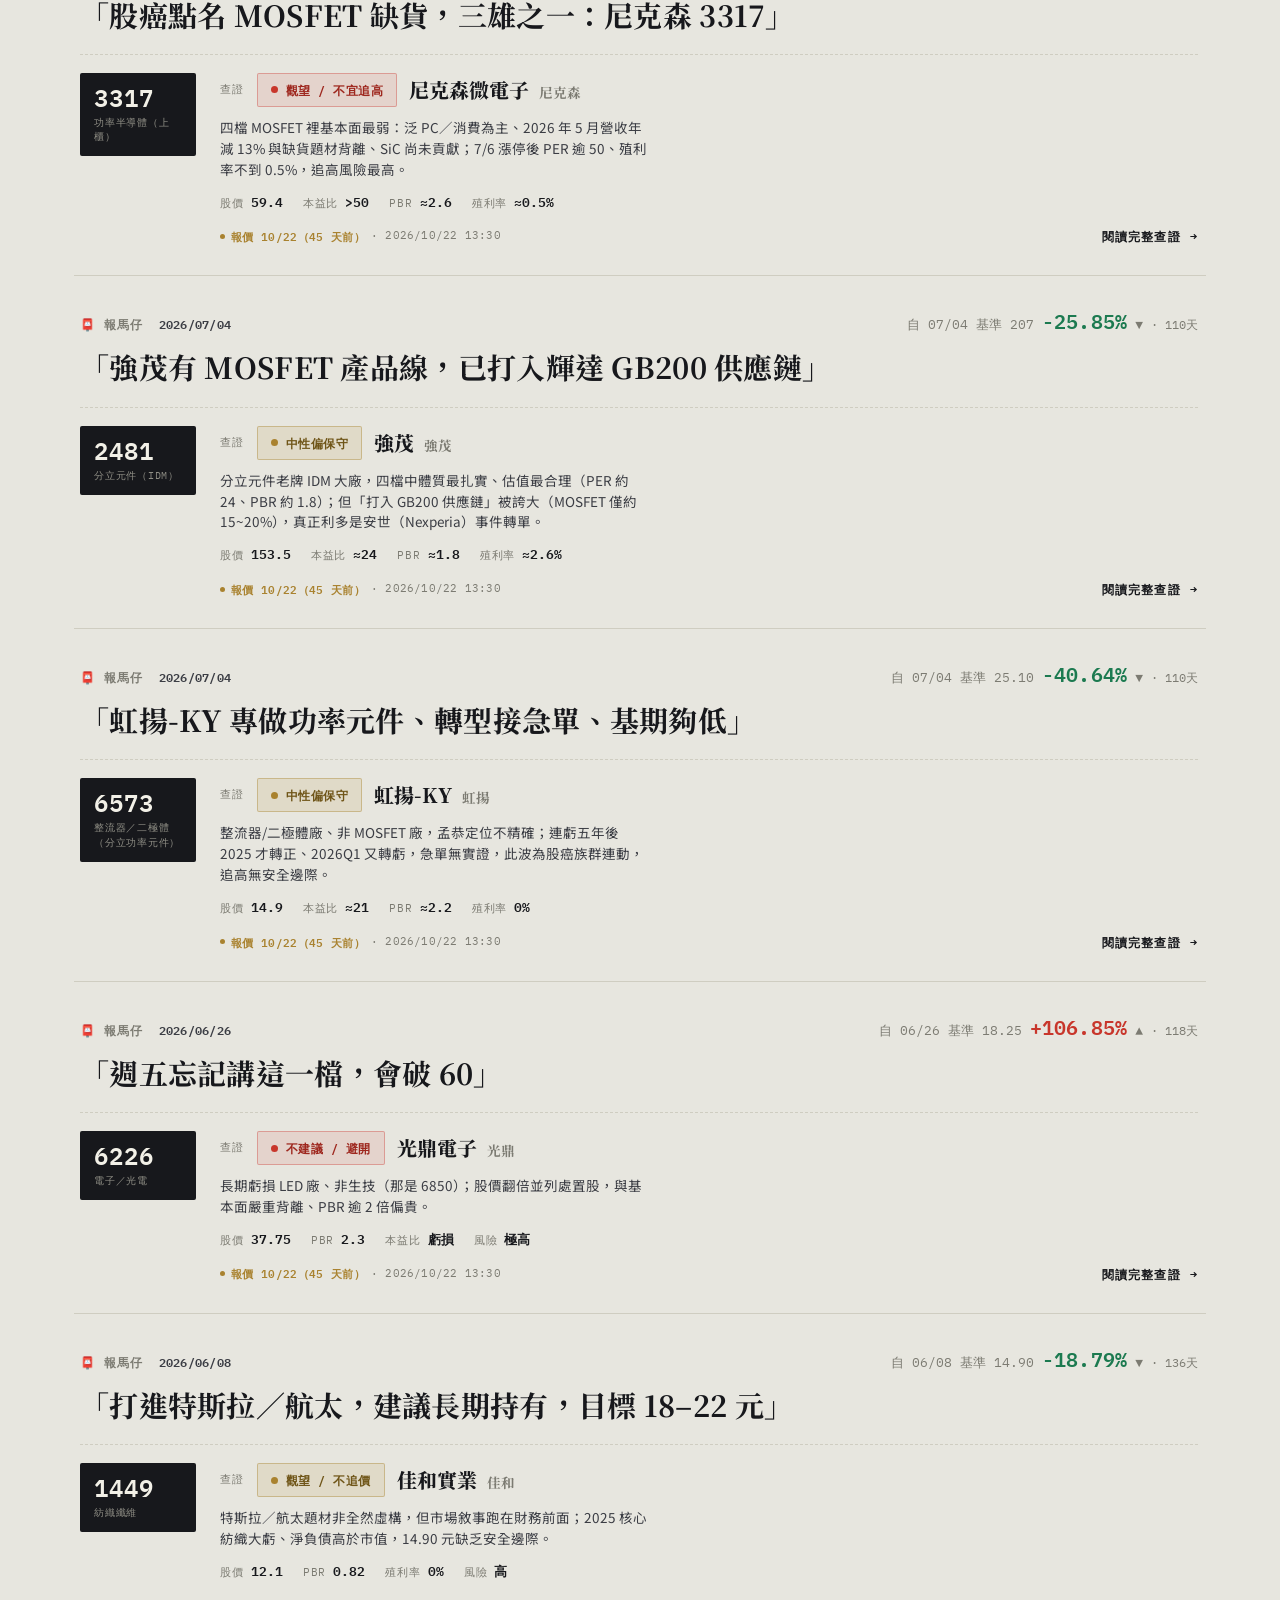
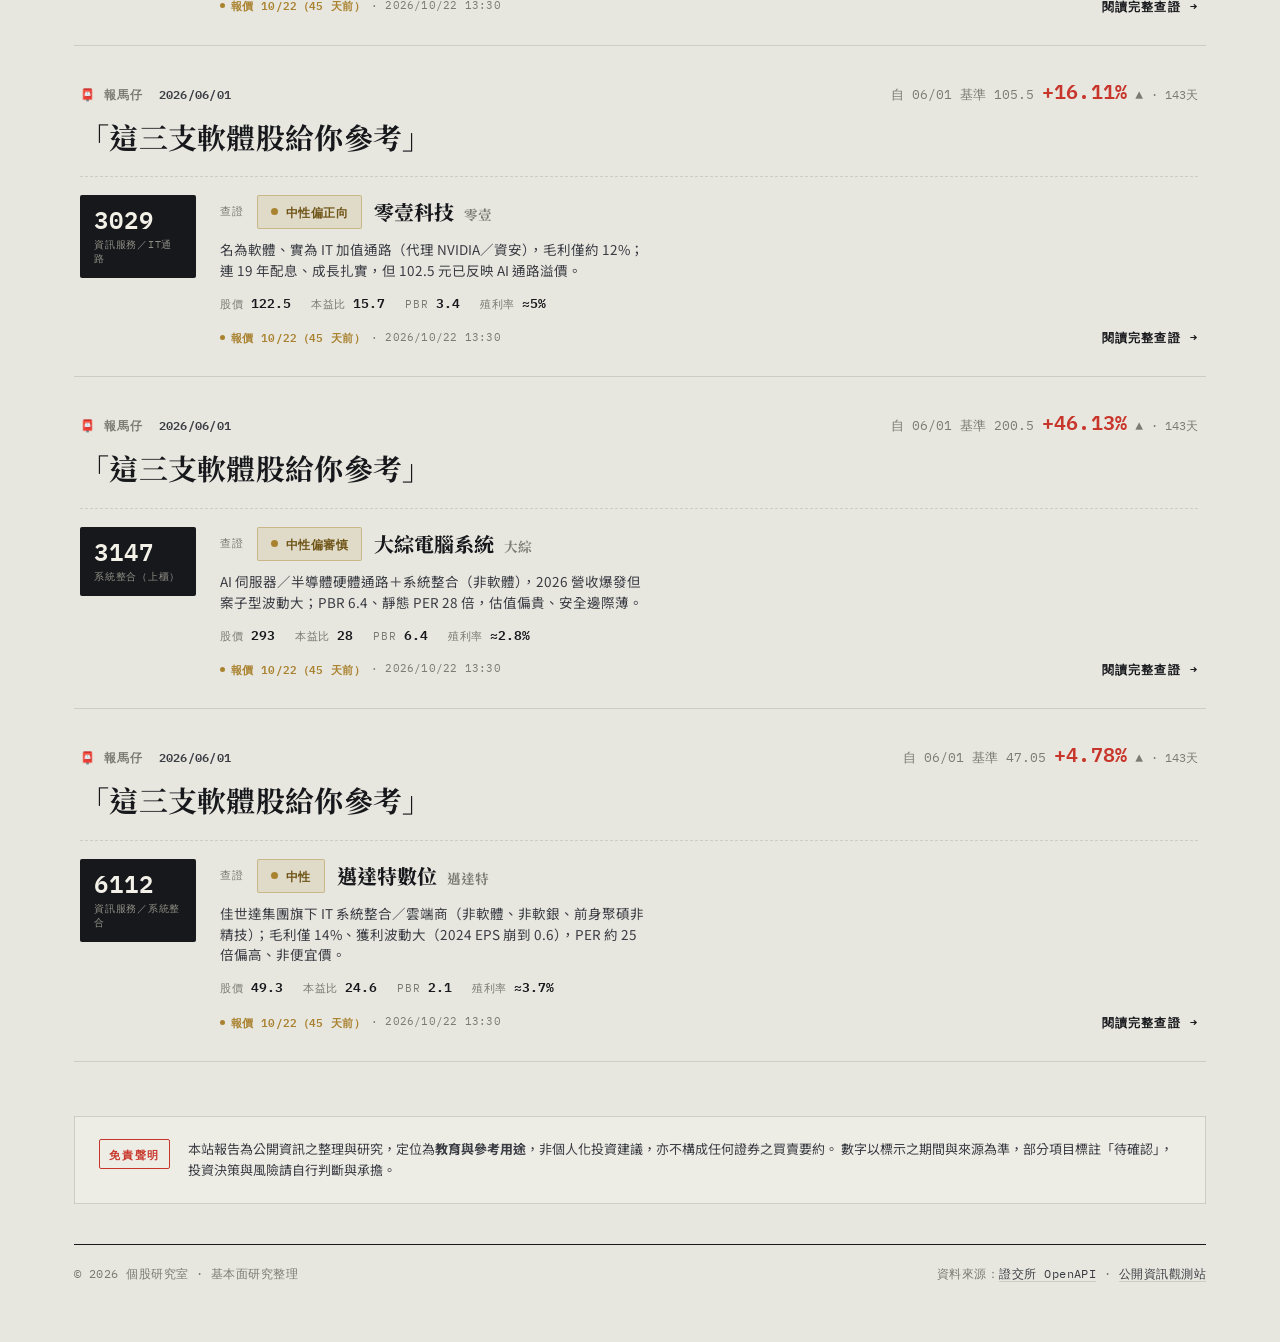
==== commit f4f61d36: "報馬頁加快速搜尋：即時過濾個股＋查無獨立報告時指出內文提到處 需求：快速看有沒有分析過某檔、快速找到之前的分析，盡量不動排版。 - 搜尋框內嵌『情報追蹤』標題列右側，桌機不佔額外高度、手機整行 - 即" ====
--- a/docs/index.html
+++ b/docs/index.html
@@ -52,7 +52,12 @@
     </header>
 
     <!-- research files -->
-    <div class="slabel">情報追蹤 &nbsp;·&nbsp; <b>TIP TRACKER</b></div>
+    <div class="slabel slabel--search">
+      <span class="slabel__t">情報追蹤 &nbsp;·&nbsp; <b>TIP TRACKER</b></span>
+      <span class="slabel__rule" aria-hidden="true"></span>
+      <input type="search" id="file-search" class="file-search" placeholder="搜尋代號／名稱…" autocomplete="off" aria-label="搜尋已分析個股">
+    </div>
+    <p id="file-empty" class="file-empty" hidden></p>
     <section class="files" id="files">
       <!-- populated by app.js -->
     </section>
--- a/docs/assets/style.css
+++ b/docs/assets/style.css
@@ -152,6 +152,35 @@
 }
 .slabel::after { content: ""; height: 1px; flex: 1; background: var(--line); }
 .slabel b { color: var(--ink); }
+
+/* 情報追蹤標題列的快速搜尋（內嵌右側，桌機不佔額外高度） */
+.slabel--search::after { display: none; }
+.slabel__t { flex: 0 0 auto; }
+.slabel__rule { height: 1px; flex: 1; background: var(--line); }
+.file-search {
+  flex: 0 0 auto; width: 210px; max-width: 46vw;
+  font-family: var(--mono); font-size: 12px; letter-spacing: .04em;
+  text-transform: none; color: var(--ink); background: transparent;
+  border: 1px solid var(--line); border-radius: 999px; padding: 7px 13px;
+  transition: border-color .25s var(--ease);
+}
+.file-search::placeholder { color: var(--muted); letter-spacing: .04em; }
+.file-search:focus { outline: none; border-color: var(--ink); }
+.file-search::-webkit-search-cancel-button { cursor: pointer; }
+
+.file-empty {
+  font-family: var(--mono); font-size: 13px; line-height: 1.75;
+  color: var(--muted); letter-spacing: .02em; padding: 16px 6px 2px;
+}
+.file-empty a { color: var(--ink); text-decoration: underline; text-underline-offset: 3px; }
+.file-empty a:hover { opacity: .7; }
+
+@media (max-width: 620px) {
+  .slabel--search { flex-wrap: wrap; gap: 10px 0; }
+  .slabel__t { flex: 1 1 100%; }
+  .slabel__rule { display: none; }
+  .file-search { flex: 1 1 100%; width: 100%; max-width: none; }
+}
 
 /* =========================================================
    RESEARCH FILE ROWS (index)
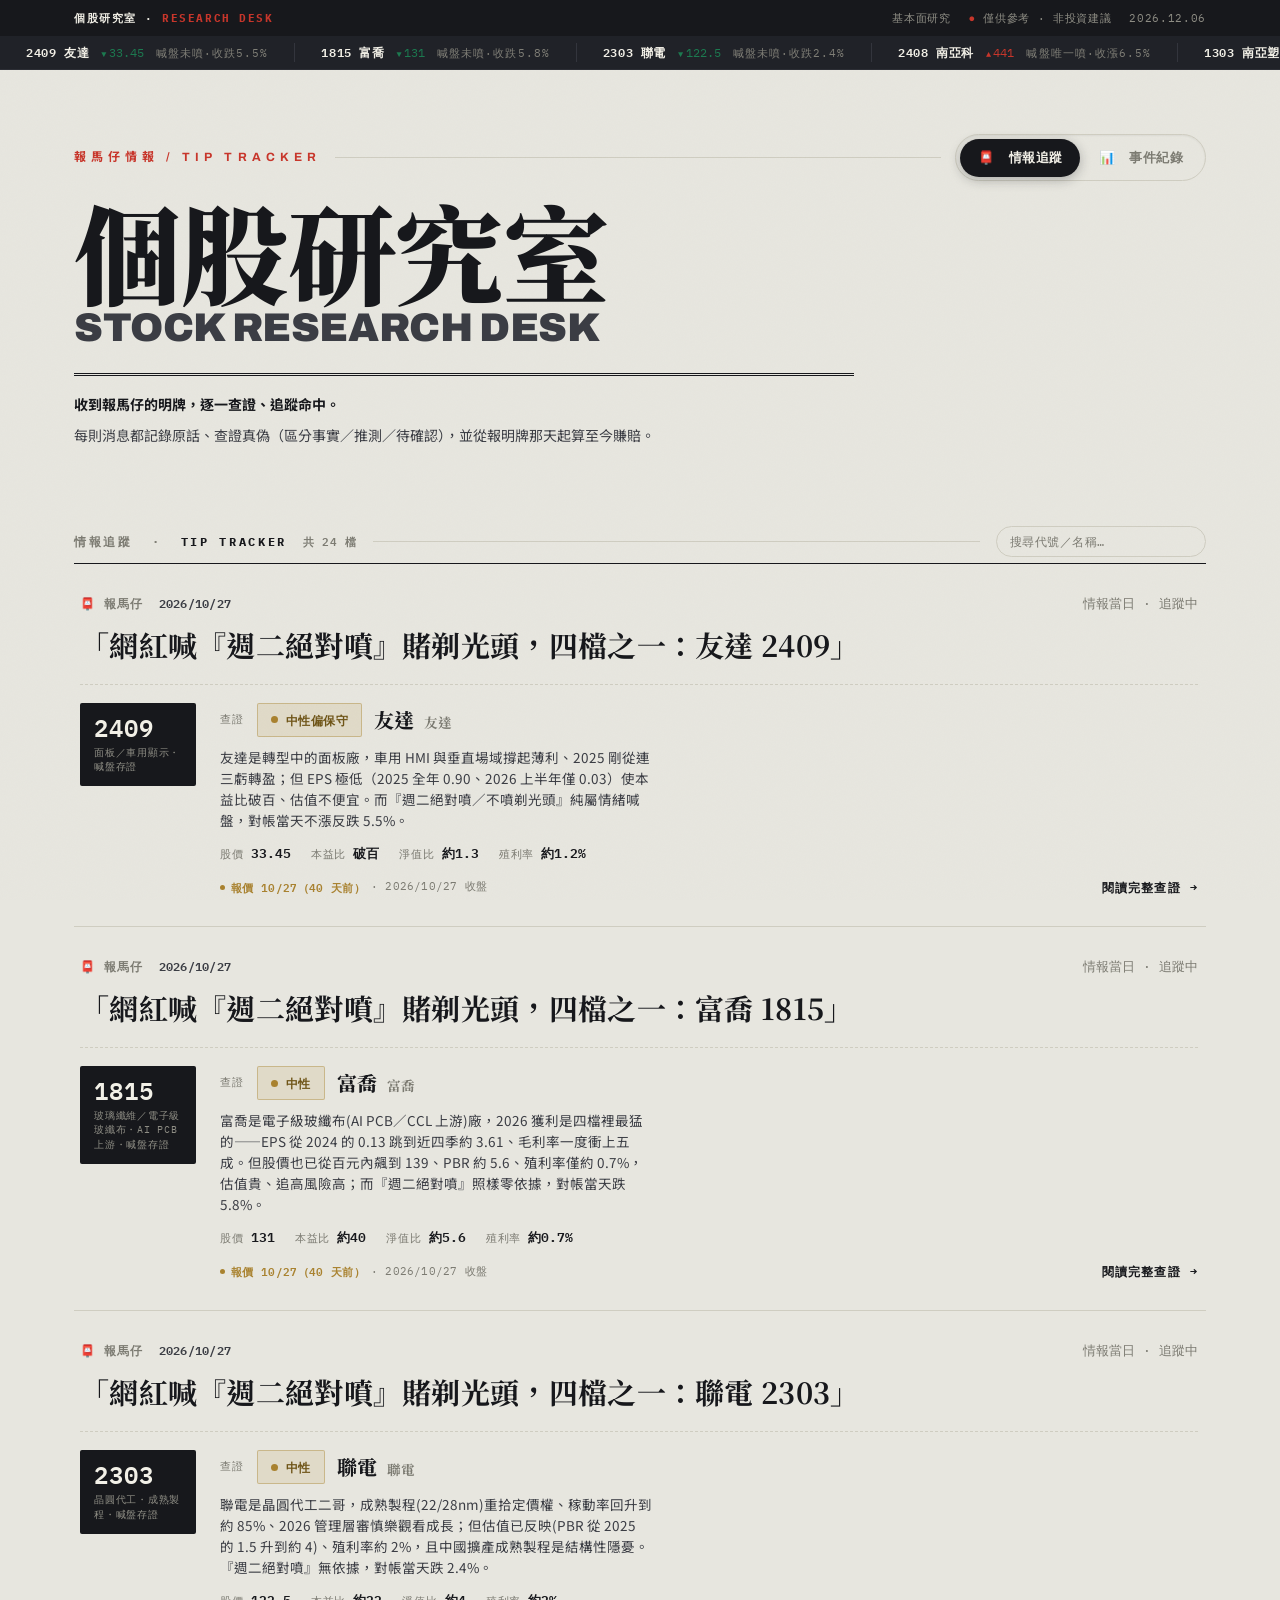
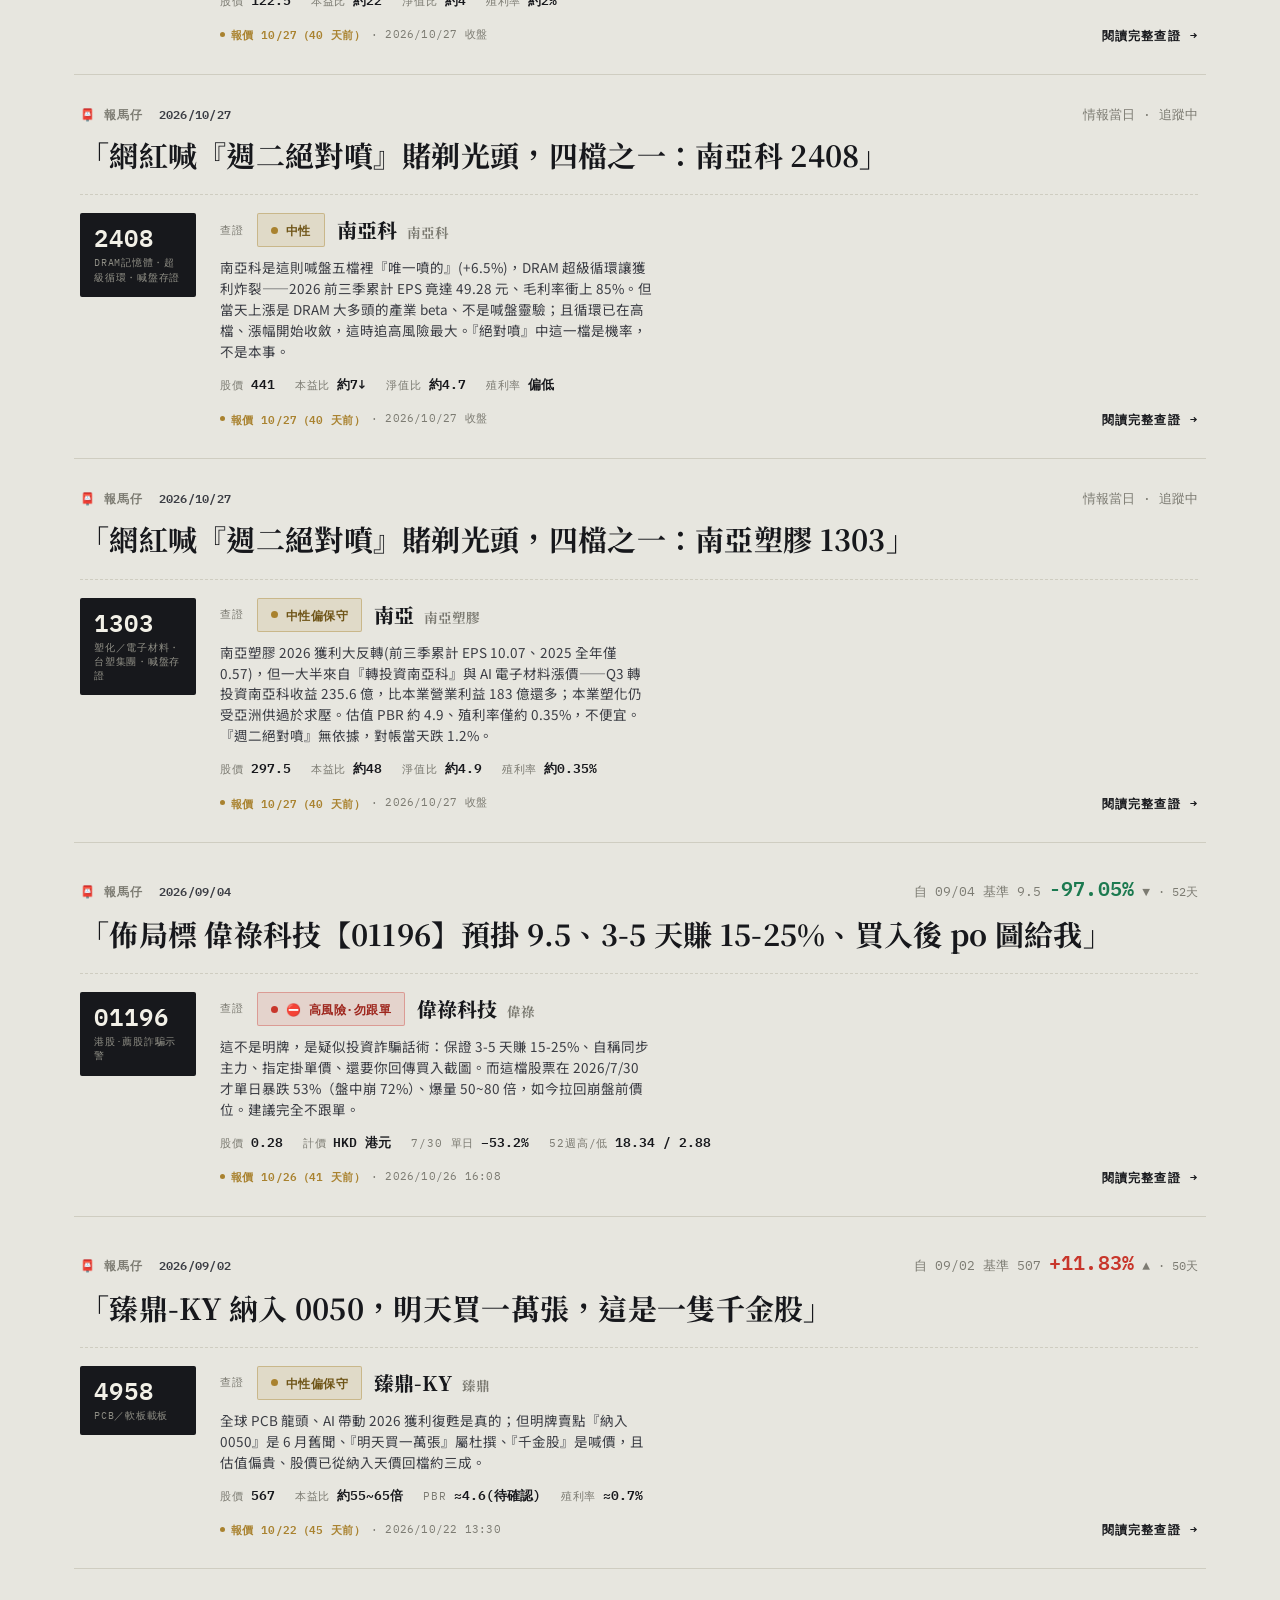
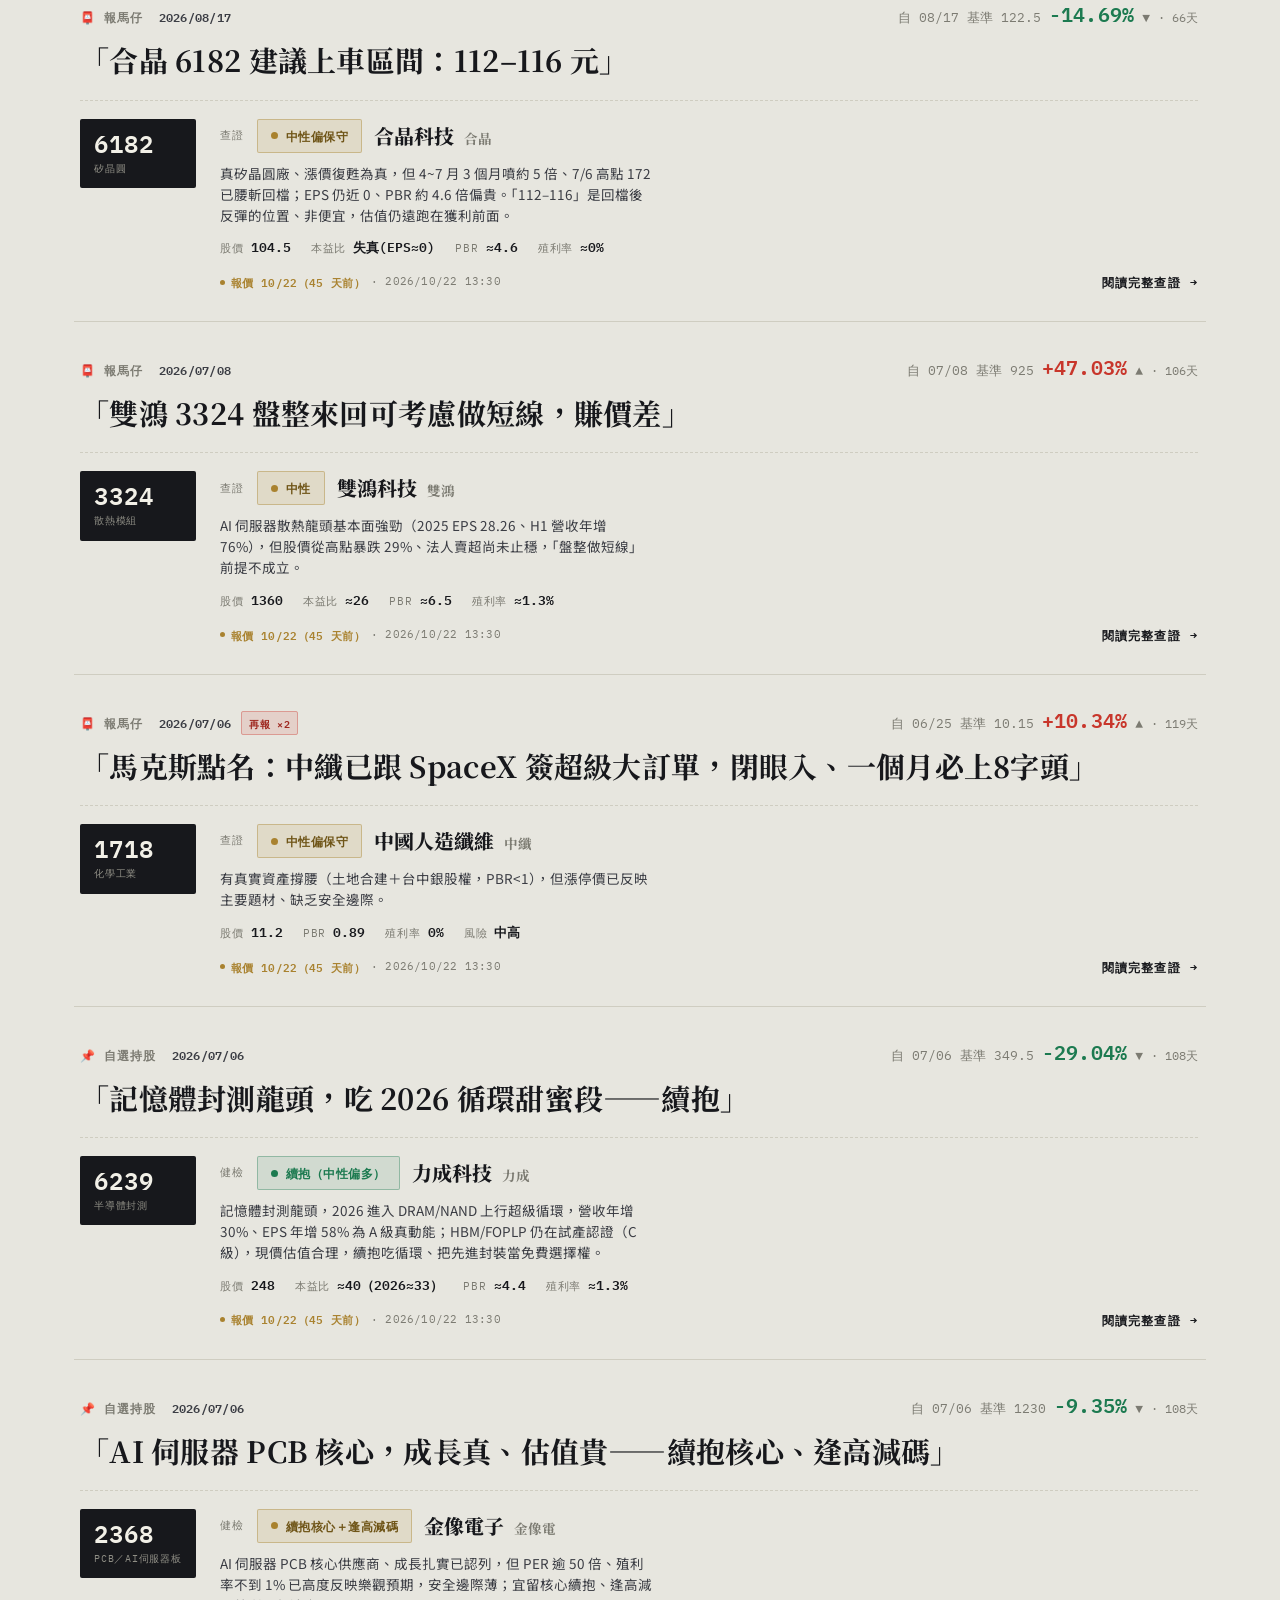
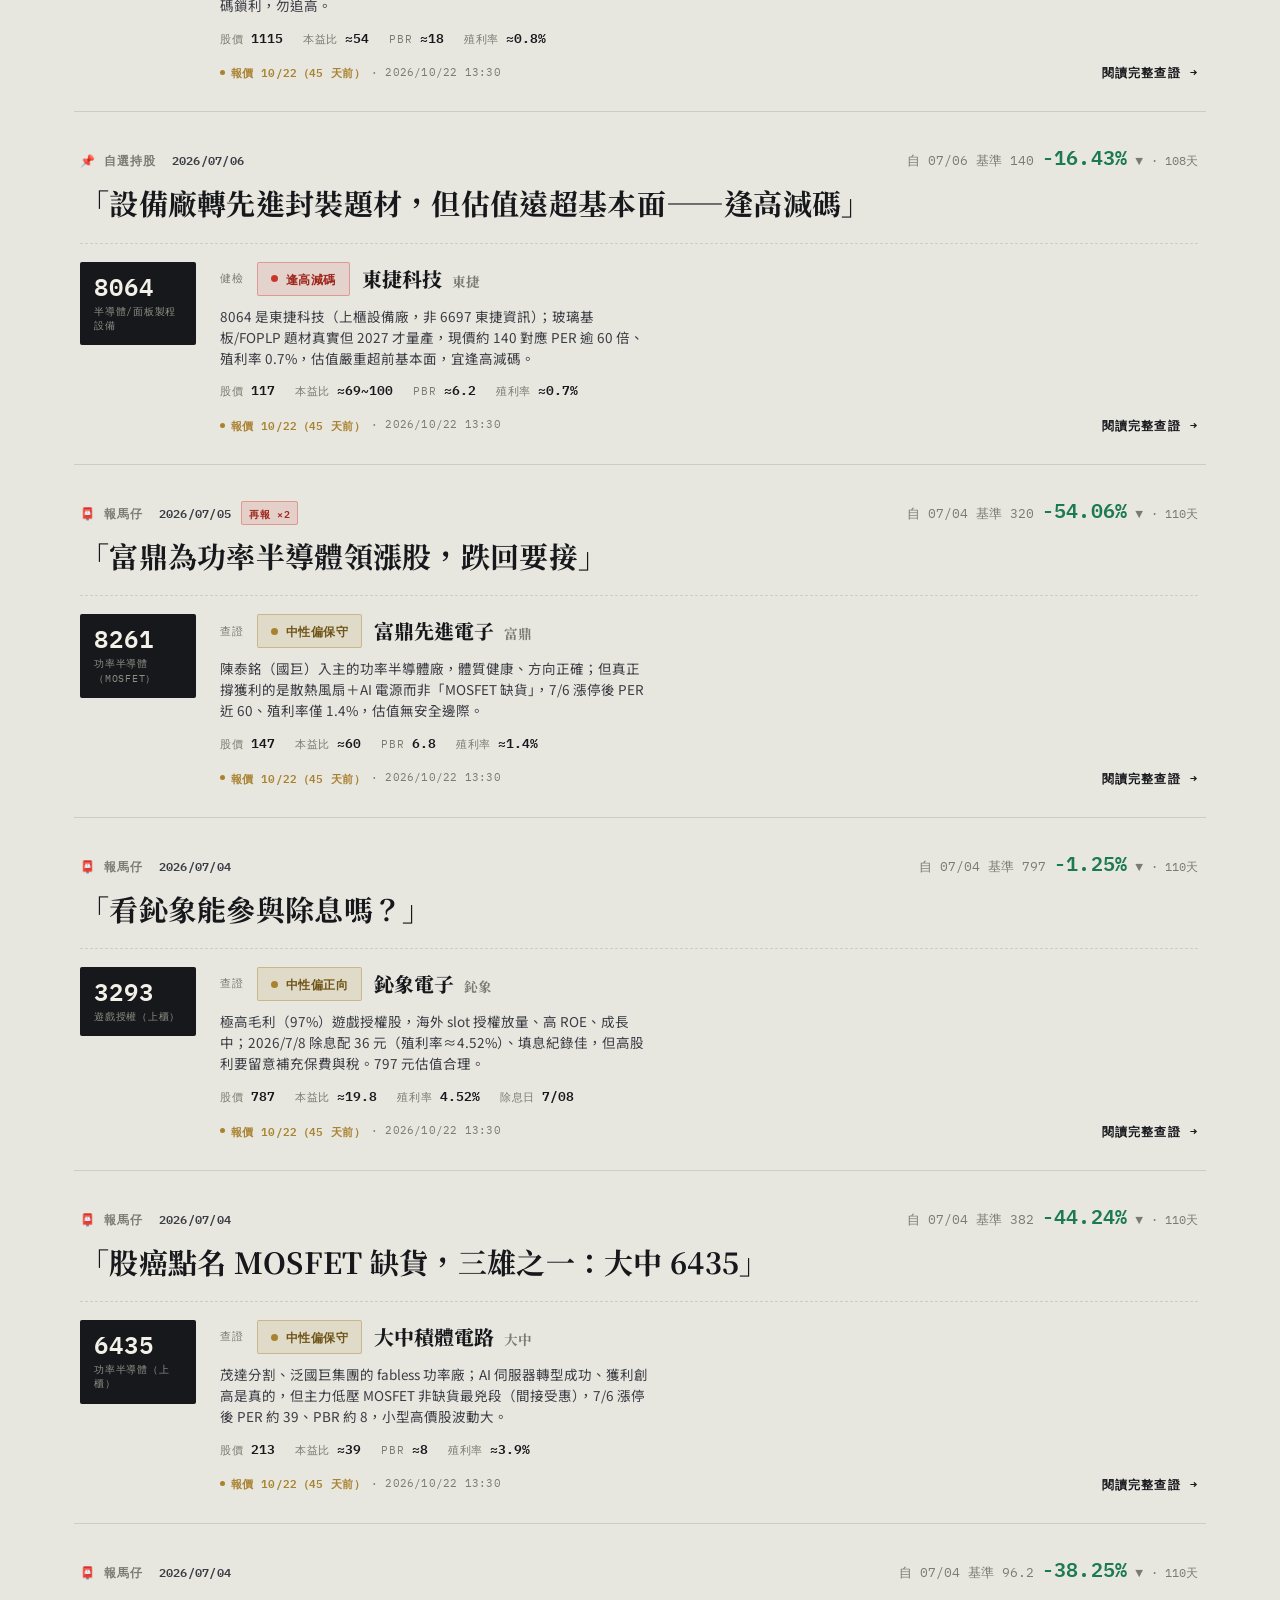
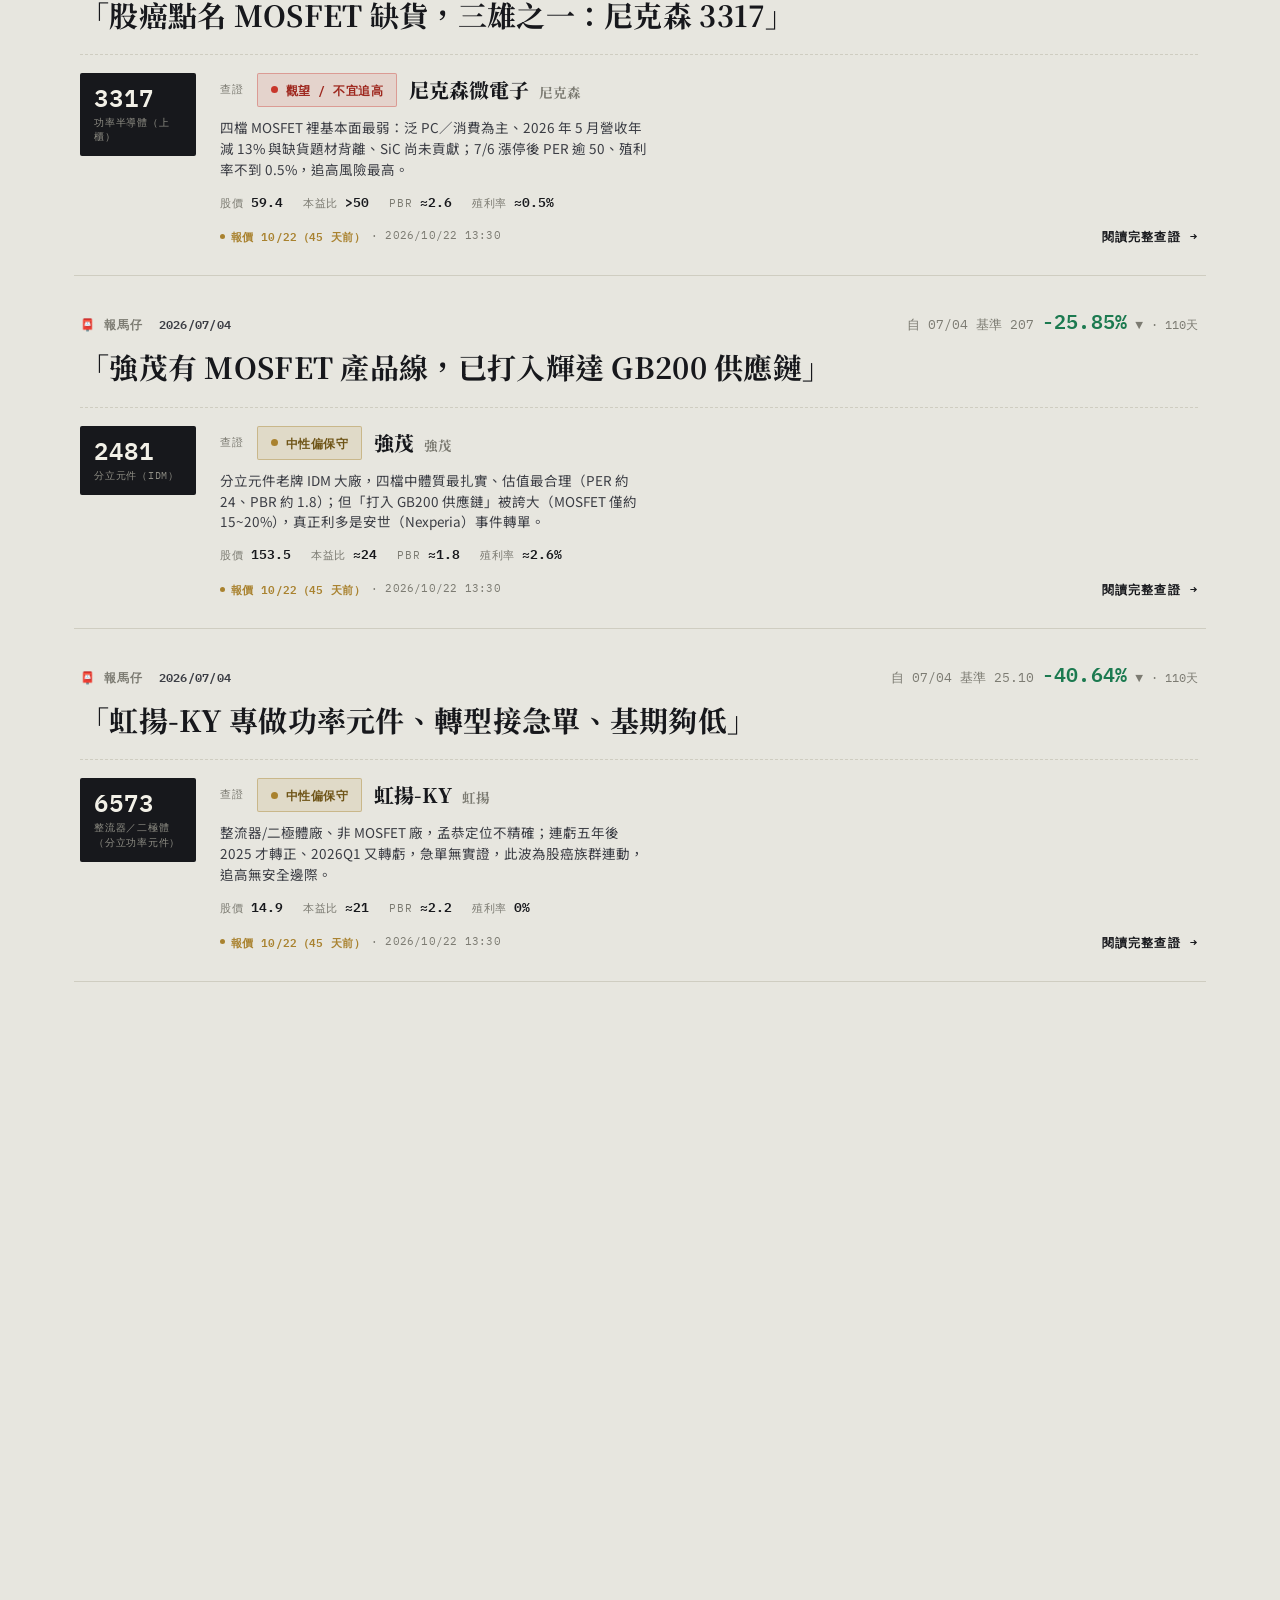
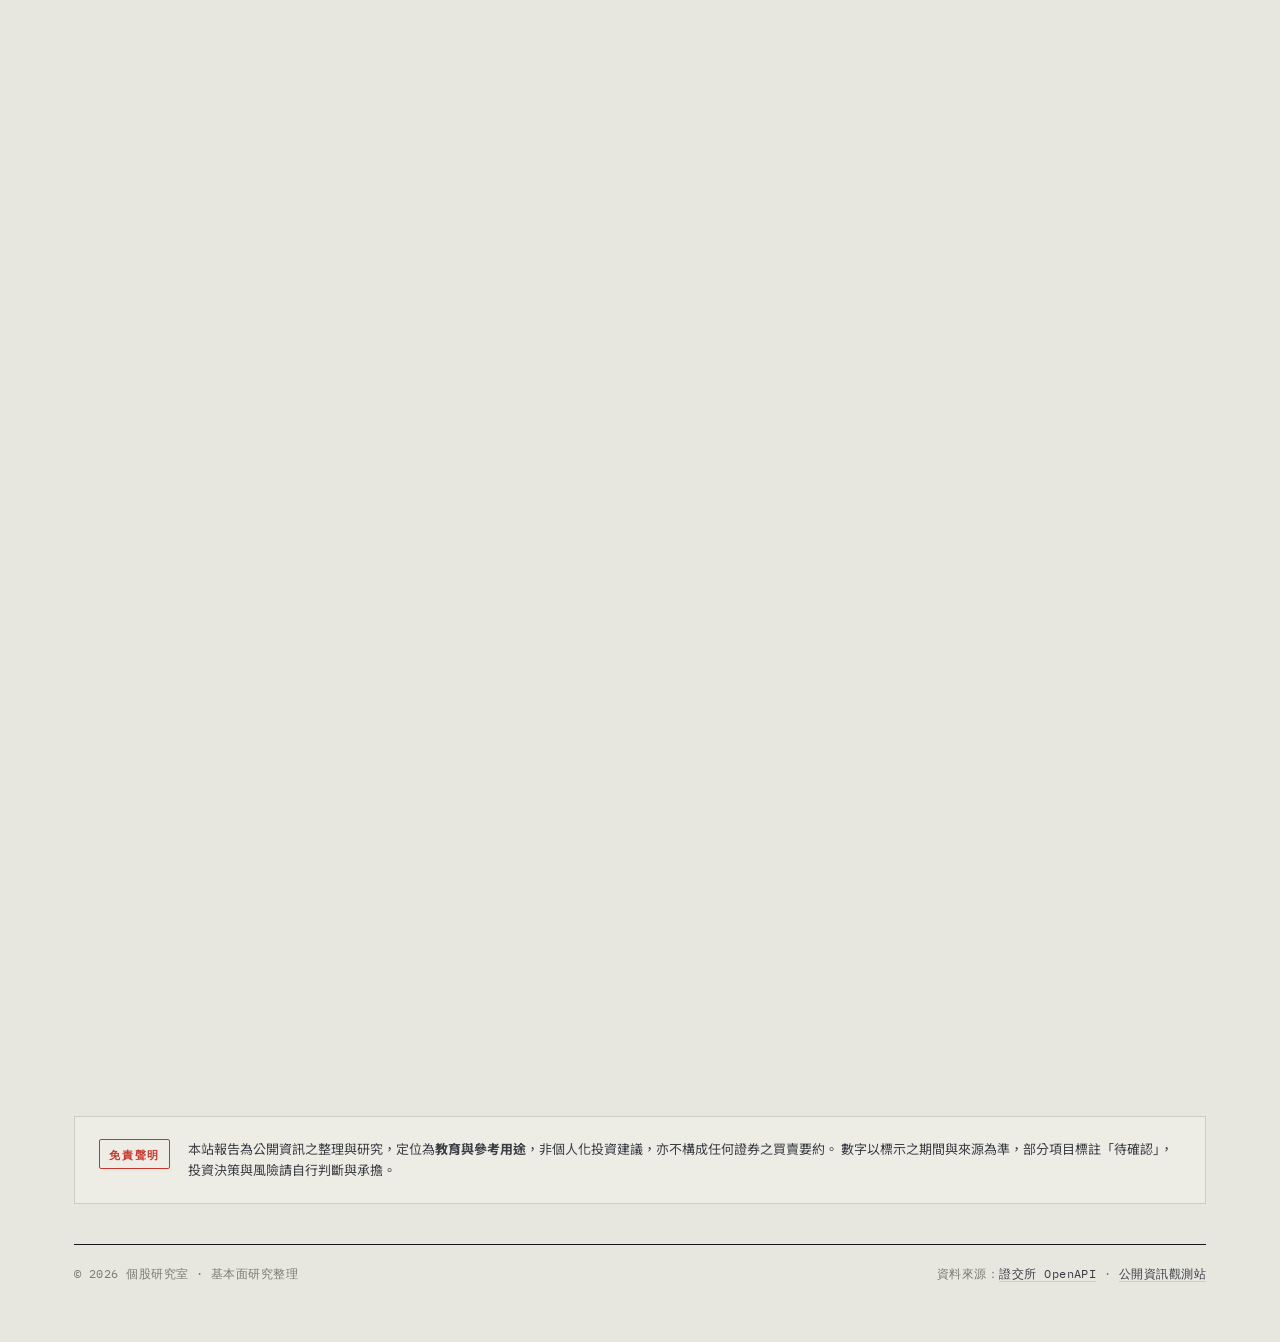
==== commit 38649730: "報馬頁加已分析檔數：標題列顯示『共 N 檔』 情報追蹤標題列右側顯示總數，搜尋過濾時變『符合數 / 總數 檔』， 讓使用者一眼知道分析了幾檔。手機：標題與檔數同行、搜尋框整行。" ====
--- a/docs/index.html
+++ b/docs/index.html
@@ -54,6 +54,7 @@
     <!-- research files -->
     <div class="slabel slabel--search">
       <span class="slabel__t">情報追蹤 &nbsp;·&nbsp; <b>TIP TRACKER</b></span>
+      <span class="slabel__count mono" id="file-count"></span>
       <span class="slabel__rule" aria-hidden="true"></span>
       <input type="search" id="file-search" class="file-search" placeholder="搜尋代號／名稱…" autocomplete="off" aria-label="搜尋已分析個股">
     </div>
--- a/docs/assets/style.css
+++ b/docs/assets/style.css
@@ -157,6 +157,11 @@
 .slabel--search::after { display: none; }
 .slabel__t { flex: 0 0 auto; }
 .slabel__rule { height: 1px; flex: 1; background: var(--line); }
+.slabel__count {
+  flex: 0 0 auto; font-size: 11px; font-weight: 600;
+  letter-spacing: .06em; text-transform: none; white-space: nowrap;
+  color: var(--muted);
+}
 .file-search {
   flex: 0 0 auto; width: 210px; max-width: 46vw;
   font-family: var(--mono); font-size: 12px; letter-spacing: .04em;
@@ -176,10 +181,9 @@
 .file-empty a:hover { opacity: .7; }
 
 @media (max-width: 620px) {
-  .slabel--search { flex-wrap: wrap; gap: 10px 0; }
-  .slabel__t { flex: 1 1 100%; }
+  .slabel--search { flex-wrap: wrap; gap: 10px 8px; }
   .slabel__rule { display: none; }
-  .file-search { flex: 1 1 100%; width: 100%; max-width: none; }
+  .file-search { flex: 1 1 100%; width: 100%; max-width: none; margin-top: 2px; }
 }
 
 /* =========================================================
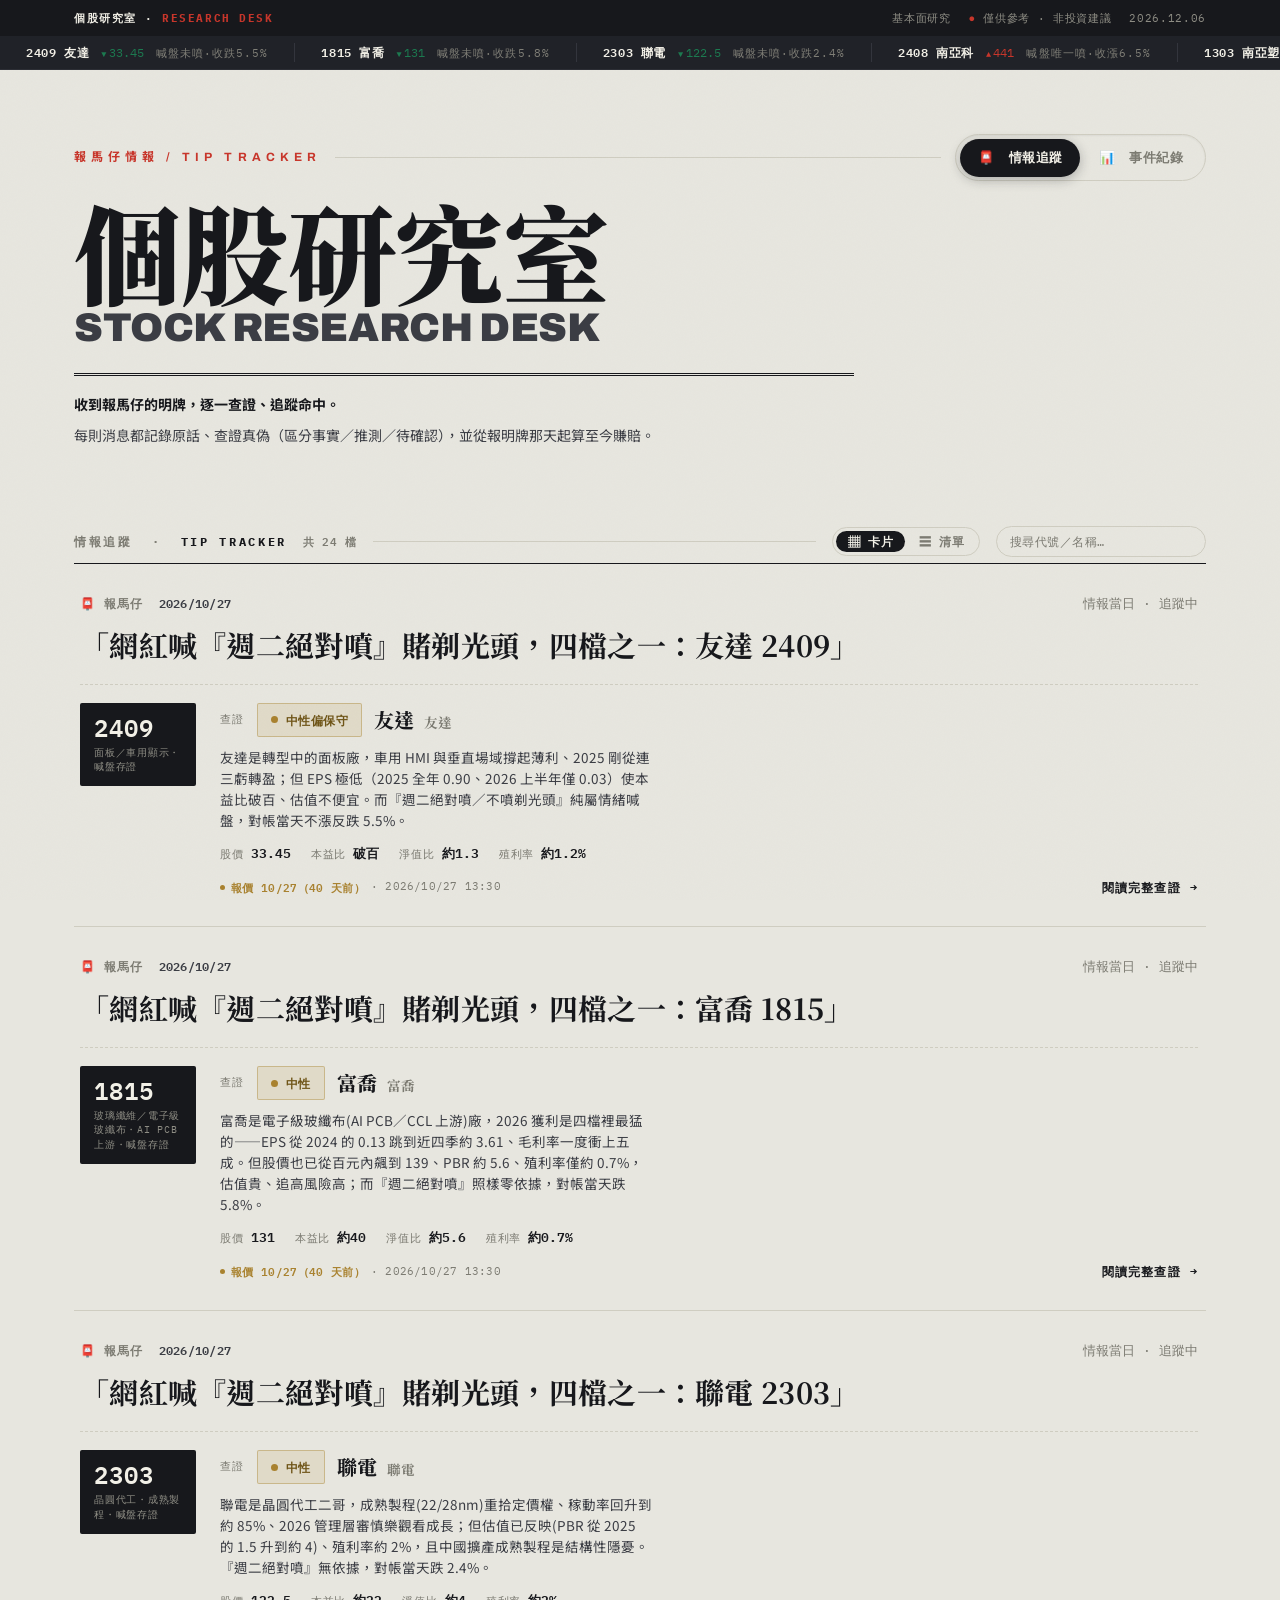
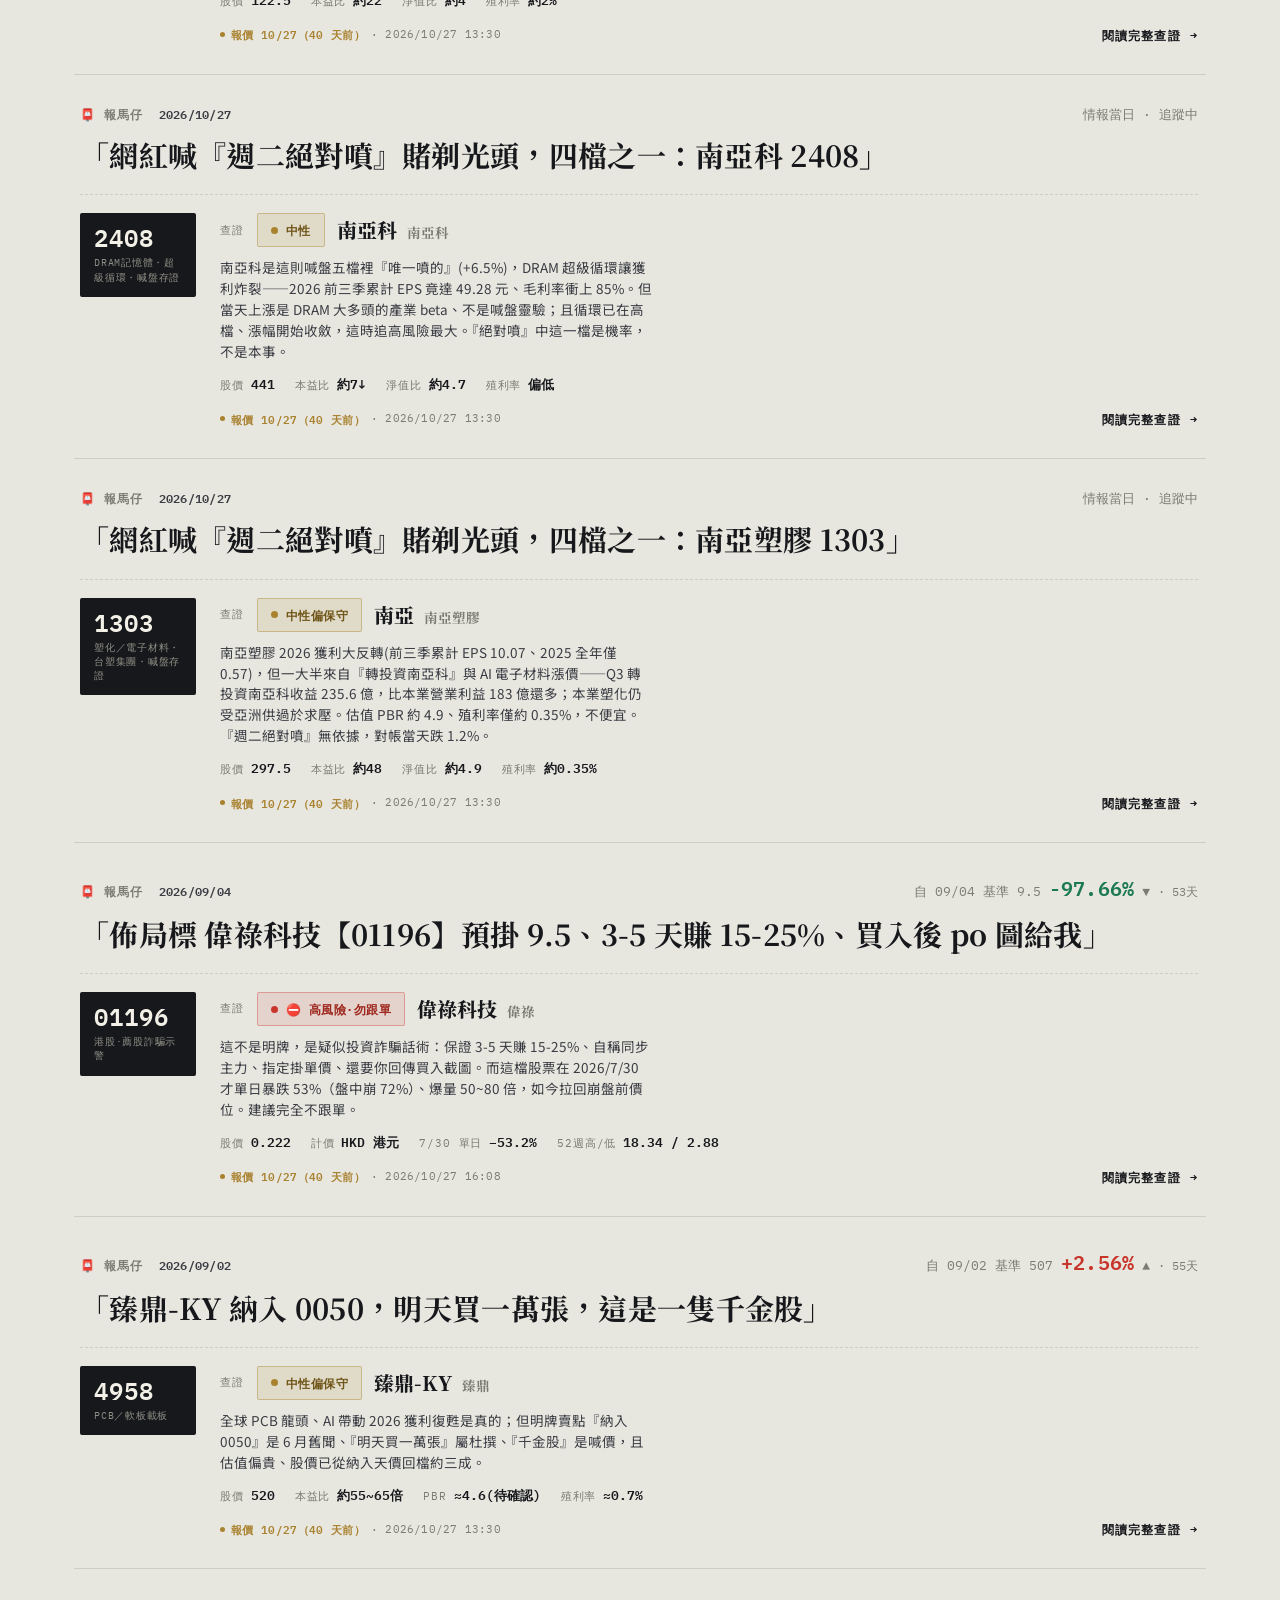
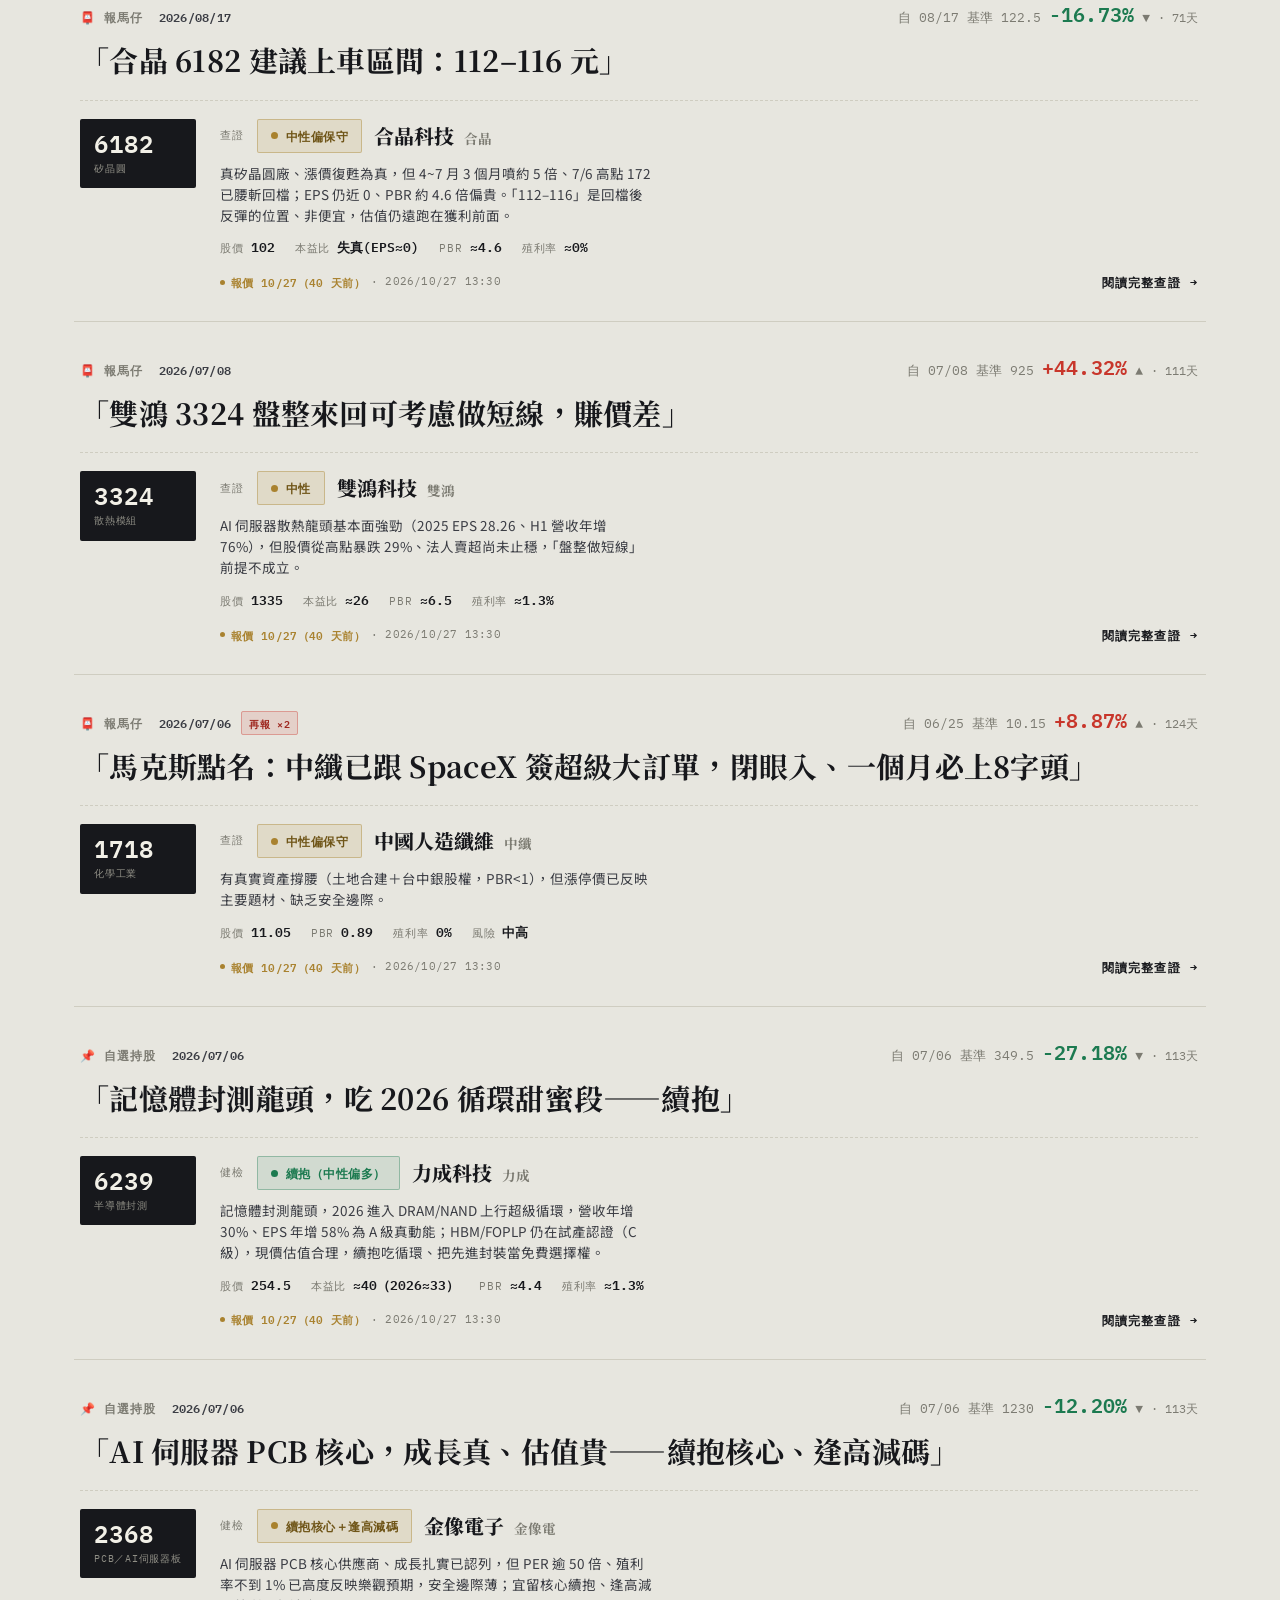
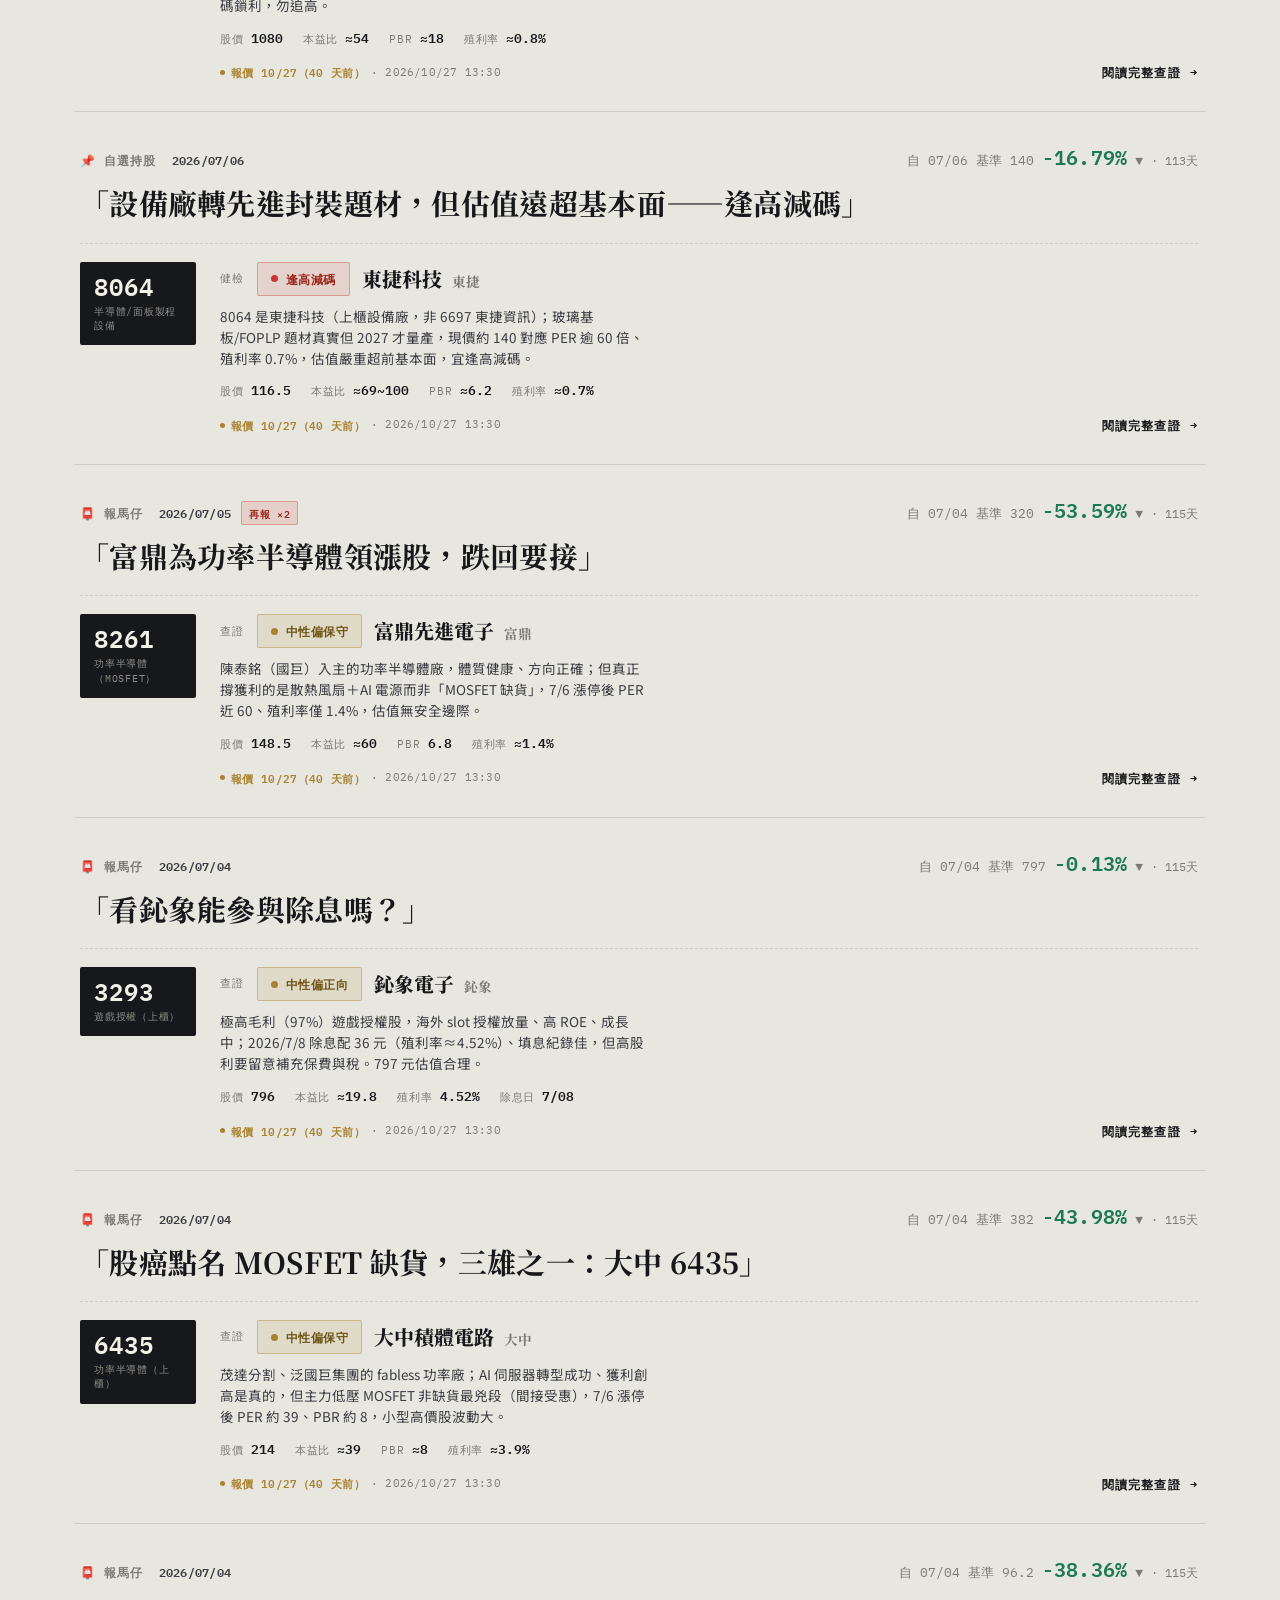
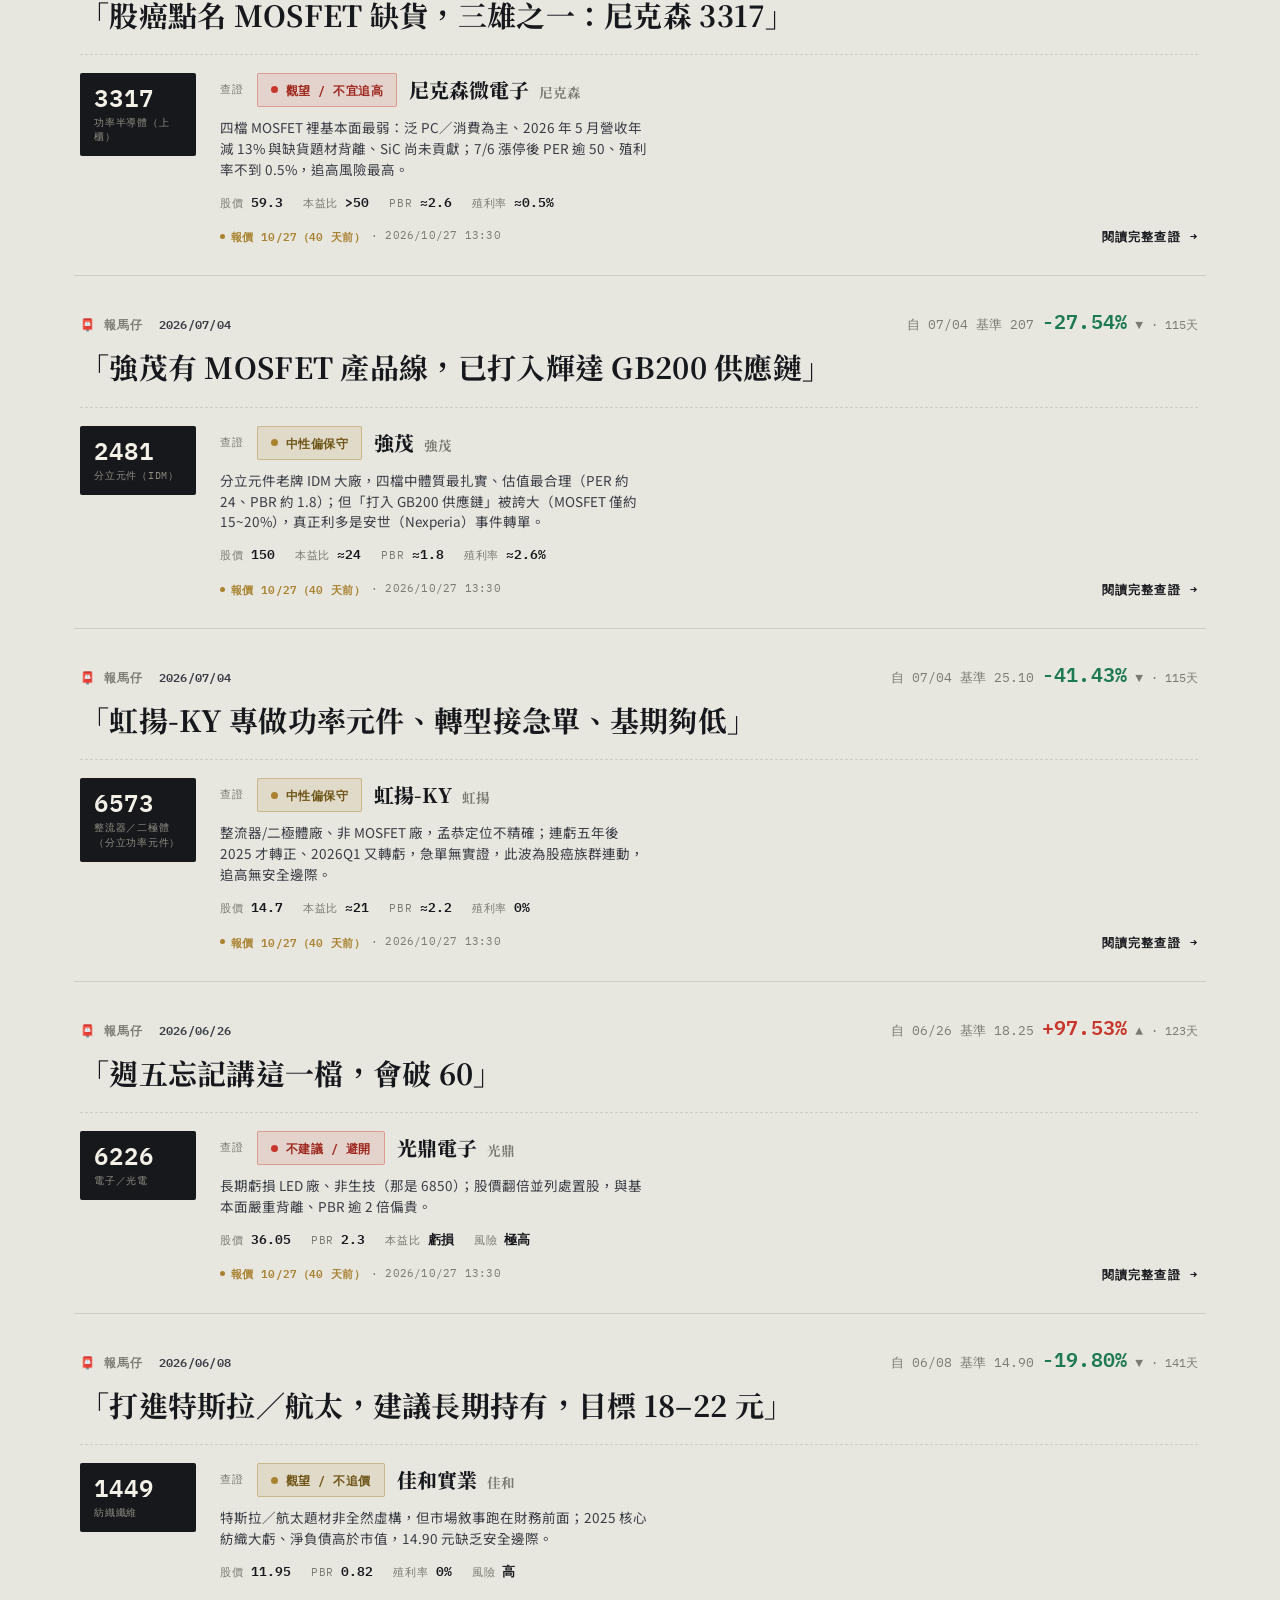
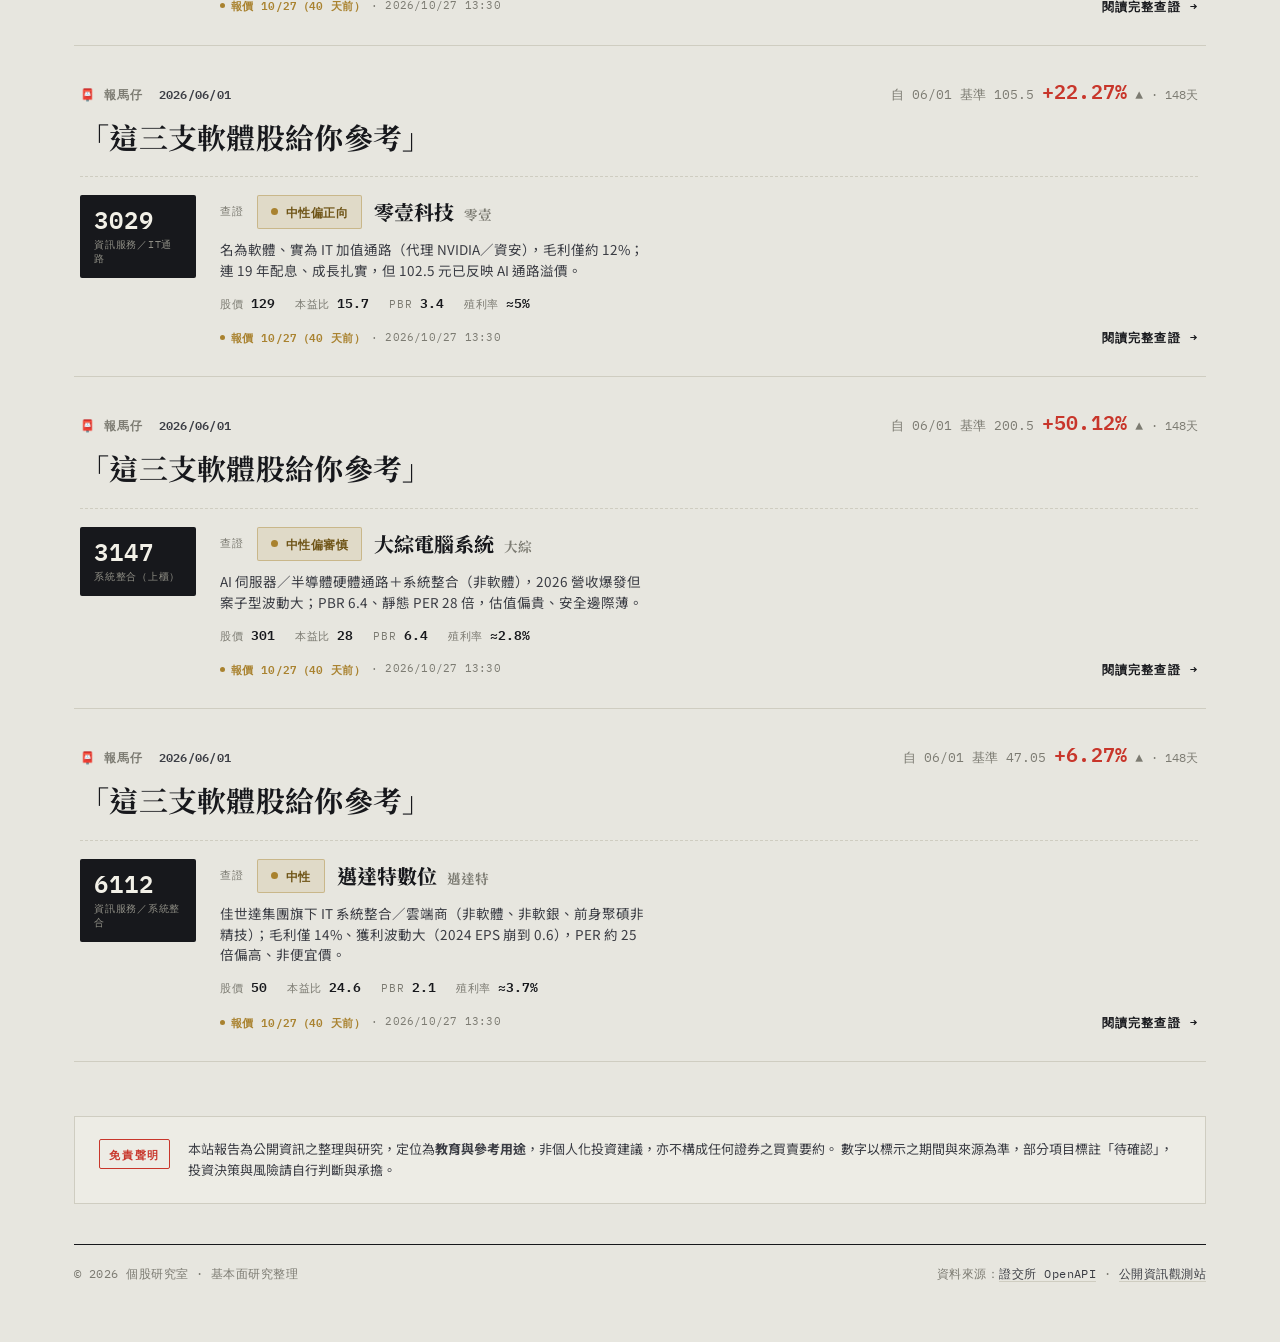
==== commit 5a684fe1: "報馬仔：新增卡片／清單檢視切換，可一行一檔快速掃完整研究清單" ====
--- a/docs/index.html
+++ b/docs/index.html
@@ -56,11 +56,18 @@
       <span class="slabel__t">情報追蹤 &nbsp;·&nbsp; <b>TIP TRACKER</b></span>
       <span class="slabel__count mono" id="file-count"></span>
       <span class="slabel__rule" aria-hidden="true"></span>
+      <div class="viewmode" id="view-mode" role="group" aria-label="檢視方式">
+        <button type="button" class="viewmode__btn is-active" data-mode="card" aria-pressed="true">▦&nbsp;卡片</button>
+        <button type="button" class="viewmode__btn" data-mode="list" aria-pressed="false">☰&nbsp;清單</button>
+      </div>
       <input type="search" id="file-search" class="file-search" placeholder="搜尋代號／名稱…" autocomplete="off" aria-label="搜尋已分析個股">
     </div>
     <p id="file-empty" class="file-empty" hidden></p>
     <section class="files" id="files">
       <!-- populated by app.js -->
+    </section>
+    <section class="filelist" id="files-list" hidden>
+      <!-- populated by app.js (清單檢視) -->
     </section>
 
     <!-- disclaimer -->
--- a/docs/assets/style.css
+++ b/docs/assets/style.css
@@ -180,10 +180,67 @@
 .file-empty a { color: var(--ink); text-decoration: underline; text-underline-offset: 3px; }
 .file-empty a:hover { opacity: .7; }
 
+/* 卡片／清單 檢視切換 */
+.viewmode {
+  flex: 0 0 auto; display: inline-flex; align-items: center; gap: 2px;
+  padding: 3px; border: 1px solid var(--line); border-radius: 999px;
+  background: var(--plate-soft, transparent);
+}
+.viewmode__btn {
+  font-family: var(--mono); font-size: 11.5px; font-weight: 600; letter-spacing: .04em;
+  color: var(--muted); background: transparent; border: 0; cursor: pointer;
+  padding: 5px 12px; border-radius: 999px; line-height: 1;
+  transition: color .2s var(--ease), background .2s var(--ease);
+}
+.viewmode__btn:hover { color: var(--ink-soft); }
+.viewmode__btn.is-active { color: #F2F0E7; background: var(--ink); }
+
+/* 清單檢視：一行一檔的密集索引 */
+.filelist { border-top: 1px solid var(--ink); }
+.flrow {
+  display: grid; align-items: center;
+  grid-template-columns: 58px minmax(0, 1fr) auto 52px 92px;
+  gap: 0 14px; padding: 13px 8px 13px 6px;
+  border-bottom: 1px solid var(--line);
+  text-decoration: none; color: var(--ink);
+  transition: background .25s var(--ease), padding-left .25s var(--ease);
+}
+a.flrow:hover { background: var(--plate-soft, rgba(0,0,0,.025)); padding-left: 12px; }
+.flrow--head {
+  padding-top: 10px; padding-bottom: 10px;
+  font-family: var(--mono); font-size: 10.5px; font-weight: 600;
+  letter-spacing: .1em; text-transform: uppercase; color: var(--muted);
+  border-bottom-color: var(--line);
+}
+.fl-tk { font-size: 13px; font-weight: 600; color: var(--ink); white-space: nowrap; }
+.fl-name {
+  min-width: 0; font-size: 14px; color: var(--ink);
+  overflow: hidden; text-overflow: ellipsis; white-space: nowrap;
+}
+.fl-short { font-family: var(--mono); font-size: 11px; color: var(--muted); }
+.fl-badge {
+  display: inline-block; font-family: var(--mono); font-size: 9.5px; font-weight: 600;
+  letter-spacing: .04em; color: var(--muted); border: 1px solid var(--line);
+  border-radius: 4px; padding: 1px 5px; vertical-align: 1px; margin-left: 2px;
+}
+.flrow .verdict { font-size: 10.5px; padding: 3px 9px; gap: 6px; }
+.flrow .verdict::before { width: 6px; height: 6px; }
+.fl-date { font-size: 12px; color: var(--ink-soft); white-space: nowrap; }
+.fl-perf { font-size: 12.5px; font-weight: 600; text-align: right; white-space: nowrap; }
+.fl-up   { color: var(--rise-deep); }
+.fl-down { color: var(--fall); }
+.fl-flat { color: var(--muted); font-weight: 500; }
+
 @media (max-width: 620px) {
   .slabel--search { flex-wrap: wrap; gap: 10px 8px; }
   .slabel__rule { display: none; }
+  .viewmode { order: 3; }
   .file-search { flex: 1 1 100%; width: 100%; max-width: none; margin-top: 2px; }
+  /* 清單：窄螢幕收掉表頭與「報明牌」欄，名稱仍可截斷 */
+  .flrow { grid-template-columns: 50px minmax(0, 1fr) auto 78px; gap: 0 10px; }
+  .flrow--head { display: none; }
+  .fl-date { display: none; }
+  .fl-name { font-size: 13px; }
 }
 
 /* =========================================================
